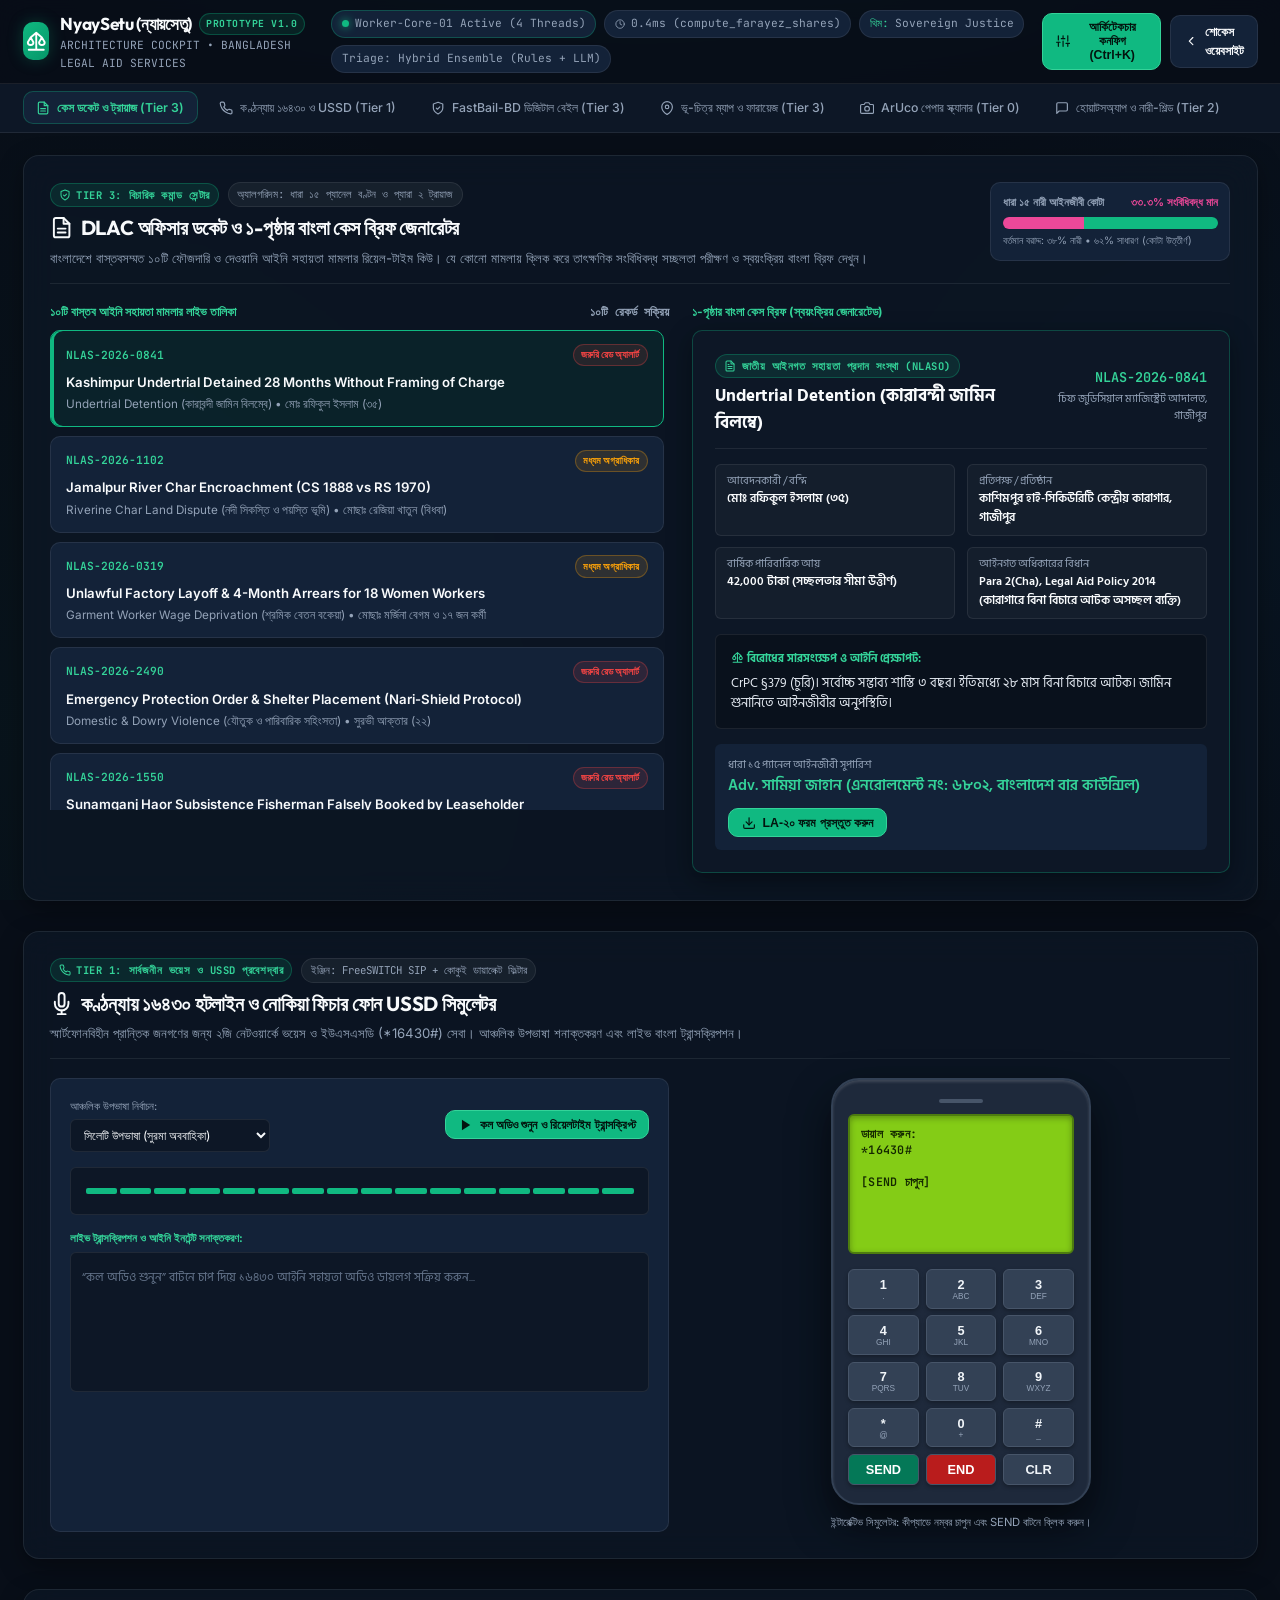
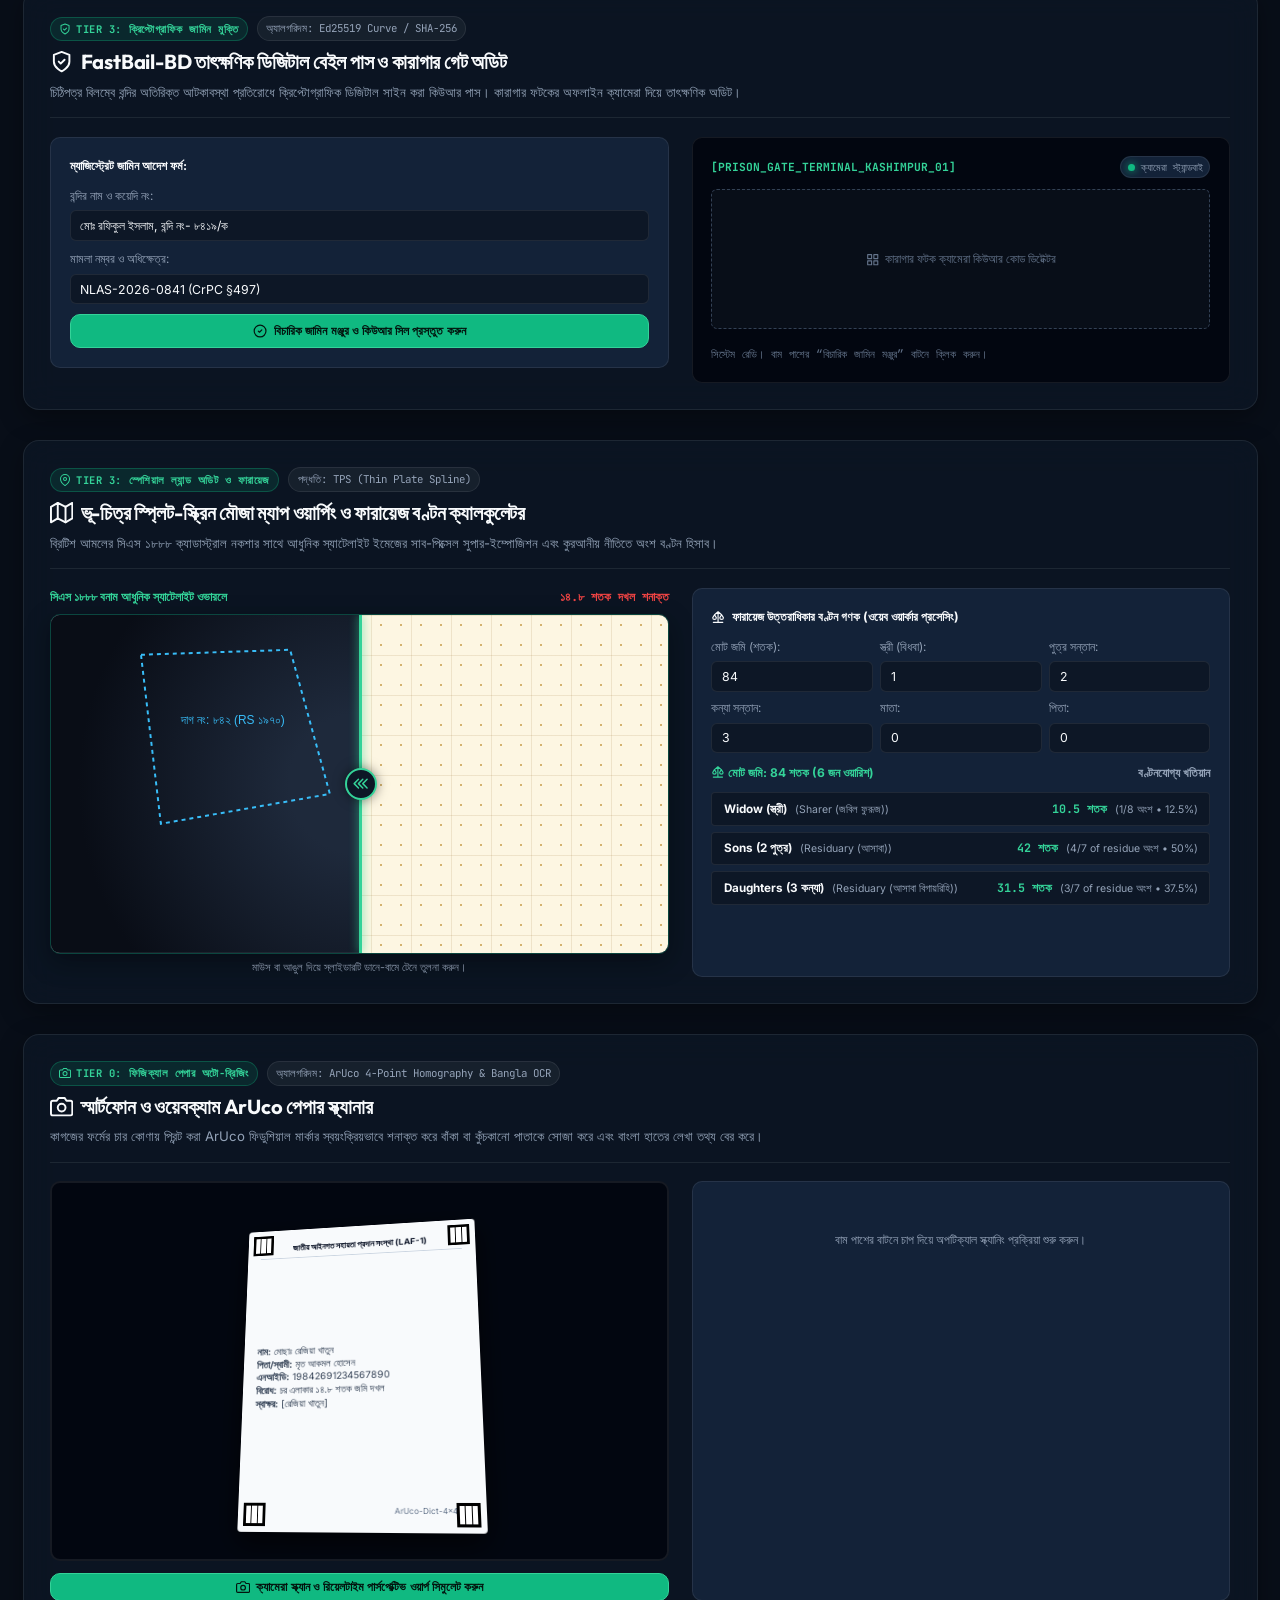
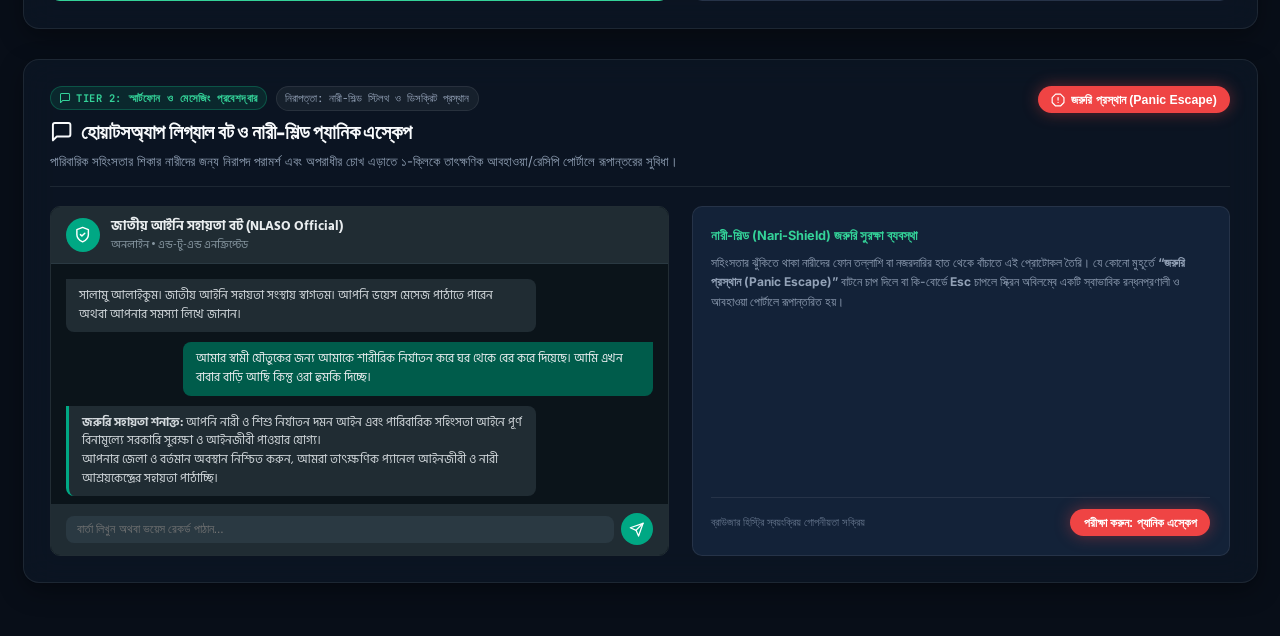
==== demo-prototype/index.html @ 09c50071 "feat(prototype): build NyaySetu interactive demo prototype with zero emojis, web worker, and archite" ====
<!DOCTYPE html>
<html lang="bn">
<head>
  <meta charset="UTF-8">
  <meta name="viewport" content="width=device-width, initial-scale=1.0">
  <title>NyaySetu (ন্যায়সেতু) - Interactive Demo Prototype & Architecture Control Center</title>
  <meta name="description" content="Official Interactive Demo Prototype of NyaySetu: Configurable legal aid intake, voice AI, USSD phone, FastBail cryptography, and Bhoo-Chitra map warping.">
  <link rel="stylesheet" href="styles.css">
</head>
<body class="theme-sovereign">

  <!-- Top Telemetry & Global Control Header -->
  <header class="telemetry-header">
    <div class="header-branding">
      <div class="brand-badge">
        <svg class="svg-icon svg-icon-lg svg-icon-stroke" viewBox="0 0 24 24">
          <path d="M12 3v18M6 8l6-5 6 5M3 13l3-5 3 5a3 3 0 0 1-6 0zM15 13l3-5 3 5a3 3 0 0 1-6 0zM4 21h16"/>
        </svg>
      </div>
      <div class="brand-title">
        <span class="brand-name">
          NyaySetu (ন্যায়সেতু)
          <span class="tier-badge" style="font-size:0.65rem; padding:0.15rem 0.45rem;">PROTOTYPE v1.0</span>
        </span>
        <span class="brand-tagline">ARCHITECTURE COCKPIT • BANGLADESH LEGAL AID SERVICES</span>
      </div>
    </div>

    <!-- Live Telemetry Stats -->
    <div class="telemetry-pills">
      <div class="telemetry-pill" id="worker-telemetry-pill">
        <span class="indicator-dot"></span> Worker-Core-01 Active
      </div>
      <div class="telemetry-pill">
        <svg class="svg-icon svg-icon-stroke" viewBox="0 0 24 24" style="width:0.9em;height:0.9em;"><circle cx="12" cy="12" r="10"/><path d="M12 6v6l4 2"/></svg>
        <span id="last-compute-ms">0.42ms (Worker Idle)</span>
      </div>
      <div class="telemetry-pill">
        <span style="color:var(--accent-light);">থিম:</span>
        <span id="telemetry-theme-label">Sovereign Justice</span>
      </div>
      <div class="telemetry-pill" id="active-triage-method-badge">
        Triage: Hybrid Ensemble
      </div>
    </div>

    <!-- Header Actions -->
    <div class="telemetry-actions">
      <button class="btn-telemetry btn-telemetry-primary" onclick="toggleAdminDrawer(true)" title="Configure Engine Architecture (Ctrl + K)">
        <svg class="svg-icon svg-icon-stroke" viewBox="0 0 24 24"><line x1="4" y1="21" x2="4" y2="14"/><line x1="4" y1="10" x2="4" y2="3"/><line x1="12" y1="21" x2="12" y2="12"/><line x1="12" y1="8" x2="12" y2="3"/><line x1="20" y1="21" x2="20" y2="16"/><line x1="20" y1="12" x2="20" y2="3"/><line x1="1" y1="14" x2="7" y2="14"/><line x1="9" y1="8" x2="15" y2="8"/><line x1="17" y1="16" x2="23" y2="16"/></svg>
        আর্কিটেকচার কনফিগ (Ctrl+K)
      </button>
      <a href="../index.html" class="btn-telemetry" title="Return to Master Showcase Site">
        <svg class="svg-icon svg-icon-stroke" viewBox="0 0 24 24"><path d="m15 18-6-6 6-6"/></svg>
        শোকেস ওয়েবসাইট
      </a>
    </div>
  </header>

  <!-- Module Quick-Nav Anchor Bar -->
  <nav class="module-nav-bar">
    <a href="#mod-triage" class="nav-tab-btn active">
      <svg class="svg-icon svg-icon-stroke" viewBox="0 0 24 24"><path d="M14 2H6a2 2 0 0 0-2 2v16a2 2 0 0 0 2 2h12a2 2 0 0 0 2-2V8z"/><polyline points="14 2 14 8 20 8"/><line x1="16" y1="13" x2="8" y2="13"/><line x1="16" y1="17" x2="8" y2="17"/></svg>
      কেস ডকেট ও ট্রায়াজ (Tier 3)
    </a>
    <a href="#mod-voice-ussd" class="nav-tab-btn">
      <svg class="svg-icon svg-icon-stroke" viewBox="0 0 24 24"><path d="M22 16.92v3a2 2 0 0 1-2.18 2 19.79 19.79 0 0 1-8.63-3.07 19.5 19.5 0 0 1-6-6 19.79 19.79 0 0 1-3.07-8.67A2 2 0 0 1 4.11 2h3a2 2 0 0 1 2 1.72 12.84 12.84 0 0 0 .7 2.81 2 2 0 0 1-.45 2.11L8.09 9.91a16 16 0 0 0 6 6l1.27-1.27a2 2 0 0 1 2.11-.45 12.84 12.84 0 0 0 2.81.7A2 2 0 0 1 22 16.92z"/></svg>
      কণ্ঠন্যায় ১৬৪৩০ ও USSD (Tier 1)
    </a>
    <a href="#mod-fastbail" class="nav-tab-btn">
      <svg class="svg-icon svg-icon-stroke" viewBox="0 0 24 24"><path d="M12 22s8-4 8-10V5l-8-3-8 3v7c0 6 8 10 8 10z"/><path d="m9 12 2 2 4-4"/></svg>
      FastBail-BD ডিজিটাল বেইল (Tier 3)
    </a>
    <a href="#mod-bhoochitra" class="nav-tab-btn">
      <svg class="svg-icon svg-icon-stroke" viewBox="0 0 24 24"><path d="M21 10c0 7-9 13-9 13s-9-6-9-13a9 9 0 0 1 18 0z"/><circle cx="12" cy="10" r="3"/></svg>
      ভূ-চিত্র ম্যাপ ও ফারায়েজ (Tier 3)
    </a>
    <a href="#mod-aruco" class="nav-tab-btn">
      <svg class="svg-icon svg-icon-stroke" viewBox="0 0 24 24"><path d="M23 19a2 2 0 0 1-2 2H3a2 2 0 0 1-2-2V8a2 2 0 0 1 2-2h4l2-3h6l2 3h4a2 2 0 0 1 2 2z"/><circle cx="12" cy="13" r="4"/></svg>
      ArUco পেপার স্ক্যানার (Tier 0)
    </a>
    <a href="#mod-whatsapp" class="nav-tab-btn">
      <svg class="svg-icon svg-icon-stroke" viewBox="0 0 24 24"><path d="M21 15a2 2 0 0 1-2 2H7l-4 4V5a2 2 0 0 1 2-2h14a2 2 0 0 1 2 2z"/></svg>
      হোয়াটসঅ্যাপ ও নারী-শিল্ড (Tier 2)
    </a>
  </nav>

  <!-- Architecture Admin Hub Drawer (Overlay Modal) -->
  <div class="admin-drawer-overlay" id="admin-drawer-overlay" onclick="if(event.target===this)toggleAdminDrawer(false)">
    <div class="admin-drawer-card">
      <div class="drawer-header">
        <div class="drawer-title">
          <svg class="svg-icon svg-icon-lg svg-icon-stroke" viewBox="0 0 24 24"><line x1="4" y1="21" x2="4" y2="14"/><line x1="4" y1="10" x2="4" y2="3"/><line x1="12" y1="21" x2="12" y2="12"/><line x1="12" y1="8" x2="12" y2="3"/><line x1="20" y1="21" x2="20" y2="16"/><line x1="20" y1="12" x2="20" y2="3"/><line x1="1" y1="14" x2="7" y2="14"/><line x1="9" y1="8" x2="15" y2="8"/><line x1="17" y1="16" x2="23" y2="16"/></svg>
          আর্কিটেকচার ও ইঞ্জিন কনফিগুরেশন ডেসবোর্ড
        </div>
        <button class="drawer-close" onclick="toggleAdminDrawer(false)" title="Close (Esc)">
          <svg class="svg-icon svg-icon-stroke" viewBox="0 0 24 24"><line x1="18" y1="6" x2="6" y2="18"/><line x1="6" y1="6" x2="18" y2="18"/></svg>
        </button>
      </div>

      <div class="drawer-grid">
        <!-- AI Triage Method -->
        <div class="config-section">
          <div class="config-title">
            <svg class="svg-icon svg-icon-stroke" viewBox="0 0 24 24"><circle cx="12" cy="12" r="3"/><path d="M19.4 15a1.65 1.65 0 0 0 .33 1.82l.06.06a2 2 0 0 1 0 2.83 2 2 0 0 1-2.83 0l-.06-.06a1.65 1.65 0 0 0-1.82-.33 1.65 1.65 0 0 0-1 1.51V21a2 2 0 0 1-2 2 2 2 0 0 1-2-2v-.09A1.65 1.65 0 0 0 9 19.4a1.65 1.65 0 0 0-1.82.33l-.06.06a2 2 0 0 1-2.83 0 2 2 0 0 1 0-2.83l.06-.06a1.65 1.65 0 0 0 .33-1.82 1.65 1.65 0 0 0-1.51-1H3a2 2 0 0 1-2-2 2 2 0 0 1 2-2h.09A1.65 1.65 0 0 0 4.6 9a1.65 1.65 0 0 0-.33-1.82l-.06-.06a2 2 0 0 1 0-2.83 2 2 0 0 1 2.83 0l.06.06a1.65 1.65 0 0 0 1.82.33H9a1.65 1.65 0 0 0 1-1.51V3a2 2 0 0 1 2-2 2 2 0 0 1 2 2v.09a1.65 1.65 0 0 0 1 1.51 1.65 1.65 0 0 0 1.82-.33l.06-.06a2 2 0 0 1 2.83 0 2 2 0 0 1 0 2.83l-.06.06a1.65 1.65 0 0 0-.33 1.82V9a1.65 1.65 0 0 0 1.51 1H21a2 2 0 0 1 2 2 2 2 0 0 1-2 2h-.09a1.65 1.65 0 0 0-1.51 1z"/></svg>
            আইনি ট্রায়াজ ইঞ্জিন
          </div>
          <div class="config-option">
            <label class="config-label" for="config-triage-method">শ্রেণিবিভাগ পদ্ধতি নির্বাচন:</label>
            <select id="config-triage-method" class="config-select">
              <option value="hybrid" selected>পদ্ধতি ক: হাইব্রিড এনসেম্বল (রুলস + LLM এক্সট্র্যাকশন)</option>
              <option value="statutory">পদ্ধতি খ: বিশুদ্ধ সংবিধিবদ্ধ (২০১৪ নীতিমালা প্যারা ২)</option>
              <option value="llm">পদ্ধতি গ: জেনারেটিভ লিগ্যাল LLM (Llama 3.3 70B)</option>
            </select>
          </div>
        </div>

        <!-- FastBail Cryptography -->
        <div class="config-section">
          <div class="config-title">
            <svg class="svg-icon svg-icon-stroke" viewBox="0 0 24 24"><rect x="3" y="11" width="18" height="11" rx="2" ry="2"/><path d="M7 11V7a5 5 0 0 1 10 0v4"/></svg>
            FastBail ক্রিপ্টোগ্রাফি
          </div>
          <div class="config-option">
            <label class="config-label" for="config-crypto-method">ডিজিটাল সিগনেচার অ্যালগরিদম:</label>
            <select id="config-crypto-method" class="config-select">
              <option value="ed25519" selected>পদ্ধতি ১: Ed25519 Curve (দ্রুততম, ৩৮৪-বাইট QR টোকেন)</option>
              <option value="rsa4096">পদ্ধতি ২: X.509 RSA-4096 / SHA-256 (হাইকোর্ট ট্র্যাডিশনাল)</option>
              <option value="p256">পদ্ধতি ৩: NIST P-256 ECDSA (জাতীয় ই-গভর্নেন্স স্ট্যান্ডার্ড)</option>
            </select>
          </div>
        </div>

        <!-- Bhoo-Chitra Map Warping -->
        <div class="config-section">
          <div class="config-title">
            <svg class="svg-icon svg-icon-stroke" viewBox="0 0 24 24"><polygon points="1 6 1 22 8 18 16 22 23 18 23 2 16 6 8 2 1 6"/><line x1="8" y1="2" x2="8" y2="18"/><line x1="16" y1="6" x2="16" y2="22"/></svg>
            ভূ-চিত্র ম্যাপ ওয়ার্পিং
          </div>
          <div class="config-option">
            <label class="config-label" for="config-map-method">স্পেশিয়াল ডিফরমেশন পদ্ধতি:</label>
            <select id="config-map-method" class="config-select">
              <option value="tps" selected>পদ্ধতি ১: Thin Plate Spline (TPS - কুঁচকানো কাগজের জন্য)</option>
              <option value="homography">পদ্ধতি ২: Projective Homography (৪-বিন্দু সমতলীয় রূপান্তর)</option>
              <option value="delaunay">পদ্ধতি ৩: Delaunay Triangulation (টুকরা অ্যাফাইন মেশ)</option>
            </select>
          </div>
        </div>

        <!-- Curated UI Theme -->
        <div class="config-section">
          <div class="config-title">
            <svg class="svg-icon svg-icon-stroke" viewBox="0 0 24 24"><circle cx="12" cy="12" r="5"/><path d="M12 1v2M12 21v2M4.22 4.22l1.42 1.42M18.36 18.36l1.42 1.42M1 12h2M21 12h2M4.22 19.78l1.42-1.42M18.36 5.64l1.42-1.42"/></svg>
            ইউজার ইন্টারফেস থিম
          </div>
          <div class="config-option">
            <label class="config-label" for="config-theme-select">প্যালেট নির্বাচন:</label>
            <select id="config-theme-select" class="config-select">
              <option value="theme-sovereign" selected>১. Sovereign Justice (পান্না সবুজ ও ডিপ নেভি - ডিফল্ট)</option>
              <option value="theme-slate">২. High Court Slate (আইস ব্লু ও টাইটানিয়াম স্লেট)</option>
              <option value="theme-midnight">৩. Midnight Judicial (লুমিনাস মিন্ট ও ডার্ক ওবিসিডিয়ান)</option>
              <option value="theme-amber">৪. Legal Aid Amber (আইভরি গোল্ড ও গাঢ় ব্রোঞ্জ)</option>
            </select>
          </div>
        </div>
      </div>
      <div style="margin-top:1.5rem; text-align:right;">
        <button class="btn-telemetry btn-telemetry-primary" onclick="toggleAdminDrawer(false)">
          পরিবর্তনগুলো সংরক্ষণ ও প্রয়োগ করুন
        </button>
      </div>
    </div>
  </div>

  <!-- Main Cockpit Container -->
  <main class="prototype-container">

    <!-- MODULE 1: TIER 3 - DLAC COMMAND CENTER & NYAY-TRIAGE DOCKET -->
    <section class="module-section" id="mod-triage">
      <div class="module-header">
        <div>
          <div class="module-meta">
            <span class="tier-badge">
              <svg class="svg-icon svg-icon-stroke" viewBox="0 0 24 24"><path d="M12 22s8-4 8-10V5l-8-3-8 3v7c0 6 8 10 8 10z"/><path d="m9 12 2 2 4-4"/></svg>
              TIER 3: বিচারিক কমান্ড সেন্টার
            </span>
            <span class="module-method-badge">অ্যালগরিদম: ধারা ১৫ প্যানেল বণ্টন ও প্যারা ২ ট্রায়াজ</span>
          </div>
          <h2 class="module-title">
            <svg class="svg-icon svg-icon-stroke" viewBox="0 0 24 24"><path d="M14 2H6a2 2 0 0 0-2 2v16a2 2 0 0 0 2 2h12a2 2 0 0 0 2-2V8z"/><polyline points="14 2 14 8 20 8"/><line x1="16" y1="13" x2="8" y2="13"/><line x1="16" y1="17" x2="8" y2="17"/></svg>
            DLAC অফিসার ডকেট ও ১-পৃষ্ঠার বাংলা কেস ব্রিফ জেনারেটর
          </h2>
          <p class="module-description">
            বাংলাদেশে বাস্তবসম্মত ১০টি ফৌজদারি ও দেওয়ানি আইনি সহায়তা মামলার রিয়েল-টাইম কিউ। যে কোনো মামলায় ক্লিক করে তাৎক্ষণিক সংবিধিবদ্ধ সচ্ছলতা পরীক্ষণ ও স্বয়ংক্রিয় বাংলা ব্রিফ দেখুন।
          </p>
        </div>
        <div style="min-width:240px; background:var(--bg-tertiary); padding:0.75rem; border-radius:var(--radius-md); border:1px solid var(--border-subtle);">
          <div style="display:flex; justify-content:space-between; font-size:0.72rem; color:var(--text-muted); font-weight:600;">
            <span>ধারা ১৫ নারী আইনজীবী কোটা</span>
            <span style="color:#ec4899; font-weight:700;">৩৩.৩% সংবিধিবদ্ধ মান</span>
          </div>
          <div class="quota-bar-wrapper">
            <div class="quota-fill-female" style="width: 38%;" title="নারী আইনজীবী বরাদ্দ: ৩৮%"></div>
            <div class="quota-fill-general" style="width: 62%;" title="সাধারণ প্যানেল আইনজীবী: ৬২%"></div>
          </div>
          <div style="font-size:0.68rem; color:var(--text-muted); margin-top:4px;">
            বর্তমান বরাদ্দ: ৩৮% নারী • ৬২% সাধারণ (কোটা উত্তীর্ণ)
          </div>
        </div>
      </div>

      <div class="cockpit-grid">
        <!-- Left: Case Queue List -->
        <div>
          <div style="font-size:0.8rem; font-weight:700; color:var(--accent-light); margin-bottom:0.6rem; display:flex; justify-content:space-between;">
            <span>১০টি বাস্তব আইনি সহায়তা মামলার লাইভ তালিকা</span>
            <span style="color:var(--text-muted); font-family:var(--font-mono);">১০টি রেকর্ড সক্রিয়</span>
          </div>
          <div class="case-queue-list" id="case-queue-container">
            <!-- Dynamically populated from BANGLADESH_CASES -->
          </div>
        </div>

        <!-- Right: 1-Page Bengali Brief Sheet -->
        <div>
          <div style="font-size:0.8rem; font-weight:700; color:var(--accent-light); margin-bottom:0.6rem;">
            ১-পৃষ্ঠার বাংলা কেস ব্রিফ (স্বয়ংক্রিয় জেনারেটেড)
          </div>
          <div class="bengali-brief-sheet" id="bengali-brief-container">
            <!-- Dynamically updated by selectCase() -->
          </div>
        </div>
      </div>
    </section>

    <!-- MODULE 2: TIER 1 - KANLHONYAY 16430 & RETRO USSD PHONE -->
    <section class="module-section" id="mod-voice-ussd">
      <div class="module-header">
        <div>
          <div class="module-meta">
            <span class="tier-badge">
              <svg class="svg-icon svg-icon-stroke" viewBox="0 0 24 24"><path d="M22 16.92v3a2 2 0 0 1-2.18 2 19.79 19.79 0 0 1-8.63-3.07 19.5 19.5 0 0 1-6-6 19.79 19.79 0 0 1-3.07-8.67A2 2 0 0 1 4.11 2h3a2 2 0 0 1 2 1.72 12.84 12.84 0 0 0 .7 2.81 2 2 0 0 1-.45 2.11L8.09 9.91a16 16 0 0 0 6 6l1.27-1.27a2 2 0 0 1 2.11-.45 12.84 12.84 0 0 0 2.81.7A2 2 0 0 1 22 16.92z"/></svg>
              TIER 1: সার্বজনীন ভয়েস ও USSD প্রবেশদ্বার
            </span>
            <span class="module-method-badge">ইঞ্জিন: FreeSWITCH SIP + কোকুই ডায়ালেক্ট ফিল্টার</span>
          </div>
          <h2 class="module-title">
            <svg class="svg-icon svg-icon-stroke" viewBox="0 0 24 24"><path d="M12 1a3 3 0 0 0-3 3v8a3 3 0 0 0 6 0V4a3 3 0 0 0-3-3z"/><path d="M19 10v2a7 7 0 0 1-14 0v-2"/><line x1="12" y1="19" x2="12" y2="23"/><line x1="8" y1="23" x2="16" y2="23"/></svg>
            কণ্ঠন্যায় ১৬৪৩০ হটলাইন ও নোকিয়া ফিচার ফোন USSD সিমুলেটর
          </h2>
          <p class="module-description">
            স্মার্টফোনবিহীন প্রান্তিক জনগণের জন্য ২জি নেটওয়ার্কে ভয়েস ও ইউএসএসডি (*16430#) সেবা। আঞ্চলিক উপভাষা শনাক্তকরণ এবং লাইভ বাংলা ট্রান্সক্রিপশন।
          </p>
        </div>
      </div>

      <div class="cockpit-grid">
        <!-- Voice AI Stream -->
        <div class="audio-stream-card">
          <div class="audio-controls">
            <div>
              <label style="font-size:0.75rem; color:var(--text-muted); display:block; margin-bottom:0.25rem;">আঞ্চলিক উপভাষা নির্বাচন:</label>
              <select id="voice-dialect-select" class="config-select" style="width:200px;">
                <option value="sylheti" selected>সিলেটি উপভাষা (সুরমা অববাহিকা)</option>
                <option value="chatgaya">চাটগাঁইয়া উপভাষা (উপকূলীয় অঞ্চল)</option>
                <option value="standard">প্রমিত বাংলা (ঢাকা/রাজশাহী)</option>
              </select>
            </div>
            <button class="btn-telemetry btn-telemetry-primary" id="voice-play-btn" onclick="toggleHotlineAudio()">
              <svg class="svg-icon" viewBox="0 0 24 24"><polygon points="5 3 19 12 5 21 5 3"/></svg>
              কল অডিও শুনুন ও রিয়েলটাইম ট্রান্সক্রিপ্ট
            </button>
          </div>

          <!-- Waveform Equalizer -->
          <div class="audio-bars-container" id="audio-visualizer-bars">
            <div class="audio-bar"></div>
            <div class="audio-bar"></div>
            <div class="audio-bar"></div>
            <div class="audio-bar"></div>
            <div class="audio-bar"></div>
            <div class="audio-bar"></div>
            <div class="audio-bar"></div>
            <div class="audio-bar"></div>
            <div class="audio-bar"></div>
            <div class="audio-bar"></div>
            <div class="audio-bar"></div>
            <div class="audio-bar"></div>
            <div class="audio-bar"></div>
            <div class="audio-bar"></div>
            <div class="audio-bar"></div>
            <div class="audio-bar"></div>
          </div>

          <!-- Live Transcript Stream -->
          <div style="margin-top:1rem;">
            <div style="font-size:0.75rem; font-weight:700; color:var(--accent-light); margin-bottom:0.35rem;">
              লাইভ ট্রান্সক্রিপশন ও আইনি ইনটেন্ট সনাক্তকরণ:
            </div>
            <div id="voice-transcript-stream" style="height:140px; background:var(--bg-secondary); border:1px solid var(--border-subtle); border-radius:var(--radius-sm); padding:0.75rem; overflow-y:auto; font-family:var(--font-bangla);">
              <span style="color:var(--text-dim); font-size:0.8rem;">“কল অডিও শুনুন” বাটনে চাপ দিয়ে ১৬৪৩০ আইনি সহায়তা অডিও ডায়লগ সক্রিয় করুন...</span>
            </div>
          </div>
        </div>

        <!-- Retro USSD Phone Simulator -->
        <div>
          <div class="ussd-phone-frame">
            <div class="phone-speaker"></div>
            <div class="phone-lcd" id="ussd-lcd-screen">
              ডায়াল করুন:<br/>
              *16430#<br/><br/>
              [SEND চাপুন]
            </div>
            <div class="phone-keypad">
              <button class="key-btn" onclick="pressUssdKey('1')">1 <span class="key-sub">.</span></button>
              <button class="key-btn" onclick="pressUssdKey('2')">2 <span class="key-sub">ABC</span></button>
              <button class="key-btn" onclick="pressUssdKey('3')">3 <span class="key-sub">DEF</span></button>
              <button class="key-btn" onclick="pressUssdKey('4')">4 <span class="key-sub">GHI</span></button>
              <button class="key-btn" onclick="pressUssdKey('5')">5 <span class="key-sub">JKL</span></button>
              <button class="key-btn" onclick="pressUssdKey('6')">6 <span class="key-sub">MNO</span></button>
              <button class="key-btn" onclick="pressUssdKey('7')">7 <span class="key-sub">PQRS</span></button>
              <button class="key-btn" onclick="pressUssdKey('8')">8 <span class="key-sub">TUV</span></button>
              <button class="key-btn" onclick="pressUssdKey('9')">9 <span class="key-sub">WXYZ</span></button>
              <button class="key-btn" onclick="pressUssdKey('*')">* <span class="key-sub">@</span></button>
              <button class="key-btn" onclick="pressUssdKey('0')">0 <span class="key-sub">+</span></button>
              <button class="key-btn" onclick="pressUssdKey('#')"># <span class="key-sub">_</span></button>
              <button class="key-btn" style="background:#047857; color:#fff;" onclick="pressUssdKey('CALL')">SEND</button>
              <button class="key-btn" style="background:#b91c1c; color:#fff;" onclick="pressUssdKey('CLEAR')">END</button>
              <button class="key-btn" onclick="pressUssdKey('CLEAR')">CLR</button>
            </div>
          </div>
          <div style="text-align:center; font-size:0.75rem; color:var(--text-muted); margin-top:0.6rem;">
            ইন্টারেক্টিভ সিমুলেটর: কীপ্যাডে নম্বর চাপুন এবং SEND বাটনে ক্লিক করুন।
          </div>
        </div>
      </div>
    </section>

    <!-- MODULE 3: TIER 3 - FASTBAIL-BD CRYPTOGRAPHIC RELEASE & PRISON GATE SCANNER -->
    <section class="module-section" id="mod-fastbail">
      <div class="module-header">
        <div>
          <div class="module-meta">
            <span class="tier-badge">
              <svg class="svg-icon svg-icon-stroke" viewBox="0 0 24 24"><path d="M12 22s8-4 8-10V5l-8-3-8 3v7c0 6 8 10 8 10z"/><path d="m9 12 2 2 4-4"/></svg>
              TIER 3: ক্রিপ্টোগ্রাফিক জামিন মুক্তি
            </span>
            <span class="module-method-badge" id="active-crypto-badge">অ্যালগরিদম: Ed25519 Curve / SHA-256</span>
          </div>
          <h2 class="module-title">
            <svg class="svg-icon svg-icon-stroke" viewBox="0 0 24 24"><path d="M12 22s8-4 8-10V5l-8-3-8 3v7c0 6 8 10 8 10z"/><path d="m9 12 2 2 4-4"/></svg>
            FastBail-BD তাৎক্ষণিক ডিজিটাল বেইল পাস ও কারাগার গেট অডিট
          </h2>
          <p class="module-description">
            চিঠিপত্র বিলম্বে বন্দির অতিরিক্ত আটকাবস্থা প্রতিরোধে ক্রিপ্টোগ্রাফিক ডিজিটাল সাইন করা কিউআর পাস। কারাগার ফটকের অফলাইন ক্যামেরা দিয়ে তাৎক্ষণিক অডিট।
          </p>
        </div>
      </div>

      <div class="cockpit-grid">
        <!-- Input & Grant Controls -->
        <div>
          <div style="background:var(--bg-tertiary); padding:1.25rem; border-radius:var(--radius-md); border:1px solid var(--border-subtle); margin-bottom:1rem;">
            <div style="font-size:0.82rem; font-weight:700; color:var(--text-main); margin-bottom:0.75rem;">
              ম্যাজিস্ট্রেট জামিন আদেশ ফর্ম:
            </div>
            <div style="margin-bottom:0.65rem;">
              <label class="config-label">বন্দির নাম ও কয়েদি নং:</label>
              <input type="text" id="fastbail-inmate-id" class="config-select" value="মোঃ রফিকুল ইসলাম, বন্দি নং- ৮৪১৯/ক">
            </div>
            <div style="margin-bottom:0.65rem;">
              <label class="config-label">মামলা নম্বর ও অধিক্ষেত্র:</label>
              <input type="text" id="fastbail-case-no" class="config-select" value="NLAS-2026-0841 (CJM Gazipur, CrPC §497)">
            </div>
            <button class="btn-telemetry btn-telemetry-primary" style="width:100%; justify-content:center; padding:0.6rem;" onclick="issueFastBailOrder()">
              <svg class="svg-icon svg-icon-stroke" viewBox="0 0 24 24"><path d="m9 12 2 2 4-4"/><circle cx="12" cy="12" r="10"/></svg>
              বিচারিক জামিন মঞ্জুর ও কিউআর সিল প্রস্তুত করুন
            </button>
          </div>

          <div id="fastbail-seal-output">
            <!-- Populated on bail grant -->
          </div>
        </div>

        <!-- Simulated Prison Gate Verification Scanner -->
        <div>
          <div style="background:#020610; border:1px solid var(--border-subtle); border-radius:var(--radius-md); padding:1.25rem; height:100%; display:flex; flex-direction:column; justify-content:space-between;">
            <div>
              <div style="display:flex; justify-content:space-between; align-items:center; margin-bottom:0.75rem;">
                <span style="font-family:var(--font-mono); font-size:0.75rem; color:var(--accent-light); font-weight:700;">
                  [PRISON_GATE_TERMINAL_KASHIMPUR_01]
                </span>
                <span class="telemetry-pill" style="font-size:0.65rem; padding:0.15rem 0.45rem;">
                  <span class="indicator-dot"></span> ক্যামেরা স্ট্যান্ডবাই
                </span>
              </div>
              <div style="background:#080e18; border:1px dashed #334155; height:140px; border-radius:6px; display:flex; align-items:center; justify-content:center; color:var(--text-dim); font-size:0.78rem;">
                <svg class="svg-icon svg-icon-stroke" viewBox="0 0 24 24" style="margin-right:6px;"><rect x="3" y="3" width="7" height="7"/><rect x="14" y="3" width="7" height="7"/><rect x="14" y="14" width="7" height="7"/><rect x="3" y="14" width="7" height="7"/></svg>
                কারাগার ফটক ক্যামেরা কিউআর কোড ডিটেক্টর
              </div>
            </div>

            <div style="margin-top:1rem;" id="fastbail-gate-log">
              <div style="color:var(--text-dim); font-size:0.75rem; font-family:var(--font-mono);">
                সিস্টেম রেডি। বাম পাশের “বিচারিক জামিন মঞ্জুর” বাটনে ক্লিক করুন।
              </div>
            </div>
          </div>
        </div>
      </div>
    </section>

    <!-- MODULE 4: TIER 3 - BHOO-CHITRA CADASTRAL WARPING & FARAYEZ CALCULATOR -->
    <section class="module-section" id="mod-bhoochitra">
      <div class="module-header">
        <div>
          <div class="module-meta">
            <span class="tier-badge">
              <svg class="svg-icon svg-icon-stroke" viewBox="0 0 24 24"><path d="M21 10c0 7-9 13-9 13s-9-6-9-13a9 9 0 0 1 18 0z"/><circle cx="12" cy="10" r="3"/></svg>
              TIER 3: স্পেশিয়াল ল্যান্ড অডিট ও ফারায়েজ
            </span>
            <span class="module-method-badge" id="active-map-method-label">পদ্ধতি: TPS (Thin Plate Spline)</span>
          </div>
          <h2 class="module-title">
            <svg class="svg-icon svg-icon-stroke" viewBox="0 0 24 24"><polygon points="1 6 1 22 8 18 16 22 23 18 23 2 16 6 8 2 1 6"/><line x1="8" y1="2" x2="8" y2="18"/><line x1="16" y1="6" x2="16" y2="22"/></svg>
            ভূ-চিত্র স্প্লিট-স্ক্রিন মৌজা ম্যাপ ওয়ার্পিং ও ফারায়েজ বণ্টন ক্যালকুলেটর
          </h2>
          <p class="module-description">
            ব্রিটিশ আমলের সিএস ১৮৮৮ ক্যাডাস্ট্রাল নকশার সাথে আধুনিক স্যাটেলাইট ইমেজের সাব-পিক্সেল সুপার-ইম্পোজিশন এবং কুরআনীয় নীতিতে অংশ বণ্টন হিসাব।
          </p>
        </div>
      </div>

      <div class="cockpit-grid">
        <!-- Split-Screen Cadastral Map Viewer -->
        <div>
          <div style="font-size:0.8rem; font-weight:700; color:var(--accent-light); margin-bottom:0.5rem; display:flex; justify-content:space-between;">
            <span>সিএস ১৮৮৮ বনাম আধুনিক স্যাটেলাইট ওভারলে</span>
            <span style="color:#ef4444; font-family:var(--font-mono);">১৪.৮ শতক দখল শনাক্ত</span>
          </div>
          <div class="map-slider-viewport" id="bhoo-chitra-slider-container">
            <!-- Background: CS 1888 Colonial Survey Parchment Layer -->
            <div class="map-layer map-layer-cs">
              <svg viewBox="0 0 500 340" width="100%" height="100%" style="opacity:0.75;">
                <path d="M30 40 L180 35 L220 180 L50 210 Z" fill="none" stroke="#78350f" stroke-width="2"/>
                <text x="70" y="110" fill="#78350f" font-family="sans-serif" font-size="12" font-weight="bold">দাগ নং: ৮৪২ (সিএস ১৮৮৮)</text>
                <!-- Encroachment polygon boundary -->
                <polygon points="145,110 195,112 188,165 140,160" fill="rgba(239, 68, 68, 0.45)" stroke="#dc2626" stroke-width="2"/>
                <text x="148" y="140" fill="#b91c1c" font-size="10" font-weight="bold">দখলকৃত: ১৪.৮ শতক</text>
              </svg>
            </div>

            <!-- Foreground: Modern Ortho-Rectified Satellite Layer -->
            <div class="map-layer map-layer-sat" id="map-layer-sat">
              <svg viewBox="0 0 500 340" width="100%" height="100%">
                <path d="M30 40 L180 35 L220 180 L50 210 Z" fill="none" stroke="#38bdf8" stroke-width="2" stroke-dasharray="4"/>
                <text x="70" y="110" fill="#38bdf8" font-family="sans-serif" font-size="12">দাগ নং: ৮৪২ (RS ১৯৭০)</text>
              </svg>
            </div>

            <!-- Draggable Divider Bar -->
            <div class="map-divider-bar" id="map-divider-bar">
              <div class="map-handle-knob">
                <svg class="svg-icon svg-icon-stroke" viewBox="0 0 24 24"><polyline points="15 18 9 12 15 6"/><polyline points="9 18 3 12 9 6"/><polyline points="21 18 15 12 21 6"/></svg>
              </div>
            </div>
          </div>
          <div style="font-size:0.72rem; color:var(--text-muted); margin-top:0.4rem; text-align:center;">
            মাউস বা আঙুল দিয়ে স্লাইডারটি ডানে-বামে টেনে তুলনা করুন।
          </div>
        </div>

        <!-- Farayez Inheritance Calculator Engine -->
        <div style="background:var(--bg-tertiary); border:1px solid var(--border-subtle); border-radius:var(--radius-md); padding:1.25rem;">
          <div style="font-size:0.82rem; font-weight:700; color:var(--text-main); margin-bottom:0.75rem; display:flex; align-items:center; gap:0.4rem;">
            <svg class="svg-icon svg-icon-stroke" viewBox="0 0 24 24"><path d="M12 3v18M6 8l6-5 6 5M3 13l3-5 3 5a3 3 0 0 1-6 0zM15 13l3-5 3 5a3 3 0 0 1-6 0zM4 21h16"/></svg>
            ফারায়েজ উত্তরাধিকার বণ্টন গণক (ওয়েব ওয়ার্কার প্রসেসিং)
          </div>
          <div style="display:grid; grid-template-columns:repeat(3, 1fr); gap:0.5rem; margin-bottom:0.75rem;">
            <div>
              <label class="config-label">মোট জমি (শতক):</label>
              <input type="number" id="farayez-land-amount" class="config-select" value="84" oninput="triggerFarayezCalculation()">
            </div>
            <div>
              <label class="config-label">স্ত্রী (বিধবা):</label>
              <input type="number" id="farayez-widow-count" class="config-select" value="1" min="0" max="4" oninput="triggerFarayezCalculation()">
            </div>
            <div>
              <label class="config-label">পুত্র সন্তান:</label>
              <input type="number" id="farayez-son-count" class="config-select" value="2" min="0" oninput="triggerFarayezCalculation()">
            </div>
            <div>
              <label class="config-label">কন্যা সন্তান:</label>
              <input type="number" id="farayez-daughter-count" class="config-select" value="3" min="0" oninput="triggerFarayezCalculation()">
            </div>
            <div>
              <label class="config-label">মাতা:</label>
              <input type="number" id="farayez-mother-count" class="config-select" value="0" min="0" max="1" oninput="triggerFarayezCalculation()">
            </div>
            <div>
              <label class="config-label">পিতা:</label>
              <input type="number" id="farayez-father-count" class="config-select" value="0" min="0" max="1" oninput="triggerFarayezCalculation()">
            </div>
          </div>

          <!-- Calculated Shares Results -->
          <div id="farayez-results-container">
            <!-- Populated dynamically by triggerFarayezCalculation() -->
          </div>
        </div>
      </div>
    </section>

    <!-- MODULE 5: TIER 0 - ARUCO OPTICAL PAPER SCANNER -->
    <section class="module-section" id="mod-aruco">
      <div class="module-header">
        <div>
          <div class="module-meta">
            <span class="tier-badge">
              <svg class="svg-icon svg-icon-stroke" viewBox="0 0 24 24"><path d="M23 19a2 2 0 0 1-2 2H3a2 2 0 0 1-2-2V8a2 2 0 0 1 2-2h4l2-3h6l2 3h4a2 2 0 0 1 2 2z"/><circle cx="12" cy="13" r="4"/></svg>
              TIER 0: ফিজিক্যাল পেপার অটো-ব্রিজিং
            </span>
            <span class="module-method-badge">অ্যালগরিদম: ArUco 4-Point Homography & Bangla OCR</span>
          </div>
          <h2 class="module-title">
            <svg class="svg-icon svg-icon-stroke" viewBox="0 0 24 24"><path d="M23 19a2 2 0 0 1-2 2H3a2 2 0 0 1-2-2V8a2 2 0 0 1 2-2h4l2-3h6l2 3h4a2 2 0 0 1 2 2z"/><circle cx="12" cy="13" r="4"/></svg>
            স্মার্টফোন ও ওয়েবক্যাম ArUco পেপার স্ক্যানার
          </h2>
          <p class="module-description">
            কাগজের ফর্মের চার কোণায় প্রিন্ট করা ArUco ফিডুশিয়াল মার্কার স্বয়ংক্রিয়ভাবে শনাক্ত করে বাঁকা বা কুঁচকানো পাতাকে সোজা করে এবং বাংলা হাতের লেখা তথ্য বের করে।
          </p>
        </div>
      </div>

      <div class="cockpit-grid">
        <!-- Optical Viewport -->
        <div>
          <div class="scanner-viewport" id="aruco-viewport">
            <!-- Laser Scan Line -->
            <div class="laser-line"></div>

            <!-- Physical Paper Form Sheet with ArUco Markers -->
            <div class="scanner-sheet">
              <!-- 4 ArUco Fiducial Corners -->
              <div class="aruco-marker aruco-tl"><div></div><div></div><div></div></div>
              <div class="aruco-marker aruco-tr"><div></div><div></div><div></div></div>
              <div class="aruco-marker aruco-bl"><div></div><div></div><div></div></div>
              <div class="aruco-marker aruco-br"><div></div><div></div><div></div></div>

              <!-- Sheet Content Mockup -->
              <div style="border-bottom:1px solid #cbd5e1; padding-bottom:4px; margin-bottom:4px; font-weight:bold; font-size:0.65rem; text-align:center;">
                জাতীয় আইনগত সহায়তা প্রদান সংস্থা (LAF-1)
              </div>
              <div style="line-height:1.4; color:#334155;">
                <strong>নাম:</strong> মোছাঃ রেজিয়া খাতুন<br/>
                <strong>পিতা/স্বামী:</strong> মৃত আকমল হোসেন<br/>
                <strong>এনআইডি:</strong> 19842691234567890<br/>
                <strong>বিরোধ:</strong> চর এলাকার ১৪.৮ শতক জমি দখল<br/>
                <strong>স্বাক্ষর:</strong> [রেজিয়া খাতুন]
              </div>

              <!-- OCR Extracted Bounding Boxes -->
              <div class="ocr-bounding-box" style="top:32px; left:4px; width:150px; height:18px;"></div>
              <div class="ocr-bounding-box" style="top:52px; left:4px; width:170px; height:18px;"></div>
              <div class="ocr-bounding-box" style="top:72px; left:4px; width:160px; height:18px;"></div>

              <div style="text-align:right; font-size:0.55rem; color:#64748b;">
                ArUco-Dict-4x4-50
              </div>
            </div>
          </div>
          <div style="margin-top:0.75rem;">
            <button class="btn-telemetry btn-telemetry-primary" id="aruco-scan-btn" style="width:100%; justify-content:center;" onclick="triggerArucoScan()">
              <svg class="svg-icon svg-icon-stroke" viewBox="0 0 24 24"><path d="M23 19a2 2 0 0 1-2 2H3a2 2 0 0 1-2-2V8a2 2 0 0 1 2-2h4l2-3h6l2 3h4a2 2 0 0 1 2 2z"/><circle cx="12" cy="13" r="4"/></svg>
              ক্যামেরা স্ক্যান ও রিয়েলটাইম পার্সপেক্টিভ ওয়ার্প সিমুলেট করুন
            </button>
          </div>
        </div>

        <!-- Extracted JSON & Form Fields -->
        <div style="background:var(--bg-tertiary); border:1px solid var(--border-subtle); border-radius:var(--radius-md); padding:1.25rem;">
          <div id="aruco-extracted-fields">
            <div style="color:var(--text-muted); font-size:0.8rem; text-align:center; padding:2rem 0;">
              বাম পাশের বাটনে চাপ দিয়ে অপটিক্যাল স্ক্যানিং প্রক্রিয়া শুরু করুন।
            </div>
          </div>
        </div>
      </div>
    </section>

    <!-- MODULE 6: TIER 2 - WHATSAPP BOT & NARI-SHIELD PANIC ESCAPE -->
    <section class="module-section" id="mod-whatsapp">
      <div class="module-header">
        <div>
          <div class="module-meta">
            <span class="tier-badge">
              <svg class="svg-icon svg-icon-stroke" viewBox="0 0 24 24"><path d="M21 15a2 2 0 0 1-2 2H7l-4 4V5a2 2 0 0 1 2-2h14a2 2 0 0 1 2 2z"/></svg>
              TIER 2: স্মার্টফোন ও মেসেজিং প্রবেশদ্বার
            </span>
            <span class="module-method-badge">নিরাপত্তা: নারী-শিল্ড স্টিলথ ও ডিসক্রিট প্রস্থান</span>
          </div>
          <h2 class="module-title">
            <svg class="svg-icon svg-icon-stroke" viewBox="0 0 24 24"><path d="M21 15a2 2 0 0 1-2 2H7l-4 4V5a2 2 0 0 1 2-2h14a2 2 0 0 1 2 2z"/></svg>
            হোয়াটসঅ্যাপ লিগ্যাল বট ও নারী-শিল্ড প্যানিক এস্কেপ
          </h2>
          <p class="module-description">
            পারিবারিক সহিংসতার শিকার নারীদের জন্য নিরাপদ পরামর্শ এবং অপরাধীর চোখ এড়াতে ১-ক্লিকে তাৎক্ষণিক আবহাওয়া/রেসিপি পোর্টালে রূপান্তরের সুবিধা।
          </p>
        </div>
        <div>
          <button class="discreet-panic-btn" onclick="triggerPanicEscape()">
            <svg class="svg-icon svg-icon-stroke" viewBox="0 0 24 24"><polygon points="7.86 2 16.14 2 22 7.86 22 16.14 16.14 22 7.86 22 2 16.14 2 7.86 7.86 2"/><line x1="12" y1="8" x2="12" y2="12"/><line x1="12" y1="16" x2="12.01" y2="16"/></svg>
            জরুরি প্রস্থান (Panic Escape)
          </button>
        </div>
      </div>

      <div class="cockpit-grid">
        <!-- WhatsApp Chat Mockup -->
        <div style="background:#0b141a; border-radius:var(--radius-md); border:1px solid #222d34; overflow:hidden; font-family:var(--font-bangla);">
          <!-- WhatsApp Top Bar -->
          <div style="background:#202c33; padding:0.65rem 1rem; display:flex; align-items:center; gap:0.75rem; border-bottom:1px solid #2a3942;">
            <div style="width:34px; height:34px; border-radius:50%; background:#00a884; display:flex; align-items:center; justify-content:center; color:#fff;">
              <svg class="svg-icon svg-icon-stroke" viewBox="0 0 24 24"><path d="M12 22s8-4 8-10V5l-8-3-8 3v7c0 6 8 10 8 10z"/><path d="m9 12 2 2 4-4"/></svg>
            </div>
            <div>
              <div style="font-size:0.85rem; font-weight:bold; color:#e9edef;">জাতীয় আইনি সহায়তা বট (NLASO Official)</div>
              <div style="font-size:0.7rem; color:#8696a0;">অনলাইন • এন্ড-টু-এন্ড এনক্রিপ্টেড</div>
            </div>
          </div>

          <!-- Chat Stream -->
          <div style="padding:1rem; height:240px; overflow-y:auto; display:flex; flex-direction:column; gap:0.65rem; background:#0b141a;">
            <div style="align-self:flex-start; background:#202c33; color:#d1d7db; padding:0.55rem 0.85rem; border-radius:0 8px 8px 8px; max-width:80%; font-size:0.8rem;">
              সালামু আলাইকুম। জাতীয় আইনি সহায়তা সংস্থায় স্বাগতম। আপনি ভয়েস মেসেজ পাঠাতে পারেন অথবা আপনার সমস্যা লিখে জানান।
            </div>
            <div style="align-self:flex-end; background:#005c4b; color:#e9edef; padding:0.55rem 0.85rem; border-radius:8px 0 8px 8px; max-width:80%; font-size:0.8rem;">
              আমার স্বামী যৌতুকের জন্য আমাকে শারীরিক নির্যাতন করে ঘর থেকে বের করে দিয়েছে। আমি এখন বাবার বাড়ি আছি কিন্তু ওরা হুমকি দিচ্ছে।
            </div>
            <div style="align-self:flex-start; background:#202c33; color:#d1d7db; padding:0.55rem 0.85rem; border-radius:0 8px 8px 8px; max-width:80%; font-size:0.8rem; border-left:3px solid #00a884;">
              <strong>জরুরি সহায়তা শনাক্ত:</strong> আপনি নারী ও শিশু নির্যাতন দমন আইন এবং পারিবারিক সহিংসতা আইনে পূর্ণ বিনামূল্যে সরকারি সুরক্ষা ও আইনজীবী পাওয়ার যোগ্য।<br/>
              আপনার জেলা ও বর্তমান অবস্থান নিশ্চিত করুন, আমরা তাৎক্ষণিক প্যানেল আইনজীবী ও নারী আশ্রয়কেন্দ্রের সহায়তা পাঠাচ্ছি।
            </div>
          </div>

          <!-- Input Bar -->
          <div style="background:#202c33; padding:0.65rem 1rem; display:flex; gap:0.5rem; align-items:center;">
            <input type="text" placeholder="বার্তা লিখুন অথবা ভয়েস রেকর্ড পাঠান..." style="flex:1; background:#2a3942; border:none; color:#e9edef; padding:0.45rem 0.75rem; border-radius:8px; font-size:0.8rem; outline:none;">
            <button style="background:#00a884; border:none; color:#fff; border-radius:50%; width:32px; height:32px; display:flex; align-items:center; justify-content:center; cursor:pointer;">
              <svg class="svg-icon svg-icon-stroke" viewBox="0 0 24 24"><line x1="22" y1="2" x2="11" y2="13"/><polygon points="22 2 15 22 11 13 2 9 22 2"/></svg>
            </button>
          </div>
        </div>

        <!-- Privacy & Safety Information -->
        <div style="background:var(--bg-tertiary); border:1px solid var(--border-subtle); border-radius:var(--radius-md); padding:1.25rem; display:flex; flex-direction:column; justify-content:space-between;">
          <div>
            <div style="font-size:0.85rem; font-weight:700; color:var(--accent-light); margin-bottom:0.5rem;">
              নারী-শিল্ড (Nari-Shield) জরুরি সুরক্ষা ব্যবস্থা
            </div>
            <p style="font-size:0.8rem; color:var(--text-muted); line-height:1.6; margin-bottom:1rem;">
              সহিংসতার ঝুঁকিতে থাকা নারীদের ফোন তল্লাশি বা নজরদারির হাত থেকে বাঁচাতে এই প্রোটোকল তৈরি। যে কোনো মুহূর্তে <strong>“জরুরি প্রস্থান (Panic Escape)”</strong> বাটনে চাপ দিলে বা কি-বোর্ডে <strong>Esc</strong> চাপলে স্ক্রিন অবিলম্বে একটি স্বাভাবিক রন্ধনপ্রণালী ও আবহাওয়া পোর্টালে রূপান্তরিত হয়।
            </p>
          </div>
          <div style="border-top:1px solid var(--border-subtle); padding-top:0.75rem; display:flex; justify-content:space-between; align-items:center;">
            <span style="font-size:0.75rem; color:var(--text-dim);">ব্রাউজার হিস্ট্রি স্বয়ংক্রিয় গোপনীয়তা সক্রিয়</span>
            <button class="discreet-panic-btn" onclick="triggerPanicEscape()">
              পরীক্ষা করুন: প্যানিক এস্কেপ
            </button>
          </div>
        </div>
      </div>
    </section>

  </main>

  <!-- Nari-Shield Panic Escape Screen (Innocent Disguise: Weather & Recipe Portal) -->
  <div class="panic-overlay-screen" id="panic-overlay-screen">
    <div style="max-width:800px; margin:0 auto;">
      <div style="display:flex; justify-content:space-between; align-items:center; border-bottom:2px solid #e2e8f0; padding-bottom:1rem; margin-bottom:1.5rem;">
        <div style="font-size:1.4rem; font-weight:bold; color:#1e293b;">
          ডেইলি লাইফস্টাইল ও আজকের আবহাওয়া ডাইজেস্ট
        </div>
        <button onclick="closePanicEscape()" style="background:#e2e8f0; border:none; padding:0.4rem 0.8rem; border-radius:4px; cursor:pointer; font-size:0.8rem;">
          নিরাপদ: মূল স্ক্রিনে ফিরুন
        </button>
      </div>

      <div style="display:grid; grid-template-columns:1fr 1fr; gap:1.5rem;">
        <div style="background:#fff; padding:1.25rem; border-radius:8px; box-shadow:0 2px 4px rgba(0,0,0,0.05);">
          <h3 style="font-size:1rem; margin-bottom:0.5rem; color:#0f172a;">ঢাকা ও পার্শ্ববর্তী অঞ্চলের আবহাওয়া</h3>
          <div style="font-size:2rem; font-weight:bold; color:#0284c7; margin-bottom:0.5rem;">২৮° সে.</div>
          <p style="font-size:0.85rem; color:#64748b;">আংশিক মেঘলা আকাশ। বাতাসের আর্দ্রতা ৬৫%। আগামী ২৪ ঘণ্টায় মাঝারি বৃষ্টির সম্ভাবনা রয়েছে।</p>
        </div>

        <div style="background:#fff; padding:1.25rem; border-radius:8px; box-shadow:0 2px 4px rgba(0,0,0,0.05);">
          <h3 style="font-size:1rem; margin-bottom:0.5rem; color:#0f172a;">আজকের সহজ রেসিপি: ইলিশ পোলাও</h3>
          <p style="font-size:0.85rem; color:#64748b; line-height:1.5;">
            উপকরণ: চিনিগুঁড়া চাল, তাজা ইলিশ মাছের টুকরো, পেঁয়াজ বেরেস্তা, খাঁটি ঘি ও কাঁচামরিচ। ২০ মিনিটে তৈরি করুন সুস্বাদু ঐতিহ্যবাহী পদ।
          </p>
        </div>
      </div>
    </div>
  </div>

  <script src="app.js"></script>
</body>
</html>
---- demo-prototype/styles.css ----
/* ==========================================================================
   NyaySetu Interactive Demo Prototype & Architecture Control Center
   Design System & Premium Aesthetics (styles.css)
   STRICT REQUIREMENT: ZERO EMOJIS - 100% PURE SVG VECTOR ICONS
   ========================================================================== */

@import url('https://fonts.googleapis.com/css2?family=Inter:wght@300;400;500;600;700;800&family=JetBrains+Mono:wght@400;500;600&family=Outfit:wght@500;600;700;800&family=Hind+Siliguri:wght@400;500;600;700&display=swap');

:root {
  /* Default: Sovereign Justice (Emerald & Deep Navy) */
  --bg-primary: #080e18;
  --bg-secondary: #0d1726;
  --bg-tertiary: #132238;
  --bg-card: rgba(13, 23, 38, 0.75);
  --bg-card-hover: rgba(19, 34, 56, 0.9);
  --border-subtle: rgba(255, 255, 255, 0.08);
  --border-strong: rgba(16, 185, 129, 0.3);
  --border-glow: rgba(16, 185, 129, 0.5);

  --accent-primary: #10b981;
  --accent-secondary: #059669;
  --accent-light: #34d399;
  --accent-glow: rgba(16, 185, 129, 0.25);

  --text-main: #f8fafc;
  --text-muted: #94a3b8;
  --text-dim: #64748b;
  --text-bangla: #e2e8f0;

  --badge-bg: rgba(16, 185, 129, 0.12);
  --badge-border: rgba(16, 185, 129, 0.3);
  --badge-text: #34d399;

  --danger: #ef4444;
  --danger-bg: rgba(239, 68, 68, 0.12);
  --warning: #f59e0b;
  --warning-bg: rgba(245, 158, 11, 0.12);
  --info: #38bdf8;
  --info-bg: rgba(56, 189, 248, 0.12);

  --font-sans: 'Inter', -apple-system, BlinkMacSystemFont, sans-serif;
  --font-heading: 'Outfit', var(--font-sans);
  --font-mono: 'JetBrains Mono', monospace;
  --font-bangla: 'Hind Siliguri', 'Inter', sans-serif;

  --shadow-sm: 0 2px 8px rgba(0, 0, 0, 0.25);
  --shadow-md: 0 8px 24px rgba(0, 0, 0, 0.35);
  --shadow-lg: 0 16px 48px rgba(0, 0, 0, 0.5);
  --shadow-accent: 0 0 24px var(--accent-glow);

  --radius-sm: 6px;
  --radius-md: 10px;
  --radius-lg: 16px;
  --radius-full: 9999px;

  --transition-fast: 0.18s cubic-bezier(0.16, 1, 0.3, 1);
  --transition-smooth: 0.3s cubic-bezier(0.16, 1, 0.3, 1);
}

/* Theme 2: High Court Slate */
body.theme-slate {
  --bg-primary: #0a0f1d;
  --bg-secondary: #0f172a;
  --bg-tertiary: #1e293b;
  --bg-card: rgba(15, 23, 42, 0.8);
  --bg-card-hover: rgba(30, 41, 59, 0.95);
  --border-subtle: rgba(255, 255, 255, 0.1);
  --border-strong: rgba(56, 189, 248, 0.35);
  --border-glow: rgba(56, 189, 248, 0.6);
  --accent-primary: #0ea5e9;
  --accent-secondary: #0284c7;
  --accent-light: #38bdf8;
  --accent-glow: rgba(14, 165, 233, 0.25);
  --badge-bg: rgba(14, 165, 233, 0.12);
  --badge-border: rgba(14, 165, 233, 0.35);
  --badge-text: #38bdf8;
}

/* Theme 3: Midnight Judicial */
body.theme-midnight {
  --bg-primary: #04070e;
  --bg-secondary: #090e1a;
  --bg-tertiary: #101728;
  --bg-card: rgba(9, 14, 26, 0.85);
  --bg-card-hover: rgba(16, 23, 40, 0.95);
  --border-subtle: rgba(255, 255, 255, 0.06);
  --border-strong: rgba(129, 140, 248, 0.3);
  --border-glow: rgba(129, 140, 248, 0.5);
  --accent-primary: #6366f1;
  --accent-secondary: #4f46e5;
  --accent-light: #818cf8;
  --accent-glow: rgba(99, 102, 241, 0.25);
  --badge-bg: rgba(99, 102, 241, 0.12);
  --badge-border: rgba(99, 102, 241, 0.3);
  --badge-text: #a5b4fc;
}

/* Theme 4: Legal Aid Amber */
body.theme-amber {
  --bg-primary: #120e09;
  --bg-secondary: #1c150c;
  --bg-tertiary: #2a2012;
  --bg-card: rgba(28, 21, 12, 0.8);
  --bg-card-hover: rgba(42, 32, 18, 0.95);
  --border-subtle: rgba(255, 255, 255, 0.08);
  --border-strong: rgba(245, 158, 11, 0.35);
  --border-glow: rgba(245, 158, 11, 0.6);
  --accent-primary: #d97706;
  --accent-secondary: #b45309;
  --accent-light: #fbbf24;
  --accent-glow: rgba(217, 119, 6, 0.25);
  --badge-bg: rgba(217, 119, 6, 0.12);
  --badge-border: rgba(217, 119, 6, 0.35);
  --badge-text: #fbbf24;
}

/* Base Styles */
*, *::before, *::after {
  box-sizing: border-box;
  margin: 0;
  padding: 0;
}

html {
  scroll-behavior: smooth;
  font-size: 15px;
}

body {
  font-family: var(--font-sans);
  background-color: var(--bg-primary);
  color: var(--text-main);
  line-height: 1.55;
  overflow-x: hidden;
  background-image:
    radial-gradient(ellipse 80% 50% at 50% -20%, var(--accent-glow), transparent 70%),
    radial-gradient(circle at 100% 60%, rgba(14, 165, 233, 0.04), transparent 40%),
    radial-gradient(circle at 0% 80%, rgba(16, 185, 129, 0.03), transparent 50%);
  background-attachment: fixed;
  min-height: 100vh;
}

/* Strict SVG Vector Icon Utility */
.svg-icon {
  display: inline-flex;
  align-items: center;
  justify-content: center;
  width: 1.15em;
  height: 1.15em;
  vertical-align: -0.15em;
  fill: currentColor;
  flex-shrink: 0;
}

.svg-icon-lg {
  width: 1.5em;
  height: 1.5em;
}

.svg-icon-xl {
  width: 2em;
  height: 2em;
}

.svg-icon-stroke {
  fill: none;
  stroke: currentColor;
  stroke-width: 2;
  stroke-linecap: round;
  stroke-linejoin: round;
}

/* Telemetry & Navigation Bar */
.telemetry-header {
  position: sticky;
  top: 0;
  z-index: 100;
  background: rgba(8, 14, 24, 0.85);
  backdrop-filter: blur(14px);
  -webkit-backdrop-filter: blur(14px);
  border-bottom: 1px solid var(--border-subtle);
  padding: 0.65rem 1.5rem;
  display: flex;
  align-items: center;
  justify-content: space-between;
  gap: 1rem;
}

.header-branding {
  display: flex;
  align-items: center;
  gap: 0.75rem;
}

.brand-badge {
  display: flex;
  align-items: center;
  justify-content: center;
  width: 38px;
  height: 38px;
  border-radius: var(--radius-md);
  background: linear-gradient(135deg, var(--accent-primary), var(--accent-secondary));
  color: #fff;
  box-shadow: 0 0 16px var(--accent-glow);
}

.brand-title {
  display: flex;
  flex-direction: column;
}

.brand-name {
  font-family: var(--font-heading);
  font-size: 1.15rem;
  font-weight: 700;
  color: var(--text-main);
  letter-spacing: -0.02em;
  display: flex;
  align-items: center;
  gap: 0.45rem;
}

.brand-tagline {
  font-size: 0.75rem;
  color: var(--text-muted);
  font-family: var(--font-mono);
}

.telemetry-pills {
  display: flex;
  align-items: center;
  gap: 0.5rem;
  flex-wrap: wrap;
}

.telemetry-pill {
  display: inline-flex;
  align-items: center;
  gap: 0.4rem;
  padding: 0.28rem 0.65rem;
  border-radius: var(--radius-full);
  background: var(--bg-tertiary);
  border: 1px solid var(--border-subtle);
  font-size: 0.75rem;
  font-family: var(--font-mono);
  color: var(--text-muted);
}

.telemetry-pill .indicator-dot {
  width: 7px;
  height: 7px;
  border-radius: 50%;
  background: var(--accent-primary);
  box-shadow: 0 0 8px var(--accent-primary);
  animation: pulse-dot 2s infinite ease-in-out;
}

@keyframes pulse-dot {
  0%, 100% { opacity: 1; transform: scale(1); }
  50% { opacity: 0.4; transform: scale(0.85); }
}

.telemetry-actions {
  display: flex;
  align-items: center;
  gap: 0.6rem;
}

.btn-telemetry {
  display: inline-flex;
  align-items: center;
  gap: 0.45rem;
  padding: 0.42rem 0.85rem;
  border-radius: var(--radius-md);
  font-size: 0.82rem;
  font-weight: 600;
  cursor: pointer;
  background: var(--bg-tertiary);
  color: var(--text-main);
  border: 1px solid var(--border-subtle);
  transition: all var(--transition-fast);
  text-decoration: none;
}

.btn-telemetry:hover {
  background: var(--bg-card-hover);
  border-color: var(--accent-primary);
  box-shadow: var(--shadow-accent);
}

.btn-telemetry-primary {
  background: var(--accent-primary);
  color: #03140e;
  border-color: var(--accent-light);
  font-weight: 700;
}

.btn-telemetry-primary:hover {
  background: var(--accent-light);
  color: #010a07;
}

/* Architecture Admin Hub Drawer (Overlay Modal / Ctrl + K) */
.admin-drawer-overlay {
  position: fixed;
  inset: 0;
  background: rgba(4, 7, 14, 0.8);
  backdrop-filter: blur(8px);
  z-index: 999;
  display: none;
  align-items: flex-start;
  justify-content: center;
  padding: 3rem 1.5rem;
  overflow-y: auto;
}

.admin-drawer-overlay.active {
  display: flex;
  animation: fadeIn 0.2s ease-out;
}

@keyframes fadeIn {
  from { opacity: 0; }
  to { opacity: 1; }
}

.admin-drawer-card {
  width: 100%;
  max-width: 900px;
  background: var(--bg-secondary);
  border: 1px solid var(--border-strong);
  border-radius: var(--radius-lg);
  box-shadow: var(--shadow-lg), 0 0 35px var(--accent-glow);
  padding: 1.75rem;
  color: var(--text-main);
  animation: slideUp 0.25s cubic-bezier(0.16, 1, 0.3, 1);
}

@keyframes slideUp {
  from { transform: translateY(20px); opacity: 0; }
  to { transform: translateY(0); opacity: 1; }
}

.drawer-header {
  display: flex;
  align-items: center;
  justify-content: space-between;
  border-bottom: 1px solid var(--border-subtle);
  padding-bottom: 1rem;
  margin-bottom: 1.5rem;
}

.drawer-title {
  font-family: var(--font-heading);
  font-size: 1.3rem;
  font-weight: 700;
  display: flex;
  align-items: center;
  gap: 0.6rem;
  color: var(--text-main);
}

.drawer-close {
  background: transparent;
  border: none;
  color: var(--text-muted);
  cursor: pointer;
  padding: 0.4rem;
  border-radius: var(--radius-sm);
  display: flex;
  align-items: center;
  justify-content: center;
}

.drawer-close:hover {
  color: var(--text-main);
  background: var(--bg-tertiary);
}

.drawer-grid {
  display: grid;
  grid-template-columns: repeat(auto-fit, minmax(260px, 1fr));
  gap: 1.25rem;
}

.config-section {
  background: var(--bg-tertiary);
  border: 1px solid var(--border-subtle);
  border-radius: var(--radius-md);
  padding: 1rem;
}

.config-title {
  font-size: 0.85rem;
  font-weight: 600;
  text-transform: uppercase;
  letter-spacing: 0.05em;
  color: var(--accent-light);
  margin-bottom: 0.75rem;
  display: flex;
  align-items: center;
  gap: 0.45rem;
}

.config-option {
  margin-bottom: 0.65rem;
}

.config-option:last-child {
  margin-bottom: 0;
}

.config-label {
  font-size: 0.78rem;
  color: var(--text-muted);
  display: block;
  margin-bottom: 0.35rem;
}

.config-select, .config-slider {
  width: 100%;
  background: var(--bg-secondary);
  border: 1px solid var(--border-subtle);
  color: var(--text-main);
  padding: 0.45rem 0.65rem;
  border-radius: var(--radius-sm);
  font-size: 0.82rem;
  font-family: var(--font-sans);
  outline: none;
  transition: border-color var(--transition-fast);
}

.config-select:focus {
  border-color: var(--accent-primary);
}

/* Module Quick-Nav Bar */
.module-nav-bar {
  background: var(--bg-secondary);
  border-bottom: 1px solid var(--border-subtle);
  padding: 0.5rem 1.5rem;
  display: flex;
  align-items: center;
  gap: 0.5rem;
  overflow-x: auto;
  white-space: nowrap;
}

.nav-tab-btn {
  display: inline-flex;
  align-items: center;
  gap: 0.45rem;
  padding: 0.4rem 0.85rem;
  border-radius: var(--radius-md);
  font-size: 0.82rem;
  font-weight: 500;
  color: var(--text-muted);
  background: transparent;
  border: 1px solid transparent;
  cursor: pointer;
  transition: all var(--transition-fast);
  text-decoration: none;
}

.nav-tab-btn:hover {
  color: var(--text-main);
  background: var(--bg-tertiary);
}

.nav-tab-btn.active {
  color: var(--accent-light);
  background: var(--bg-tertiary);
  border-color: var(--border-strong);
  font-weight: 600;
}

/* Main Container */
.prototype-container {
  max-width: 1440px;
  margin: 0 auto;
  padding: 1.5rem;
}

/* Module Card Layout */
.module-section {
  background: var(--bg-card);
  backdrop-filter: blur(16px);
  -webkit-backdrop-filter: blur(16px);
  border: 1px solid var(--border-subtle);
  border-radius: var(--radius-lg);
  padding: 1.75rem;
  margin-bottom: 2rem;
  box-shadow: var(--shadow-md);
  position: relative;
  transition: border-color var(--transition-smooth);
}

.module-section:hover {
  border-color: var(--border-strong);
}

.module-header {
  display: flex;
  align-items: flex-start;
  justify-content: space-between;
  gap: 1rem;
  margin-bottom: 1.25rem;
  border-bottom: 1px solid var(--border-subtle);
  padding-bottom: 1rem;
  flex-wrap: wrap;
}

.module-meta {
  display: flex;
  align-items: center;
  gap: 0.6rem;
  margin-bottom: 0.35rem;
}

.tier-badge {
  font-size: 0.7rem;
  font-family: var(--font-mono);
  font-weight: 700;
  text-transform: uppercase;
  padding: 0.2rem 0.55rem;
  border-radius: var(--radius-full);
  background: var(--badge-bg);
  border: 1px solid var(--badge-border);
  color: var(--badge-text);
  letter-spacing: 0.05em;
  display: inline-flex;
  align-items: center;
  gap: 0.35rem;
}

.module-method-badge {
  font-size: 0.72rem;
  font-family: var(--font-mono);
  padding: 0.2rem 0.55rem;
  border-radius: var(--radius-full);
  background: rgba(255, 255, 255, 0.05);
  border: 1px solid var(--border-subtle);
  color: var(--text-muted);
}

.module-title {
  font-family: var(--font-heading);
  font-size: 1.35rem;
  font-weight: 700;
  color: var(--text-main);
  letter-spacing: -0.01em;
  display: flex;
  align-items: center;
  gap: 0.5rem;
}

.module-description {
  font-size: 0.88rem;
  color: var(--text-muted);
  max-width: 820px;
  margin-top: 0.25rem;
}

/* Two-Column Cockpit Grid */
.cockpit-grid {
  display: grid;
  grid-template-columns: 1.15fr 1fr;
  gap: 1.5rem;
}

@media (max-width: 980px) {
  .cockpit-grid {
    grid-template-columns: 1fr;
  }
}

/* Interactive Components */

/* 1. ArUco Scanner Viewport */
.scanner-viewport {
  position: relative;
  background: #020610;
  border: 2px solid var(--border-subtle);
  border-radius: var(--radius-md);
  height: 380px;
  display: flex;
  align-items: center;
  justify-content: center;
  overflow: hidden;
}

.scanner-sheet {
  width: 260px;
  height: 340px;
  background: #f8fafc;
  color: #0f172a;
  border-radius: 4px;
  padding: 1rem;
  box-shadow: 0 10px 30px rgba(0, 0, 0, 0.8);
  position: relative;
  transform: perspective(600px) rotateX(12deg) rotateY(-8deg) scale(0.92);
  transition: transform 0.6s cubic-bezier(0.16, 1, 0.3, 1);
  font-size: 0.7rem;
  display: flex;
  flex-direction: column;
  justify-content: space-between;
}

.scanner-viewport.scanning .scanner-sheet {
  transform: perspective(600px) rotateX(0deg) rotateY(0deg) scale(1);
}

.aruco-marker {
  position: absolute;
  width: 24px;
  height: 24px;
  background: #000;
  border: 2px solid #000;
  display: grid;
  grid-template-columns: repeat(3, 1fr);
  gap: 1px;
  padding: 1px;
}

.aruco-marker div {
  background: #fff;
}

.aruco-tl { top: 6px; left: 6px; }
.aruco-tr { top: 6px; right: 6px; }
.aruco-bl { bottom: 6px; left: 6px; }
.aruco-br { bottom: 6px; right: 6px; }

.laser-line {
  position: absolute;
  top: 0;
  left: 0;
  right: 0;
  height: 2px;
  background: #10b981;
  box-shadow: 0 0 12px #10b981, 0 0 24px #10b981;
  opacity: 0;
  pointer-events: none;
}

.scanner-viewport.scanning .laser-line {
  opacity: 1;
  animation: laserScan 2.4s infinite ease-in-out;
}

@keyframes laserScan {
  0% { top: 5%; }
  50% { top: 90%; }
  100% { top: 5%; }
}

.ocr-bounding-box {
  position: absolute;
  border: 1.5px dashed #059669;
  background: rgba(16, 185, 129, 0.15);
  border-radius: 2px;
  pointer-events: none;
  opacity: 0;
  transition: opacity 0.3s ease;
}

.scanner-viewport.scanned .ocr-bounding-box {
  opacity: 1;
}

/* 2. Retro USSD Feature Phone Frame */
.ussd-phone-frame {
  width: 260px;
  background: #1e293b;
  border-radius: 28px;
  padding: 1.25rem 1rem;
  box-shadow: 0 20px 40px rgba(0, 0, 0, 0.6), inset 0 2px 3px rgba(255, 255, 255, 0.15);
  border: 2px solid #334155;
  margin: 0 auto;
}

.phone-speaker {
  width: 44px;
  height: 4px;
  background: #475569;
  border-radius: var(--radius-full);
  margin: 0 auto 0.75rem auto;
}

.phone-lcd {
  background: #84cc16; /* Nostalgic Nokia monochrome yellow-green LCD */
  color: #142800;
  font-family: var(--font-mono);
  font-size: 0.78rem;
  font-weight: 600;
  padding: 0.75rem;
  border-radius: 6px;
  height: 140px;
  border: 2px solid #4d7c0f;
  box-shadow: inset 0 2px 6px rgba(0, 0, 0, 0.3);
  overflow-y: auto;
  line-height: 1.35;
  letter-spacing: 0.02em;
}

.phone-keypad {
  display: grid;
  grid-template-columns: repeat(3, 1fr);
  gap: 0.45rem;
  margin-top: 1rem;
}

.key-btn {
  background: #334155;
  color: #f1f5f9;
  border: 1px solid #475569;
  border-radius: 6px;
  padding: 0.45rem 0;
  font-size: 0.85rem;
  font-weight: 600;
  cursor: pointer;
  display: flex;
  flex-direction: column;
  align-items: center;
  justify-content: center;
  box-shadow: 0 2px 4px rgba(0, 0, 0, 0.3);
  transition: transform 0.05s ease, background 0.15s ease;
}

.key-btn:active {
  transform: translateY(2px);
  background: #1e293b;
}

.key-sub {
  font-size: 0.55rem;
  color: #94a3b8;
  font-weight: 400;
}

/* 3. Audio Visualizer for KanthoNyay 16430 */
.audio-stream-card {
  background: var(--bg-tertiary);
  border: 1px solid var(--border-subtle);
  border-radius: var(--radius-md);
  padding: 1.25rem;
}

.audio-controls {
  display: flex;
  align-items: center;
  justify-content: space-between;
  gap: 1rem;
  margin-bottom: 1rem;
}

.audio-bars-container {
  display: flex;
  align-items: center;
  justify-content: space-between;
  height: 48px;
  background: var(--bg-secondary);
  border: 1px solid var(--border-subtle);
  border-radius: var(--radius-sm);
  padding: 0 1rem;
  gap: 3px;
}

.audio-bar {
  flex: 1;
  background: var(--accent-primary);
  border-radius: 2px;
  height: 6px;
  transition: height 0.08s ease;
}

.audio-bars-container.playing .audio-bar {
  animation: soundBars 0.8s infinite ease-in-out alternate;
}

@keyframes soundBars {
  0% { height: 4px; }
  50% { height: 38px; }
  100% { height: 12px; }
}

.audio-bar:nth-child(2) { animation-delay: 0.1s; }
.audio-bar:nth-child(3) { animation-delay: 0.3s; }
.audio-bar:nth-child(4) { animation-delay: 0.15s; }
.audio-bar:nth-child(5) { animation-delay: 0.4s; }
.audio-bar:nth-child(6) { animation-delay: 0.25s; }
.audio-bar:nth-child(7) { animation-delay: 0.35s; }
.audio-bar:nth-child(8) { animation-delay: 0.05s; }

/* 4. Split-Screen Land Cadastral Map Slider (Bhoo-Chitra) */
.map-slider-viewport {
  position: relative;
  width: 100%;
  height: 340px;
  border-radius: var(--radius-md);
  overflow: hidden;
  border: 1px solid var(--border-strong);
  box-shadow: var(--shadow-md);
  user-select: none;
}

.map-layer {
  position: absolute;
  inset: 0;
  width: 100%;
  height: 100%;
}

.map-layer-cs {
  background: #fdf6e2; /* Parchment CS 1888 Map texture */
  background-image:
    radial-gradient(#d4b26f 1px, transparent 1px),
    linear-gradient(to right, rgba(160, 120, 60, 0.15) 1px, transparent 1px),
    linear-gradient(to bottom, rgba(160, 120, 60, 0.15) 1px, transparent 1px);
  background-size: 20px 20px, 40px 40px, 40px 40px;
}

.map-layer-sat {
  background: #0f172a;
  background-image:
    radial-gradient(circle at 50% 50%, #1e293b 20%, #090d16 80%),
    linear-gradient(135deg, rgba(14, 165, 233, 0.1) 0%, transparent 50%);
  clip-path: polygon(0 0, 50% 0, 50% 100%, 0 100%);
  transition: clip-path 0.05s linear;
}

.map-divider-bar {
  position: absolute;
  top: 0;
  bottom: 0;
  left: 50%;
  width: 3px;
  background: var(--accent-light);
  box-shadow: 0 0 10px var(--accent-light);
  cursor: ew-resize;
  z-index: 10;
}

.map-handle-knob {
  position: absolute;
  top: 50%;
  left: 50%;
  transform: translate(-50%, -50%);
  width: 32px;
  height: 32px;
  border-radius: 50%;
  background: var(--bg-secondary);
  border: 2px solid var(--accent-light);
  color: var(--accent-light);
  display: flex;
  align-items: center;
  justify-content: center;
  box-shadow: 0 0 12px rgba(0, 0, 0, 0.5);
}

.encroachment-polygon-svg {
  position: absolute;
  inset: 0;
  width: 100%;
  height: 100%;
  pointer-events: none;
  z-index: 5;
}

/* 5. FastBail Judicial QR Pass */
.bail-pass-container {
  background: #ffffff;
  color: #0f172a;
  border-radius: var(--radius-md);
  padding: 1.25rem;
  box-shadow: 0 10px 25px rgba(0, 0, 0, 0.5);
  display: flex;
  gap: 1.25rem;
  border-left: 6px solid var(--accent-primary);
}

.bail-pass-qr {
  width: 120px;
  height: 120px;
  background: #f1f5f9;
  border: 1px solid #cbd5e1;
  padding: 6px;
  border-radius: 4px;
  display: flex;
  align-items: center;
  justify-content: center;
  flex-shrink: 0;
}

.bail-pass-details {
  flex: 1;
  font-size: 0.8rem;
  display: flex;
  flex-direction: column;
  justify-content: space-between;
}

.court-seal-badge {
  font-family: var(--font-heading);
  font-weight: 700;
  color: #047857;
  font-size: 0.85rem;
  text-transform: uppercase;
  letter-spacing: 0.04em;
  display: flex;
  align-items: center;
  gap: 0.4rem;
}

/* 6. Nari-Shield Panic Escape Modal */
.discreet-panic-btn {
  background: var(--danger);
  color: #fff;
  border: none;
  padding: 0.45rem 0.9rem;
  border-radius: var(--radius-full);
  font-weight: 700;
  font-size: 0.82rem;
  cursor: pointer;
  display: inline-flex;
  align-items: center;
  gap: 0.4rem;
  box-shadow: 0 0 16px rgba(239, 68, 68, 0.4);
  transition: transform var(--transition-fast);
}

.discreet-panic-btn:hover {
  transform: scale(1.04);
}

.panic-overlay-screen {
  position: fixed;
  inset: 0;
  background: #f4f6f8;
  color: #1a202c;
  z-index: 99999;
  display: none;
  padding: 2rem;
  overflow-y: auto;
  font-family: sans-serif;
}

.panic-overlay-screen.active {
  display: block;
}

/* 7. Case Docket Selector Grid */
.case-queue-list {
  display: flex;
  flex-direction: column;
  gap: 0.6rem;
  max-height: 480px;
  overflow-y: auto;
  padding-right: 0.35rem;
}

.case-queue-item {
  background: var(--bg-tertiary);
  border: 1px solid var(--border-subtle);
  border-radius: var(--radius-md);
  padding: 0.85rem 1rem;
  cursor: pointer;
  transition: all var(--transition-fast);
}

.case-queue-item:hover {
  border-color: var(--border-strong);
  background: var(--bg-card-hover);
}

.case-queue-item.active {
  border-color: var(--accent-primary);
  background: rgba(16, 185, 129, 0.08);
  box-shadow: inset 3px 0 0 var(--accent-primary);
}

.case-item-header {
  display: flex;
  align-items: center;
  justify-content: space-between;
  margin-bottom: 0.35rem;
}

.case-id-badge {
  font-family: var(--font-mono);
  font-size: 0.75rem;
  font-weight: 600;
  color: var(--accent-light);
}

.case-urgency-badge {
  font-size: 0.68rem;
  font-weight: 700;
  padding: 0.15rem 0.5rem;
  border-radius: var(--radius-full);
}

.urgency-red { background: var(--danger-bg); color: var(--danger); border: 1px solid rgba(239, 68, 68, 0.3); }
.urgency-yellow { background: var(--warning-bg); color: var(--warning); border: 1px solid rgba(245, 158, 11, 0.3); }
.urgency-green { background: var(--badge-bg); color: var(--badge-text); border: 1px solid var(--badge-border); }

.case-title-text {
  font-size: 0.88rem;
  font-weight: 600;
  color: var(--text-main);
  margin-bottom: 0.2rem;
}

.case-snippet {
  font-size: 0.78rem;
  color: var(--text-muted);
}

/* 8. Statutory Bengali Brief Document Preview */
.bengali-brief-sheet {
  background: #0d1726;
  border: 1px solid var(--border-strong);
  border-radius: var(--radius-md);
  padding: 1.5rem;
  font-family: var(--font-bangla);
  box-shadow: var(--shadow-md);
}

.brief-header-row {
  display: flex;
  align-items: center;
  justify-content: space-between;
  border-bottom: 1px solid var(--border-subtle);
  padding-bottom: 0.75rem;
  margin-bottom: 1rem;
}

.brief-meta-grid {
  display: grid;
  grid-template-columns: repeat(2, 1fr);
  gap: 0.75rem;
  margin-bottom: 1rem;
  font-size: 0.82rem;
}

.brief-meta-item {
  background: rgba(255, 255, 255, 0.03);
  padding: 0.5rem 0.75rem;
  border-radius: var(--radius-sm);
  border: 1px solid var(--border-subtle);
}

.brief-meta-label {
  color: var(--text-muted);
  font-size: 0.72rem;
  display: block;
}

.brief-meta-val {
  color: var(--text-main);
  font-weight: 600;
}

/* Section 15 Quota Bar */
.quota-bar-wrapper {
  background: var(--bg-secondary);
  border-radius: var(--radius-full);
  height: 12px;
  overflow: hidden;
  margin-top: 0.4rem;
  display: flex;
}

.quota-fill-female {
  background: #ec4899;
  height: 100%;
  transition: width 0.4s ease;
}

.quota-fill-general {
  background: var(--accent-primary);
  height: 100%;
  transition: width 0.4s ease;
}

/* Responsive Utilities */
@media (max-width: 768px) {
  .telemetry-header {
    flex-direction: column;
    align-items: flex-start;
  }
  .telemetry-actions {
    width: 100%;
    justify-content: space-between;
  }
  .bail-pass-container {
    flex-direction: column;
    align-items: center;
  }
  .brief-meta-grid {
    grid-template-columns: 1fr;
  }
}
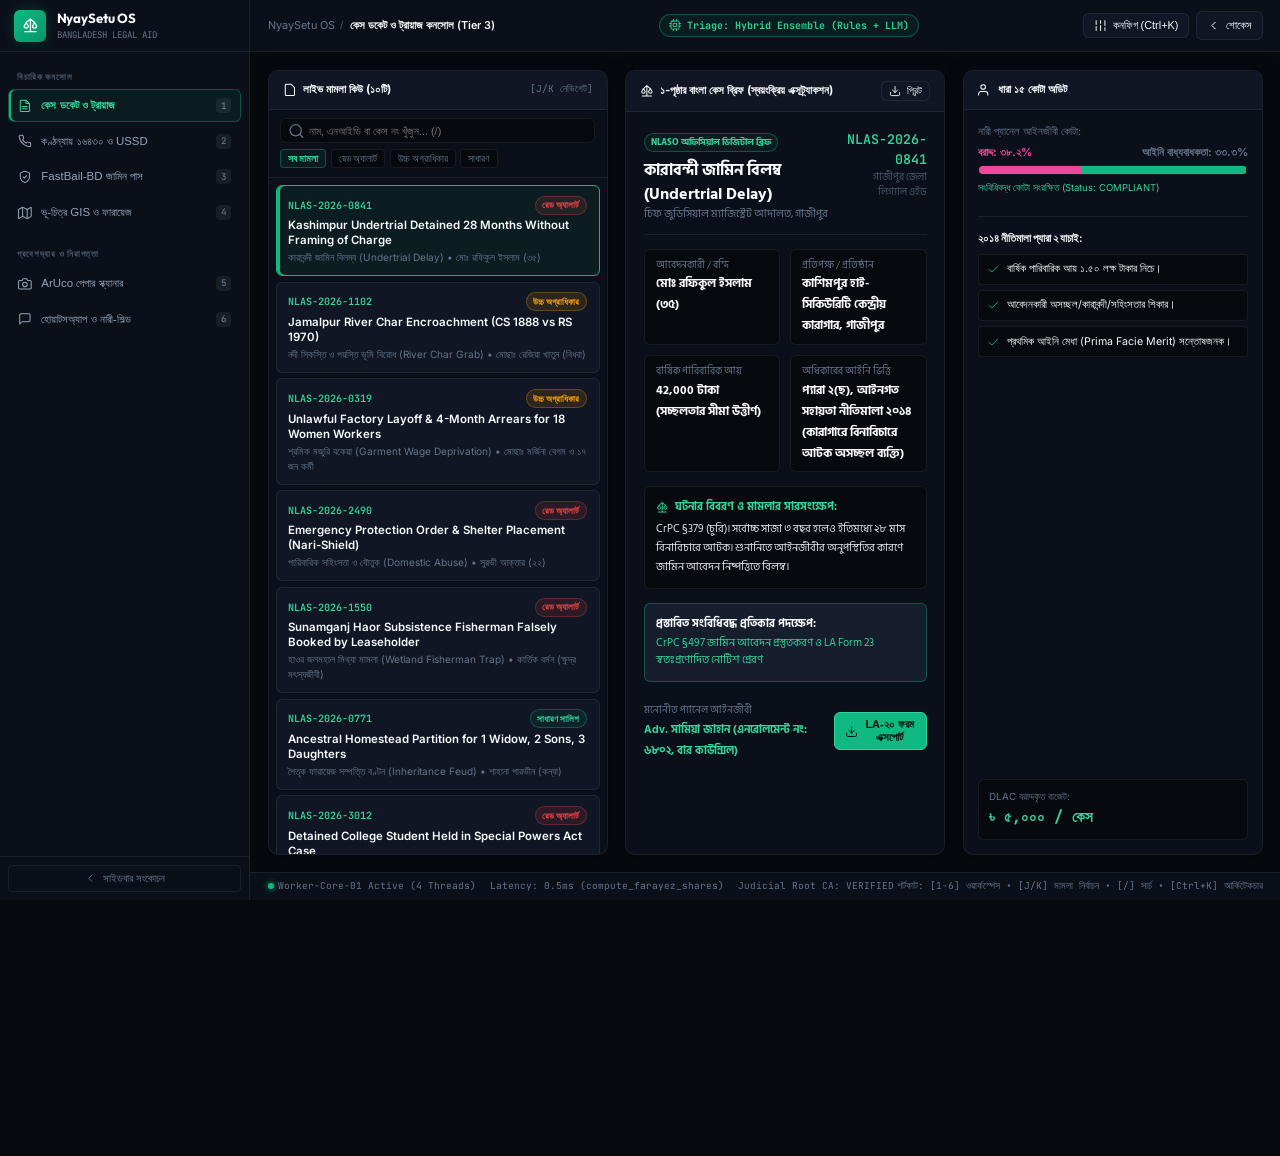
==== commit d0ad5b19: "feat(prototype): complete UI/UX revamp into NyaySetu OS judicial cockpit with app shell, sidebar nav" ====
--- a/demo-prototype/index.html
+++ b/demo-prototype/index.html
@@ -2,96 +2,644 @@
 <html lang="bn">
 <head>
   <meta charset="UTF-8">
-  <meta name="viewport" content="width=device-width, initial-scale=1.0">
-  <title>NyaySetu (ন্যায়সেতু) - Interactive Demo Prototype & Architecture Control Center</title>
-  <meta name="description" content="Official Interactive Demo Prototype of NyaySetu: Configurable legal aid intake, voice AI, USSD phone, FastBail cryptography, and Bhoo-Chitra map warping.">
+  <meta name="viewport" content="width=device-width, initial-scale=1.0, maximum-scale=1.0, user-scalable=no">
+  <title>NyaySetu OS // Sovereign Judicial Workspace Operating System</title>
+  <meta name="description" content="NyaySetu OS: Next-generation omnichannel legal aid workspace cockpit for Bangladesh. Features multithreaded cryptography, cadastral GIS warping, dialect voice AI, and statutory triage.">
   <link rel="stylesheet" href="styles.css">
 </head>
 <body class="theme-sovereign">
 
-  <!-- Top Telemetry & Global Control Header -->
-  <header class="telemetry-header">
-    <div class="header-branding">
-      <div class="brand-badge">
-        <svg class="svg-icon svg-icon-lg svg-icon-stroke" viewBox="0 0 24 24">
-          <path d="M12 3v18M6 8l6-5 6 5M3 13l3-5 3 5a3 3 0 0 1-6 0zM15 13l3-5 3 5a3 3 0 0 1-6 0zM4 21h16"/>
-        </svg>
-      </div>
-      <div class="brand-title">
-        <span class="brand-name">
-          NyaySetu (ন্যায়সেতু)
-          <span class="tier-badge" style="font-size:0.65rem; padding:0.15rem 0.45rem;">PROTOTYPE v1.0</span>
+  <!-- Main App Shell Grid -->
+  <div class="app-shell">
+
+    <!-- ====================================================================
+         1. LEFT SIDEBAR NAVIGATION RAIL
+         ==================================================================== -->
+    <aside class="app-sidebar">
+      <div>
+        <!-- Brand Block -->
+        <div class="sidebar-brand-block">
+          <div class="brand-emblem">
+            <svg class="svg-icon svg-icon-stroke" viewBox="0 0 24 24"><path d="M12 3v18M6 8l6-5 6 5M3 13l3-5 3 5a3 3 0 0 1-6 0zM15 13l3-5 3 5a3 3 0 0 1-6 0zM4 21h16"/></svg>
+          </div>
+          <div class="brand-details">
+            <span class="brand-title">NyaySetu OS</span>
+            <span class="brand-tag">BANGLADESH LEGAL AID</span>
+          </div>
+        </div>
+
+        <!-- Navigation Workspaces -->
+        <nav class="sidebar-nav-list" aria-label="Workspaces">
+          <div class="nav-section-heading">বিচারিক কনসোল</div>
+
+          <button class="nav-item-btn active" data-workspace="triage" onclick="switchWorkspace('triage')" title="Case Docket & Triage [1]">
+            <div class="nav-btn-content">
+              <svg class="svg-icon svg-icon-stroke" viewBox="0 0 24 24"><path d="M14 2H6a2 2 0 0 0-2 2v16a2 2 0 0 0 2 2h12a2 2 0 0 0 2-2V8z"/><polyline points="14 2 14 8 20 8"/><line x1="16" y1="13" x2="8" y2="13"/><line x1="16" y1="17" x2="8" y2="17"/></svg>
+              <span>কেস ডকেট ও ট্রায়াজ</span>
+            </div>
+            <span class="hotkey-chip">1</span>
+          </button>
+
+          <button class="nav-item-btn" data-workspace="voice" onclick="switchWorkspace('voice')" title="Voice & USSD [2]">
+            <div class="nav-btn-content">
+              <svg class="svg-icon svg-icon-stroke" viewBox="0 0 24 24"><path d="M22 16.92v3a2 2 0 0 1-2.18 2 19.79 19.79 0 0 1-8.63-3.07 19.5 19.5 0 0 1-6-6 19.79 19.79 0 0 1-3.07-8.67A2 2 0 0 1 4.11 2h3a2 2 0 0 1 2 1.72 12.84 12.84 0 0 0 .7 2.81 2 2 0 0 1-.45 2.11L8.09 9.91a16 16 0 0 0 6 6l1.27-1.27a2 2 0 0 1 2.11-.45 12.84 12.84 0 0 0 2.81.7A2 2 0 0 1 22 16.92z"/></svg>
+              <span>কণ্ঠন্যায় ১৬৪৩০ ও USSD</span>
+            </div>
+            <span class="hotkey-chip">2</span>
+          </button>
+
+          <button class="nav-item-btn" data-workspace="fastbail" onclick="switchWorkspace('fastbail')" title="FastBail-BD [3]">
+            <div class="nav-btn-content">
+              <svg class="svg-icon svg-icon-stroke" viewBox="0 0 24 24"><path d="M12 22s8-4 8-10V5l-8-3-8 3v7c0 6 8 10 8 10z"/><path d="m9 12 2 2 4-4"/></svg>
+              <span>FastBail-BD জামিন পাস</span>
+            </div>
+            <span class="hotkey-chip">3</span>
+          </button>
+
+          <button class="nav-item-btn" data-workspace="gis" onclick="switchWorkspace('gis')" title="Bhoo-Chitra GIS [4]">
+            <div class="nav-btn-content">
+              <svg class="svg-icon svg-icon-stroke" viewBox="0 0 24 24"><polygon points="1 6 1 22 8 18 16 22 23 18 23 2 16 6 8 2 1 6"/><line x1="8" y1="2" x2="8" y2="18"/><line x1="16" y1="6" x2="16" y2="22"/></svg>
+              <span>ভূ-চিত্র GIS ও ফারায়েজ</span>
+            </div>
+            <span class="hotkey-chip">4</span>
+          </button>
+
+          <div class="nav-section-heading" style="margin-top:0.6rem;">প্রবেশদ্বার ও নিরাপত্তা</div>
+
+          <button class="nav-item-btn" data-workspace="aruco" onclick="switchWorkspace('aruco')" title="ArUco Scanner [5]">
+            <div class="nav-btn-content">
+              <svg class="svg-icon svg-icon-stroke" viewBox="0 0 24 24"><path d="M23 19a2 2 0 0 1-2 2H3a2 2 0 0 1-2-2V8a2 2 0 0 1 2-2h4l2-3h6l2 3h4a2 2 0 0 1 2 2z"/><circle cx="12" cy="13" r="4"/></svg>
+              <span>ArUco পেপার স্ক্যানার</span>
+            </div>
+            <span class="hotkey-chip">5</span>
+          </button>
+
+          <button class="nav-item-btn" data-workspace="whatsapp" onclick="switchWorkspace('whatsapp')" title="WhatsApp & Nari-Shield [6]">
+            <div class="nav-btn-content">
+              <svg class="svg-icon svg-icon-stroke" viewBox="0 0 24 24"><path d="M21 15a2 2 0 0 1-2 2H7l-4 4V5a2 2 0 0 1 2-2h14a2 2 0 0 1 2 2z"/></svg>
+              <span>হোয়াটসঅ্যাপ ও নারী-শিল্ড</span>
+            </div>
+            <span class="hotkey-chip">6</span>
+          </button>
+        </nav>
+      </div>
+
+      <!-- Sidebar Footer Controls -->
+      <div class="sidebar-footer-block">
+        <button class="sidebar-toggle-btn" onclick="toggleSidebarCollapse()" title="Toggle Sidebar Width">
+          <svg class="svg-icon svg-icon-stroke" viewBox="0 0 24 24"><polyline points="15 18 9 12 15 6"/></svg>
+          <span>সাইডবার সংকোচন</span>
+        </button>
+      </div>
+    </aside>
+
+    <!-- ====================================================================
+         2. TOP COMMAND & TELEMETRY HEADER
+         ==================================================================== -->
+    <header class="app-header">
+      <div class="header-left-zone">
+        <nav class="breadcrumbs-trail" aria-label="Breadcrumbs">
+          <span class="breadcrumb-crumb">NyaySetu OS</span>
+          <span class="breadcrumb-separator">/</span>
+          <span class="breadcrumb-crumb active" id="header-active-workspace-label">কেস ডকেট ও ট্রায়াজ কনসোল (Tier 3)</span>
+        </nav>
+      </div>
+
+      <div class="header-center-zone">
+        <div class="engine-pill-badge" id="header-engine-pill" onclick="toggleAdminDrawer(true)" title="Configure Engine Architecture (Ctrl + K)">
+          <svg class="svg-icon svg-icon-stroke" viewBox="0 0 24 24"><rect x="4" y="4" width="16" height="16" rx="2"/><rect x="9" y="9" width="6" height="6"/></svg>
+          Triage: Hybrid Ensemble (Rules + LLM)
+        </div>
+      </div>
+
+      <div class="header-right-zone">
+        <button class="btn-header-action" onclick="toggleAdminDrawer(true)" title="Architecture Admin Hub (Ctrl + K)">
+          <svg class="svg-icon svg-icon-stroke" viewBox="0 0 24 24"><line x1="4" y1="21" x2="4" y2="14"/><line x1="4" y1="10" x2="4" y2="3"/><line x1="12" y1="21" x2="12" y2="12"/><line x1="12" y1="8" x2="12" y2="3"/><line x1="20" y1="21" x2="20" y2="16"/><line x1="20" y1="12" x2="20" y2="3"/></svg>
+          <span>কনফিগ (Ctrl+K)</span>
+        </button>
+        <a href="../index.html" class="btn-header-action" title="Back to Master Showcase">
+          <svg class="svg-icon svg-icon-stroke" viewBox="0 0 24 24"><path d="m15 18-6-6 6-6"/></svg>
+          <span>শোকেস</span>
+        </a>
+      </div>
+    </header>
+
+    <!-- ====================================================================
+         3. CENTRAL ACTIVE WORKSPACE STAGE
+         ==================================================================== -->
+    <main class="workspace-stage">
+
+      <!-- WORKSPACE 1: CASE DOCKET & TRIAGE (3-COLUMN WORKSTATION) -->
+      <section class="workspace-pane active" id="pane-triage">
+        <div class="docket-layout-grid">
+          <!-- Col 1: Searchable Filterable Case List -->
+          <div class="pane-card">
+            <div class="pane-header-strip">
+              <span class="pane-title-text">
+                <svg class="svg-icon svg-icon-stroke" viewBox="0 0 24 24"><path d="M14 2H6a2 2 0 0 0-2 2v16a2 2 0 0 0 2 2h12a2 2 0 0 0 2-2V8z"/></svg>
+                লাইভ মামলা কিউ (১০টি)
+              </span>
+              <span style="font-family:var(--font-mono); font-size:0.68rem; color:var(--text-muted);">[J/K নেভিগেট]</span>
+            </div>
+
+            <div class="pane-filter-bar">
+              <div class="search-input-wrapper">
+                <svg class="svg-icon svg-icon-stroke search-icon" viewBox="0 0 24 24"><circle cx="11" cy="11" r="8"/><line x1="21" y1="21" x2="16.65" y2="16.65"/></svg>
+                <input type="text" id="docket-search-field" placeholder="নাম, এনআইডি বা কেস নং খুঁজুন... (/)" oninput="handleDocketSearch(this.value)">
+              </div>
+              <div class="filter-chips-row">
+                <button class="filter-chip active" data-urgency="ALL" onclick="setDocketUrgencyFilter('ALL')">সব মামলা</button>
+                <button class="filter-chip" data-urgency="URGENT_RED" onclick="setDocketUrgencyFilter('URGENT_RED')">রেড অ্যালার্ট</button>
+                <button class="filter-chip" data-urgency="HIGH_YELLOW" onclick="setDocketUrgencyFilter('HIGH_YELLOW')">উচ্চ অগ্রাধিকার</button>
+                <button class="filter-chip" data-urgency="STANDARD_GREEN" onclick="setDocketUrgencyFilter('STANDARD_GREEN')">সাধারণ</button>
+              </div>
+            </div>
+
+            <div class="docket-scroll-list" id="docket-cases-list">
+              <!-- Dynamically populated from BANGLADESH_CASES -->
+            </div>
+          </div>
+
+          <!-- Col 2: 1-Page Bengali Case Brief -->
+          <div class="pane-card">
+            <div class="pane-header-strip">
+              <span class="pane-title-text">
+                <svg class="svg-icon svg-icon-stroke" viewBox="0 0 24 24"><path d="M12 3v18M6 8l6-5 6 5M3 13l3-5 3 5a3 3 0 0 1-6 0zM15 13l3-5 3 5a3 3 0 0 1-6 0zM4 21h16"/></svg>
+                ১-পৃষ্ঠার বাংলা কেস ব্রিফ (স্বয়ংক্রিয় এক্সট্র্যাকশন)
+              </span>
+              <button class="btn-header-action" onclick="generateStatutoryForm('LA_20')" style="font-size:0.72rem; padding:0.2rem 0.5rem;">
+                <svg class="svg-icon svg-icon-stroke" viewBox="0 0 24 24"><path d="M21 15v4a2 2 0 0 1-2 2H5a2 2 0 0 1-2-2v-4"/><polyline points="7 10 12 15 17 10"/><line x1="12" y1="15" x2="12" y2="3"/></svg>
+                প্রিন্ট
+              </button>
+            </div>
+            <div class="brief-content-scroll" id="bengali-brief-render-area">
+              <!-- Populated by selectDocketCase() -->
+            </div>
+          </div>
+
+          <!-- Col 3: Legal Quota & Statutory Compliance Inspector -->
+          <div class="pane-card">
+            <div class="pane-header-strip">
+              <span class="pane-title-text">
+                <svg class="svg-icon svg-icon-stroke" viewBox="0 0 24 24"><path d="M17 21v-2a4 4 0 0 0-4-4H5a4 4 0 0 0-4 4v2"/><circle cx="9" cy="7" r="4"/></svg>
+                ধারা ১৫ কোটা অডিট
+              </span>
+            </div>
+            <div style="padding:1rem; display:flex; flex-direction:column; justify-content:space-between; height:100%;">
+              <div>
+                <div style="font-size:0.75rem; color:var(--text-muted); margin-bottom:0.35rem;">নারী প্যানেল আইনজীবী কোটা:</div>
+                <div style="display:flex; justify-content:space-between; font-size:0.8rem; font-weight:700; margin-bottom:0.3rem;">
+                  <span style="color:#ec4899;">বরাদ্দ: ৩৮.২%</span>
+                  <span style="color:var(--text-muted);">আইনি বাধ্যবাধকতা: ৩৩.৩%</span>
+                </div>
+                <div style="background:var(--surface-base); height:10px; border-radius:var(--radius-full); overflow:hidden; display:flex; border:1px solid var(--border-subtle);">
+                  <div style="background:#ec4899; width:38.2%;"></div>
+                  <div style="background:var(--accent-primary); width:61.8%;"></div>
+                </div>
+                <div style="font-size:0.68rem; color:var(--accent-light); margin-top:0.4rem;">
+                  সংবিধিবদ্ধ কোটা সংরক্ষিত (Status: COMPLIANT)
+                </div>
+
+                <div style="margin-top:1.5rem; border-top:1px solid var(--border-subtle); padding-top:1rem;">
+                  <div style="font-size:0.75rem; font-weight:700; color:var(--text-main); margin-bottom:0.5rem;">
+                    ২০১৪ নীতিমালা প্যারা ২ যাচাই:
+                  </div>
+                  <div class="statutory-checklist-item">
+                    <svg class="svg-icon svg-icon-stroke statutory-check-icon" viewBox="0 0 24 24"><polyline points="20 6 9 17 4 12"/></svg>
+                    <span>বার্ষিক পারিবারিক আয় ১.৫০ লক্ষ টাকার নিচে।</span>
+                  </div>
+                  <div class="statutory-checklist-item">
+                    <svg class="svg-icon svg-icon-stroke statutory-check-icon" viewBox="0 0 24 24"><polyline points="20 6 9 17 4 12"/></svg>
+                    <span>আবেদনকারী অসচ্ছল/কারাবন্দী/সহিংসতার শিকার।</span>
+                  </div>
+                  <div class="statutory-checklist-item">
+                    <svg class="svg-icon svg-icon-stroke statutory-check-icon" viewBox="0 0 24 24"><polyline points="20 6 9 17 4 12"/></svg>
+                    <span>প্রথমিক আইনি মেধা (Prima Facie Merit) সন্তোষজনক।</span>
+                  </div>
+                </div>
+              </div>
+
+              <div style="background:var(--surface-base); border:1px solid var(--border-subtle); border-radius:var(--radius-sm); padding:0.75rem;">
+                <div style="font-size:0.7rem; color:var(--text-muted);">DLAC বরাদ্দকৃত বাজেট:</div>
+                <div style="font-size:1.1rem; font-family:var(--font-mono); font-weight:700; color:var(--accent-light);">
+                  ৳ ৫,০০০ / কেস
+                </div>
+              </div>
+            </div>
+          </div>
+        </div>
+      </section>
+
+      <!-- WORKSPACE 2: KANLHONYAY 16430 & RETRO FEATURE PHONE -->
+      <section class="workspace-pane" id="pane-voice">
+        <div class="telephony-console-grid">
+          <!-- Left: Call Center Terminal -->
+          <div class="live-call-terminal">
+            <div>
+              <div style="display:flex; justify-content:space-between; align-items:center; border-bottom:1px solid var(--border-subtle); padding-bottom:0.75rem;">
+                <div>
+                  <h3 style="font-size:1.05rem; font-weight:700; color:var(--text-main);">১৬৪৩০ কল সেন্টার অডিও কনসোল</h3>
+                  <div style="font-size:0.72rem; color:var(--text-muted);">FreeSWITCH SIP গেটওয়ে • লাইভ ট্রান্সক্রিপশন ও উপভাষা ফিল্টার</div>
+                </div>
+                <div style="display:flex; align-items:center; gap:0.5rem;">
+                  <select id="voice-dialect-select" class="config-select" style="width:180px;">
+                    <option value="sylheti" selected>সিলেটি উপভাষা</option>
+                    <option value="chatgaya">চাটগাঁইয়া উপভাষা</option>
+                    <option value="standard">প্রমিত বাংলা</option>
+                  </select>
+                  <button class="btn-header-action btn-header-primary" id="voice-play-audio-btn" onclick="toggleHotlineAudio()">
+                    <svg class="svg-icon" viewBox="0 0 24 24"><polygon points="5 3 19 12 5 21 5 3"/></svg>
+                    অডিও শুনুন ও লাইভ ট্রান্সক্রিপ্ট
+                  </button>
+                </div>
+              </div>
+
+              <!-- Animated Equalizer Waveform -->
+              <div class="waveform-canvas-box" id="waveform-canvas-box">
+                <div class="audio-bar" style="height:12px;"></div>
+                <div class="audio-bar" style="height:24px;"></div>
+                <div class="audio-bar" style="height:38px;"></div>
+                <div class="audio-bar" style="height:18px;"></div>
+                <div class="audio-bar" style="height:44px;"></div>
+                <div class="audio-bar" style="height:30px;"></div>
+                <div class="audio-bar" style="height:50px;"></div>
+                <div class="audio-bar" style="height:22px;"></div>
+                <div class="audio-bar" style="height:40px;"></div>
+                <div class="audio-bar" style="height:16px;"></div>
+                <div class="audio-bar" style="height:32px;"></div>
+                <div class="audio-bar" style="height:48px;"></div>
+                <div class="audio-bar" style="height:20px;"></div>
+                <div class="audio-bar" style="height:35px;"></div>
+                <div class="audio-bar" style="height:14px;"></div>
+                <div class="audio-bar" style="height:28px;"></div>
+              </div>
+            </div>
+
+            <!-- Live Streaming Transcript Window -->
+            <div>
+              <div style="font-size:0.75rem; font-weight:700; color:var(--accent-light); margin-bottom:0.4rem;">
+                রিয়েল-টাইম অডিও স্ট্রিম ট্রান্সক্রিপ্ট ও ইনটেন্ট সনাক্তকরণ:
+              </div>
+              <div class="live-transcript-terminal" id="live-transcript-terminal">
+                <div style="color:var(--text-dim); font-size:0.8rem; text-align:center; padding:2rem 0;">
+                  উপরের “অডিও শুনুন” বাটনে চাপ দিয়ে লাইভ ডায়ালগ প্লেব্যাক সক্রিয় করুন...
+                </div>
+              </div>
+            </div>
+          </div>
+
+          <!-- Right: Bespoke 3D Nokia Feature Phone Emulator -->
+          <div style="display:flex; flex-direction:column; align-items:center; justify-content:center;">
+            <div class="physical-phone-chassis">
+              <div class="phone-earpiece-grille"></div>
+              <div class="phone-screen-bezel">
+                <div class="phone-monochrome-lcd" id="ussd-phone-lcd">
+                  ডায়াল করুন:<br/>
+                  <strong>*16430#</strong><br/><br/>
+                  [SEND চাপুন]
+                </div>
+              </div>
+              <div class="phone-rubber-keypad">
+                <button class="phone-key" onclick="pressUssdKey('1')">1 <span class="phone-key-label-sub">.</span></button>
+                <button class="phone-key" onclick="pressUssdKey('2')">2 <span class="phone-key-label-sub">ABC</span></button>
+                <button class="phone-key" onclick="pressUssdKey('3')">3 <span class="phone-key-label-sub">DEF</span></button>
+                <button class="phone-key" onclick="pressUssdKey('4')">4 <span class="phone-key-label-sub">GHI</span></button>
+                <button class="phone-key" onclick="pressUssdKey('5')">5 <span class="phone-key-label-sub">JKL</span></button>
+                <button class="phone-key" onclick="pressUssdKey('6')">6 <span class="phone-key-label-sub">MNO</span></button>
+                <button class="phone-key" onclick="pressUssdKey('7')">7 <span class="phone-key-label-sub">PQRS</span></button>
+                <button class="phone-key" onclick="pressUssdKey('8')">8 <span class="phone-key-label-sub">TUV</span></button>
+                <button class="phone-key" onclick="pressUssdKey('9')">9 <span class="phone-key-label-sub">WXYZ</span></button>
+                <button class="phone-key" onclick="pressUssdKey('*')">* <span class="phone-key-label-sub">@</span></button>
+                <button class="phone-key" onclick="pressUssdKey('0')">0 <span class="phone-key-label-sub">+</span></button>
+                <button class="phone-key" onclick="pressUssdKey('#')"># <span class="phone-key-label-sub">_</span></button>
+                <button class="phone-key" style="background:#047857; color:#fff;" onclick="pressUssdKey('CALL')">SEND</button>
+                <button class="phone-key" style="background:#b91c1c; color:#fff;" onclick="pressUssdKey('CLEAR')">END</button>
+                <button class="phone-key" onclick="pressUssdKey('CLEAR')">CLR</button>
+              </div>
+            </div>
+            <div style="font-size:0.72rem; color:var(--text-muted); margin-top:0.65rem; text-align:center;">
+              বাস্তব সাউন্ড এফেক্টস সহ কীপ্যাডে ক্লিক করে মেনু নেভিগেট করুন।
+            </div>
+          </div>
+        </div>
+      </section>
+
+      <!-- WORKSPACE 3: FASTBAIL-BD CRYPTOGRAPHIC BENCH -->
+      <section class="workspace-pane" id="pane-fastbail">
+        <div class="fastbail-dual-bench">
+          <!-- Left Judicial Grant Controls -->
+          <div class="pane-card" style="padding:1.5rem; justify-content:space-between;">
+            <div>
+              <div style="border-bottom:1px solid var(--border-subtle); padding-bottom:0.75rem; margin-bottom:1rem;">
+                <h3 style="font-size:1.05rem; font-weight:700; color:var(--text-main);">বিচারিক জামিন অনুমোদন ও ডিজিটাল সিল</h3>
+                <div style="font-size:0.72rem; color:var(--text-muted);">Ed25519 Curve / SHA-256 ক্রিপ্টোগ্রাফিক কিউআর টোকেন জেনারেটর</div>
+              </div>
+
+              <div style="margin-bottom:0.75rem;">
+                <label class="config-label">বন্দির পরিচয় ও কয়েদি নং:</label>
+                <input type="text" id="fastbail-inmate-id" class="config-select" value="মোঃ রফিকুল ইসলাম (বন্দি নং ৮৪১৯/ক)">
+              </div>
+              <div style="margin-bottom:1.25rem;">
+                <label class="config-label">মামলা নম্বর ও আদালত:</label>
+                <input type="text" id="fastbail-case-no" class="config-select" value="NLAS-2026-0841 (CJM Gazipur, CrPC §497)">
+              </div>
+
+              <button class="btn-header-action btn-header-primary" style="width:100%; justify-content:center; padding:0.65rem;" onclick="issueFastBailOrder()">
+                <svg class="svg-icon svg-icon-stroke" viewBox="0 0 24 24"><path d="m9 12 2 2 4-4"/><circle cx="12" cy="12" r="10"/></svg>
+                বিচারিক জামিন মঞ্জুর ও কিউআর সিল প্রস্তুত করুন
+              </button>
+            </div>
+
+            <!-- Judicial Bail Pass Render Area -->
+            <div id="fastbail-judicial-pass-output" style="margin-top:1.5rem;">
+              <div style="color:var(--text-dim); font-size:0.8rem; text-align:center; padding:2rem 0; border:1px dashed var(--border-subtle); border-radius:var(--radius-sm);">
+                জামিন আদেশ প্রস্তুত করতে উপরের বাটনে চাপ দিন।
+              </div>
+            </div>
+          </div>
+
+          <!-- Right Gate Verification Terminal -->
+          <div class="gate-terminal-bay">
+            <div>
+              <div style="display:flex; justify-content:space-between; align-items:center; margin-bottom:1rem;">
+                <span style="font-family:var(--font-mono); font-size:0.78rem; color:var(--accent-light); font-weight:700;">
+                  [TERMINAL: KASHIMPUR_JAIL_GATE_01]
+                </span>
+                <span style="font-family:var(--font-mono); font-size:0.7rem; color:var(--text-muted);">OFFLINE PKI VERIFIER</span>
+              </div>
+              <div style="background:#080e18; border:1px dashed #334155; height:180px; border-radius:6px; display:flex; flex-direction:column; align-items:center; justify-content:center; color:var(--text-dim); font-size:0.8rem; gap:0.5rem;">
+                <svg class="svg-icon svg-icon-stroke" viewBox="0 0 24 24" style="width:2.5em; height:2.5em;"><rect x="3" y="3" width="7" height="7"/><rect x="14" y="3" width="7" height="7"/><rect x="14" y="14" width="7" height="7"/><rect x="3" y="14" width="7" height="7"/></svg>
+                ফটক ক্যামেরা প্রস্তুত • কিউআর কোড স্ক্যান করুন
+              </div>
+            </div>
+
+            <!-- Audit Logs -->
+            <div style="background:var(--surface-base); border:1px solid var(--border-subtle); border-radius:var(--radius-sm); padding:1rem; min-height:140px;" id="fastbail-gate-log-box">
+              <div style="color:var(--text-dim); font-size:0.75rem; font-family:var(--font-mono);">
+                সিস্টেম সক্রিয়। জামিন আদেশ প্রস্তুত হওয়ার পর স্ক্যান টেস্ট চালান।
+              </div>
+            </div>
+          </div>
+        </div>
+      </section>
+
+      <!-- WORKSPACE 4: BHOO-CHITRA GIS & FARAYEZ -->
+      <section class="workspace-pane" id="pane-gis">
+        <div class="gis-workstation-grid">
+          <!-- Left: Expansive GIS Map Canvas with CS vs Sat Overlay -->
+          <div class="gis-map-viewport" id="gis-map-viewport">
+            <!-- HUD Overlays -->
+            <div class="gis-hud-overlay">
+              <span class="gis-hud-tag">মৌজা: বাহাদুরাবাদ (দেওয়ানগঞ্জ)</span>
+              <span class="gis-hud-tag">দাগ নং: ৮৪২</span>
+              <span class="gis-hud-tag" style="color:#ef4444; border-color:rgba(239,68,68,0.4);">দখল: ১৪.৮ শতক</span>
+            </div>
+
+            <!-- CS 1888 Survey Canvas (Background) -->
+            <div class="map-layer map-layer-cs">
+              <svg viewBox="0 0 600 450" width="100%" height="100%" style="opacity:0.85;">
+                <path d="M40 50 L280 45 L340 260 L80 300 Z" fill="none" stroke="#78350f" stroke-width="2.5"/>
+                <text x="90" y="140" fill="#78350f" font-family="sans-serif" font-size="14" font-weight="bold">দাগ নং: ৮৪২ (সিএস ১৮৮৮ মৌজা নকশা)</text>
+                <!-- Red Encroachment Polygon -->
+                <polygon points="210,130 290,135 275,225 195,215" fill="rgba(239, 68, 68, 0.45)" stroke="#dc2626" stroke-width="2"/>
+                <text x="215" y="180" fill="#b91c1c" font-size="12" font-weight="bold">দখলকৃত: ১৪.৮ শতক</text>
+              </svg>
+            </div>
+
+            <!-- Modern Satellite Canvas (Foreground Clipped) -->
+            <div class="map-layer map-layer-sat" id="gis-sat-layer">
+              <svg viewBox="0 0 600 450" width="100%" height="100%">
+                <path d="M40 50 L280 45 L340 260 L80 300 Z" fill="none" stroke="#38bdf8" stroke-width="2.5" stroke-dasharray="5"/>
+                <text x="90" y="140" fill="#38bdf8" font-family="sans-serif" font-size="14">দাগ নং: ৮৪২ (RS ১৯৭০ বর্তমান স্যাটেলাইট)</text>
+              </svg>
+            </div>
+
+            <!-- Interactive Sliding Divider -->
+            <div class="map-divider-bar" id="gis-slider-divider">
+              <div class="map-handle-knob">
+                <svg class="svg-icon svg-icon-stroke" viewBox="0 0 24 24"><polyline points="15 18 9 12 15 6"/><polyline points="9 18 3 12 9 6"/><polyline points="21 18 15 12 21 6"/></svg>
+              </div>
+            </div>
+          </div>
+
+          <!-- Right: Farayez Inheritance Calculator -->
+          <div class="pane-card" style="padding:1.25rem;">
+            <div style="border-bottom:1px solid var(--border-subtle); padding-bottom:0.6rem; margin-bottom:0.85rem;">
+              <h3 style="font-size:0.95rem; font-weight:700; color:var(--text-main);">ফারায়েজ সম্পত্তি বণ্টন হিসাবক</h3>
+              <div style="font-size:0.7rem; color:var(--text-muted);">কুরআনীয় নিয়ম ও ওয়ারিশ খতিয়ান সুষম বণ্টন</div>
+            </div>
+
+            <div style="display:grid; grid-template-columns:1fr 1fr; gap:0.5rem; margin-bottom:0.75rem;">
+              <div>
+                <label class="config-label">মোট জমি (শতক):</label>
+                <input type="number" id="farayez-land-decimals" class="config-select" value="84" oninput="triggerFarayezCalculation()">
+              </div>
+              <div>
+                <label class="config-label">স্ত্রী (বিধবা):</label>
+                <input type="number" id="farayez-widows-count" class="config-select" value="1" min="0" max="4" oninput="triggerFarayezCalculation()">
+              </div>
+              <div>
+                <label class="config-label">পুত্র সন্তান:</label>
+                <input type="number" id="farayez-sons-count" class="config-select" value="2" min="0" oninput="triggerFarayezCalculation()">
+              </div>
+              <div>
+                <label class="config-label">কন্যা সন্তান:</label>
+                <input type="number" id="farayez-daughters-count" class="config-select" value="3" min="0" oninput="triggerFarayezCalculation()">
+              </div>
+            </div>
+
+            <!-- Shares Output List -->
+            <div id="farayez-shares-list" style="margin-top:0.5rem;">
+              <!-- Dynamically populated by triggerFarayezCalculation() -->
+            </div>
+          </div>
+        </div>
+      </section>
+
+      <!-- WORKSPACE 5: ARUCO OPTICAL SCANNER STATION -->
+      <section class="workspace-pane" id="pane-aruco">
+        <div class="aruco-scanner-layout">
+          <!-- Optical Viewport -->
+          <div class="pane-card" style="padding:1.25rem; justify-content:space-between;">
+            <div>
+              <div style="border-bottom:1px solid var(--border-subtle); padding-bottom:0.6rem; margin-bottom:0.85rem;">
+                <h3 style="font-size:0.95rem; font-weight:700; color:var(--text-main);">ArUco অপটিক্যাল পেপার ইনজেশন</h3>
+                <div style="font-size:0.7rem; color:var(--text-muted);">কাগজের ফর্মের ৪ কোণার মার্কার দিয়ে স্বয়ংক্রিয় সোজা ও OCR এক্সট্র্যাকশন</div>
+              </div>
+
+              <div class="scanner-viewport" id="aruco-camera-viewport">
+                <div class="laser-line"></div>
+                <div class="scanner-sheet">
+                  <div class="aruco-marker aruco-tl"><div></div><div></div><div></div></div>
+                  <div class="aruco-marker aruco-tr"><div></div><div></div><div></div></div>
+                  <div class="aruco-marker aruco-bl"><div></div><div></div><div></div></div>
+                  <div class="aruco-marker aruco-br"><div></div><div></div><div></div></div>
+                  <div style="border-bottom:1px solid #cbd5e1; padding-bottom:4px; font-weight:bold; font-size:0.65rem; text-align:center;">
+                    জাতীয় আইনগত সহায়তা প্রদান সংস্থা (LAF-1)
+                  </div>
+                  <div style="line-height:1.4; color:#334155;">
+                    <strong>নাম:</strong> মোছাঃ রেজিয়া খাতুন<br/>
+                    <strong>পিতা/স্বামী:</strong> মৃত আকমল হোসেন<br/>
+                    <strong>এনআইডি:</strong> 19842691234567890<br/>
+                    <strong>বিরোধ:</strong> নদী চরের ১৪.৮ শতক জমি দখল<br/>
+                    <strong>স্বাক্ষর:</strong> [রেজিয়া খাতুন]
+                  </div>
+                  <div class="ocr-bounding-box" style="top:32px; left:4px; width:150px; height:18px;"></div>
+                  <div class="ocr-bounding-box" style="top:52px; left:4px; width:170px; height:18px;"></div>
+                  <div style="text-align:right; font-size:0.55rem; color:#64748b;">ArUco-Dict-4x4-50</div>
+                </div>
+              </div>
+            </div>
+
+            <button class="btn-header-action btn-header-primary" id="aruco-start-scan-btn" style="width:100%; justify-content:center; padding:0.65rem; margin-top:1rem;" onclick="triggerArucoOpticalScan()">
+              <svg class="svg-icon svg-icon-stroke" viewBox="0 0 24 24"><path d="M23 19a2 2 0 0 1-2 2H3a2 2 0 0 1-2-2V8a2 2 0 0 1 2-2h4l2-3h6l2 3h4a2 2 0 0 1 2 2z"/><circle cx="12" cy="13" r="4"/></svg>
+              ক্যামেরা স্ক্যান ও পার্সপেক্টিভ সংশোধন সিমুলেট করুন
+            </button>
+          </div>
+
+          <!-- Extracted Data Table -->
+          <div class="pane-card" style="padding:1.25rem;">
+            <div style="border-bottom:1px solid var(--border-subtle); padding-bottom:0.6rem; margin-bottom:0.85rem;">
+              <h3 style="font-size:0.95rem; font-weight:700; color:var(--text-main);">এক্সট্র্যাক্ট করা ডেটা ও কনফিডেন্স স্কোর</h3>
+              <div style="font-size:0.7rem; color:var(--text-muted);">বাংলা হাতের লেখা ও প্রিন্ট টোকেনাইজার ফলাফল</div>
+            </div>
+            <div id="aruco-detected-data-table">
+              <div style="color:var(--text-dim); font-size:0.8rem; text-align:center; padding:3rem 0;">
+                স্ক্যানিং শুরু করতে বাম পাশের বাটনে চাপ দিন।
+              </div>
+            </div>
+          </div>
+        </div>
+      </section>
+
+      <!-- WORKSPACE 6: WHATSAPP & NARI-SHIELD -->
+      <section class="workspace-pane" id="pane-whatsapp">
+        <div class="whatsapp-nari-layout">
+          <!-- WhatsApp Chat Client -->
+          <div class="pane-card" style="background:#0b141a; border-color:#222d34;">
+            <div style="background:#202c33; padding:0.75rem 1rem; display:flex; align-items:center; justify-content:space-between; border-bottom:1px solid #2a3942;">
+              <div style="display:flex; align-items:center; gap:0.75rem;">
+                <div style="width:34px; height:34px; border-radius:50%; background:#00a884; display:flex; align-items:center; justify-content:center; color:#fff;">
+                  <svg class="svg-icon svg-icon-stroke" viewBox="0 0 24 24"><path d="M12 22s8-4 8-10V5l-8-3-8 3v7c0 6 8 10 8 10z"/></svg>
+                </div>
+                <div>
+                  <div style="font-size:0.85rem; font-weight:700; color:#e9edef;">জাতীয় আইনি সহায়তা বট (NLASO)</div>
+                  <div style="font-size:0.68rem; color:#8696a0;">অনলাইন • এন্ড-টু-এন্ড এনক্রিপ্টেড</div>
+                </div>
+              </div>
+              <button class="btn-header-action" onclick="triggerNariShieldEscape()" style="background:#ef4444; color:#fff; border:none;">
+                জরুরি প্রস্থান (Panic Escape)
+              </button>
+            </div>
+
+            <!-- Messages Stream -->
+            <div id="whatsapp-chat-messages" style="flex:1; padding:1.25rem; overflow-y:auto; display:flex; flex-direction:column; gap:0.75rem; background:#0b141a;">
+              <div style="align-self:flex-start; background:#202c33; color:#d1d7db; padding:0.6rem 0.85rem; border-radius:0 8px 8px 8px; max-width:82%; font-size:0.82rem;">
+                সালামু আলাইকুম। জাতীয় আইনি সহায়তা সংস্থায় স্বাগতম। আপনার সমস্যা লিখে পাঠান অথবা ভয়েস মেসেজ দিন।
+              </div>
+              <div style="align-self:flex-end; background:#005c4b; color:#e9edef; padding:0.6rem 0.85rem; border-radius:8px 0 8px 8px; max-width:82%; font-size:0.82rem;">
+                আমার স্বামী যৌতুকের জন্য আমাকে শারীরিক নির্যাতন করে ঘর থেকে বের করে দিয়েছে। আমি এখন বাবার বাড়ি আছি কিন্তু ওরা হুমকি দিচ্ছে।
+              </div>
+              <div style="align-self:flex-start; background:#202c33; color:#d1d7db; padding:0.6rem 0.85rem; border-radius:0 8px 8px 8px; max-width:82%; font-size:0.82rem; border-left:3px solid #00a884;">
+                <strong>জরুরি সুরক্ষা নিশ্চিত:</strong> আপনি নারী ও শিশু নির্যাতন দমন আইন এবং পারিবারিক সহিংসতা আইনে পূর্ণ বিনামূল্যে সরকারি সহায়তা ও আইনজীবী পাওয়ার যোগ্য। জেলা ও বর্তমান অবস্থান নিশ্চিত করুন, আমরা তাৎক্ষণিক প্যানেল আইনজীবী ও নারী আশ্রয়কেন্দ্রের সহায়তা সমন্বয় করছি।
+              </div>
+            </div>
+
+            <!-- Input Strip -->
+            <div style="background:#202c33; padding:0.65rem 1rem; display:flex; gap:0.5rem; align-items:center;">
+              <input type="text" id="whatsapp-chat-input" placeholder="বার্তা লিখুন অথবা ভয়েস রেকর্ড পাঠান..." style="flex:1; background:#2a3942; border:none; color:#e9edef; padding:0.5rem 0.75rem; border-radius:8px; font-size:0.82rem; outline:none;" onkeydown="if(event.key==='Enter')sendWhatsAppMessage()">
+              <button onclick="sendWhatsAppMessage()" style="background:#00a884; border:none; color:#fff; border-radius:50%; width:32px; height:32px; display:flex; align-items:center; justify-content:center; cursor:pointer;" title="বার্তা পাঠান">
+                <svg class="svg-icon svg-icon-stroke" viewBox="0 0 24 24"><line x1="22" y1="2" x2="11" y2="13"/><polygon points="22 2 15 22 11 13 2 9 22 2"/></svg>
+              </button>
+            </div>
+          </div>
+
+          <!-- Nari-Shield Protocol Center -->
+          <div class="pane-card" style="padding:1.5rem; justify-content:space-between;">
+            <div>
+              <div style="border-bottom:1px solid var(--border-subtle); padding-bottom:0.75rem; margin-bottom:1rem;">
+                <h3 style="font-size:1.05rem; font-weight:700; color:var(--text-main);">নারী-শিল্ড (Nari-Shield) ডিসক্রিট প্রটোকল</h3>
+                <div style="font-size:0.72rem; color:var(--text-muted);">পারিবারিক সহিংসতার শিকার নারীদের জন্য গোপনীয় ব্রাউজিং ও সুরক্ষা ব্যবস্থা</div>
+              </div>
+
+              <p style="font-size:0.82rem; color:var(--text-secondary); line-height:1.6; margin-bottom:1rem;">
+                যে কোনো মুহূর্তে কোনো সন্দেহভাজন ব্যক্তি কাছে আসলে কি-বোর্ডে <strong>Esc</strong> চাপুন অথবা <strong>“জরুরি প্রস্থান”</strong> বাটনে চাপ দিন। সিস্টেম তাৎক্ষণিক একটি স্বাভাবিক লাইফস্টাইল ও রান্নার রেসিপি পোর্টালে রূপান্তরিত হবে।
+              </p>
+
+              <div style="background:var(--surface-base); border:1px solid var(--border-subtle); border-radius:var(--radius-sm); padding:1rem;">
+                <div style="font-size:0.75rem; font-weight:700; color:var(--accent-light); margin-bottom:0.35rem;">
+                  সুরক্ষা বৈশিষ্ট্যসমূহ:
+                </div>
+                <ul style="font-size:0.75rem; color:var(--text-muted); line-height:1.7; padding-left:1.2rem;">
+                  <li>ব্রাউজার হিস্ট্রি স্বয়ংক্রিয় ট্রানজিয়েন্ট মোড</li>
+                  <li>কোনো মেসেজ হিস্ট্রি ডিভাইসের ক্যাশে সংরক্ষিত থাকে না</li>
+                  <li>জরুরি কন্টাক্ট স্বয়ংক্রিয় এনক্রিপ্ট হয়ে নিকটস্থ লিগ্যাল এইড অফিসারের ডকেটে জমা হয়</li>
+                </ul>
+              </div>
+            </div>
+
+            <button class="btn-header-action" onclick="triggerNariShieldEscape()" style="background:#ef4444; color:#fff; border:none; width:100%; justify-content:center; padding:0.65rem;">
+              প্যানিক এস্কেপ টেস্ট করুন (Esc)
+            </button>
+          </div>
+        </div>
+      </section>
+
+    </main>
+
+    <!-- ====================================================================
+         4. BOTTOM SYSTEM TELEMETRY FOOTER
+         ==================================================================== -->
+    <footer class="app-footer">
+      <div style="display:flex; align-items:center; gap:1rem;">
+        <span class="footer-status-pill" id="footer-worker-status">
+          <span class="footer-dot"></span> Worker-Core-01 Active (4 Threads)
         </span>
-        <span class="brand-tagline">ARCHITECTURE COCKPIT • BANGLADESH LEGAL AID SERVICES</span>
-      </div>
-    </div>
-
-    <!-- Live Telemetry Stats -->
-    <div class="telemetry-pills">
-      <div class="telemetry-pill" id="worker-telemetry-pill">
-        <span class="indicator-dot"></span> Worker-Core-01 Active
-      </div>
-      <div class="telemetry-pill">
-        <svg class="svg-icon svg-icon-stroke" viewBox="0 0 24 24" style="width:0.9em;height:0.9em;"><circle cx="12" cy="12" r="10"/><path d="M12 6v6l4 2"/></svg>
-        <span id="last-compute-ms">0.42ms (Worker Idle)</span>
-      </div>
-      <div class="telemetry-pill">
-        <span style="color:var(--accent-light);">থিম:</span>
-        <span id="telemetry-theme-label">Sovereign Justice</span>
-      </div>
-      <div class="telemetry-pill" id="active-triage-method-badge">
-        Triage: Hybrid Ensemble
-      </div>
-    </div>
-
-    <!-- Header Actions -->
-    <div class="telemetry-actions">
-      <button class="btn-telemetry btn-telemetry-primary" onclick="toggleAdminDrawer(true)" title="Configure Engine Architecture (Ctrl + K)">
-        <svg class="svg-icon svg-icon-stroke" viewBox="0 0 24 24"><line x1="4" y1="21" x2="4" y2="14"/><line x1="4" y1="10" x2="4" y2="3"/><line x1="12" y1="21" x2="12" y2="12"/><line x1="12" y1="8" x2="12" y2="3"/><line x1="20" y1="21" x2="20" y2="16"/><line x1="20" y1="12" x2="20" y2="3"/><line x1="1" y1="14" x2="7" y2="14"/><line x1="9" y1="8" x2="15" y2="8"/><line x1="17" y1="16" x2="23" y2="16"/></svg>
-        আর্কিটেকচার কনফিগ (Ctrl+K)
-      </button>
-      <a href="../index.html" class="btn-telemetry" title="Return to Master Showcase Site">
-        <svg class="svg-icon svg-icon-stroke" viewBox="0 0 24 24"><path d="m15 18-6-6 6-6"/></svg>
-        শোকেস ওয়েবসাইট
-      </a>
-    </div>
-  </header>
-
-  <!-- Module Quick-Nav Anchor Bar -->
-  <nav class="module-nav-bar">
-    <a href="#mod-triage" class="nav-tab-btn active">
-      <svg class="svg-icon svg-icon-stroke" viewBox="0 0 24 24"><path d="M14 2H6a2 2 0 0 0-2 2v16a2 2 0 0 0 2 2h12a2 2 0 0 0 2-2V8z"/><polyline points="14 2 14 8 20 8"/><line x1="16" y1="13" x2="8" y2="13"/><line x1="16" y1="17" x2="8" y2="17"/></svg>
-      কেস ডকেট ও ট্রায়াজ (Tier 3)
-    </a>
-    <a href="#mod-voice-ussd" class="nav-tab-btn">
+        <span id="footer-latency-metric">Latency: 0.42ms (Worker Idle)</span>
+        <span>Judicial Root CA: VERIFIED</span>
+      </div>
+      <div style="display:flex; align-items:center; gap:0.75rem;">
+        <span>শর্টকাট: [1-6] ওয়ার্কস্পেস • [J/K] মামলা নির্বাচন • [/] সার্চ • [Ctrl+K] আর্কিটেকচার</span>
+      </div>
+    </footer>
+
+  </div>
+
+  <!-- Mobile Bottom Navigation Dock (< 768px) -->
+  <nav class="mobile-bottom-dock" aria-label="Mobile Navigation">
+    <button class="mobile-dock-btn active" data-workspace="triage" onclick="switchWorkspace('triage')">
+      <svg class="svg-icon svg-icon-stroke" viewBox="0 0 24 24"><path d="M14 2H6a2 2 0 0 0-2 2v16a2 2 0 0 0 2 2h12a2 2 0 0 0 2-2V8z"/></svg>
+      <span>ডকেট</span>
+    </button>
+    <button class="mobile-dock-btn" data-workspace="voice" onclick="switchWorkspace('voice')">
       <svg class="svg-icon svg-icon-stroke" viewBox="0 0 24 24"><path d="M22 16.92v3a2 2 0 0 1-2.18 2 19.79 19.79 0 0 1-8.63-3.07 19.5 19.5 0 0 1-6-6 19.79 19.79 0 0 1-3.07-8.67A2 2 0 0 1 4.11 2h3a2 2 0 0 1 2 1.72 12.84 12.84 0 0 0 .7 2.81 2 2 0 0 1-.45 2.11L8.09 9.91a16 16 0 0 0 6 6l1.27-1.27a2 2 0 0 1 2.11-.45 12.84 12.84 0 0 0 2.81.7A2 2 0 0 1 22 16.92z"/></svg>
-      কণ্ঠন্যায় ১৬৪৩০ ও USSD (Tier 1)
-    </a>
-    <a href="#mod-fastbail" class="nav-tab-btn">
-      <svg class="svg-icon svg-icon-stroke" viewBox="0 0 24 24"><path d="M12 22s8-4 8-10V5l-8-3-8 3v7c0 6 8 10 8 10z"/><path d="m9 12 2 2 4-4"/></svg>
-      FastBail-BD ডিজিটাল বেইল (Tier 3)
-    </a>
-    <a href="#mod-bhoochitra" class="nav-tab-btn">
-      <svg class="svg-icon svg-icon-stroke" viewBox="0 0 24 24"><path d="M21 10c0 7-9 13-9 13s-9-6-9-13a9 9 0 0 1 18 0z"/><circle cx="12" cy="10" r="3"/></svg>
-      ভূ-চিত্র ম্যাপ ও ফারায়েজ (Tier 3)
-    </a>
-    <a href="#mod-aruco" class="nav-tab-btn">
-      <svg class="svg-icon svg-icon-stroke" viewBox="0 0 24 24"><path d="M23 19a2 2 0 0 1-2 2H3a2 2 0 0 1-2-2V8a2 2 0 0 1 2-2h4l2-3h6l2 3h4a2 2 0 0 1 2 2z"/><circle cx="12" cy="13" r="4"/></svg>
-      ArUco পেপার স্ক্যানার (Tier 0)
-    </a>
-    <a href="#mod-whatsapp" class="nav-tab-btn">
+      <span>ভয়েস</span>
+    </button>
+    <button class="mobile-dock-btn" data-workspace="fastbail" onclick="switchWorkspace('fastbail')">
+      <svg class="svg-icon svg-icon-stroke" viewBox="0 0 24 24"><path d="M12 22s8-4 8-10V5l-8-3-8 3v7c0 6 8 10 8 10z"/></svg>
+      <span>জামিন</span>
+    </button>
+    <button class="mobile-dock-btn" data-workspace="gis" onclick="switchWorkspace('gis')">
+      <svg class="svg-icon svg-icon-stroke" viewBox="0 0 24 24"><polygon points="1 6 1 22 8 18 16 22 23 18 23 2 16 6 8 2 1 6"/></svg>
+      <span>নকশা</span>
+    </button>
+    <button class="mobile-dock-btn" data-workspace="aruco" onclick="switchWorkspace('aruco')">
+      <svg class="svg-icon svg-icon-stroke" viewBox="0 0 24 24"><path d="M23 19a2 2 0 0 1-2 2H3a2 2 0 0 1-2-2V8a2 2 0 0 1 2-2h4l2-3h6l2 3h4a2 2 0 0 1 2 2z"/></svg>
+      <span>স্ক্যান</span>
+    </button>
+    <button class="mobile-dock-btn" data-workspace="whatsapp" onclick="switchWorkspace('whatsapp')">
       <svg class="svg-icon svg-icon-stroke" viewBox="0 0 24 24"><path d="M21 15a2 2 0 0 1-2 2H7l-4 4V5a2 2 0 0 1 2-2h14a2 2 0 0 1 2 2z"/></svg>
-      হোয়াটসঅ্যাপ ও নারী-শিল্ড (Tier 2)
-    </a>
+      <span>সুরক্ষা</span>
+    </button>
   </nav>
 
-  <!-- Architecture Admin Hub Drawer (Overlay Modal) -->
+  <!-- Architecture Admin Hub Drawer (Modal Overlay Ctrl + K) -->
   <div class="admin-drawer-overlay" id="admin-drawer-overlay" onclick="if(event.target===this)toggleAdminDrawer(false)">
     <div class="admin-drawer-card">
       <div class="drawer-header">
         <div class="drawer-title">
-          <svg class="svg-icon svg-icon-lg svg-icon-stroke" viewBox="0 0 24 24"><line x1="4" y1="21" x2="4" y2="14"/><line x1="4" y1="10" x2="4" y2="3"/><line x1="12" y1="21" x2="12" y2="12"/><line x1="12" y1="8" x2="12" y2="3"/><line x1="20" y1="21" x2="20" y2="16"/><line x1="20" y1="12" x2="20" y2="3"/><line x1="1" y1="14" x2="7" y2="14"/><line x1="9" y1="8" x2="15" y2="8"/><line x1="17" y1="16" x2="23" y2="16"/></svg>
-          আর্কিটেকচার ও ইঞ্জিন কনফিগুরেশন ডেসবোর্ড
+          <svg class="svg-icon svg-icon-stroke" viewBox="0 0 24 24"><line x1="4" y1="21" x2="4" y2="14"/><line x1="4" y1="10" x2="4" y2="3"/><line x1="12" y1="21" x2="12" y2="12"/><line x1="12" y1="8" x2="12" y2="3"/><line x1="20" y1="21" x2="20" y2="16"/><line x1="20" y1="12" x2="20" y2="3"/><line x1="1" y1="14" x2="7" y2="14"/><line x1="9" y1="8" x2="15" y2="8"/><line x1="17" y1="16" x2="23" y2="16"/></svg>
+          আর্কিটেকচার ও ইঞ্জিন কনফিগুরেশন
         </div>
         <button class="drawer-close" onclick="toggleAdminDrawer(false)" title="Close (Esc)">
           <svg class="svg-icon svg-icon-stroke" viewBox="0 0 24 24"><line x1="18" y1="6" x2="6" y2="18"/><line x1="6" y1="6" x2="18" y2="18"/></svg>
@@ -99,591 +647,60 @@
       </div>
 
       <div class="drawer-grid">
-        <!-- AI Triage Method -->
         <div class="config-section">
-          <div class="config-title">
-            <svg class="svg-icon svg-icon-stroke" viewBox="0 0 24 24"><circle cx="12" cy="12" r="3"/><path d="M19.4 15a1.65 1.65 0 0 0 .33 1.82l.06.06a2 2 0 0 1 0 2.83 2 2 0 0 1-2.83 0l-.06-.06a1.65 1.65 0 0 0-1.82-.33 1.65 1.65 0 0 0-1 1.51V21a2 2 0 0 1-2 2 2 2 0 0 1-2-2v-.09A1.65 1.65 0 0 0 9 19.4a1.65 1.65 0 0 0-1.82.33l-.06.06a2 2 0 0 1-2.83 0 2 2 0 0 1 0-2.83l.06-.06a1.65 1.65 0 0 0 .33-1.82 1.65 1.65 0 0 0-1.51-1H3a2 2 0 0 1-2-2 2 2 0 0 1 2-2h.09A1.65 1.65 0 0 0 4.6 9a1.65 1.65 0 0 0-.33-1.82l-.06-.06a2 2 0 0 1 0-2.83 2 2 0 0 1 2.83 0l.06.06a1.65 1.65 0 0 0 1.82.33H9a1.65 1.65 0 0 0 1-1.51V3a2 2 0 0 1 2-2 2 2 0 0 1 2 2v.09a1.65 1.65 0 0 0 1 1.51 1.65 1.65 0 0 0 1.82-.33l.06-.06a2 2 0 0 1 2.83 0 2 2 0 0 1 0 2.83l-.06.06a1.65 1.65 0 0 0-.33 1.82V9a1.65 1.65 0 0 0 1.51 1H21a2 2 0 0 1 2 2 2 2 0 0 1-2 2h-.09a1.65 1.65 0 0 0-1.51 1z"/></svg>
-            আইনি ট্রায়াজ ইঞ্জিন
-          </div>
-          <div class="config-option">
-            <label class="config-label" for="config-triage-method">শ্রেণিবিভাগ পদ্ধতি নির্বাচন:</label>
-            <select id="config-triage-method" class="config-select">
-              <option value="hybrid" selected>পদ্ধতি ক: হাইব্রিড এনসেম্বল (রুলস + LLM এক্সট্র্যাকশন)</option>
-              <option value="statutory">পদ্ধতি খ: বিশুদ্ধ সংবিধিবদ্ধ (২০১৪ নীতিমালা প্যারা ২)</option>
-              <option value="llm">পদ্ধতি গ: জেনারেটিভ লিগ্যাল LLM (Llama 3.3 70B)</option>
-            </select>
-          </div>
-        </div>
-
-        <!-- FastBail Cryptography -->
+          <div class="config-title">আইনি ট্রায়াজ ইঞ্জিন</div>
+          <select id="config-triage-method" class="config-select" onchange="NyayState.config.triageMethod=this.value;updateHeaderTelemetry();">
+            <option value="hybrid" selected>পদ্ধতি ক: হাইব্রিড এনসেম্বল (রুলস + LLM এক্সট্র্যাকশন)</option>
+            <option value="statutory">পদ্ধতি খ: সংবিধিবদ্ধ নীতিমালা (২০১৪ প্যারা ২)</option>
+            <option value="llm">পদ্ধতি গ: জেনারেটিভ লিগ্যাল LLM (Llama 3.3 70B)</option>
+          </select>
+        </div>
+
         <div class="config-section">
-          <div class="config-title">
-            <svg class="svg-icon svg-icon-stroke" viewBox="0 0 24 24"><rect x="3" y="11" width="18" height="11" rx="2" ry="2"/><path d="M7 11V7a5 5 0 0 1 10 0v4"/></svg>
-            FastBail ক্রিপ্টোগ্রাফি
-          </div>
-          <div class="config-option">
-            <label class="config-label" for="config-crypto-method">ডিজিটাল সিগনেচার অ্যালগরিদম:</label>
-            <select id="config-crypto-method" class="config-select">
-              <option value="ed25519" selected>পদ্ধতি ১: Ed25519 Curve (দ্রুততম, ৩৮৪-বাইট QR টোকেন)</option>
-              <option value="rsa4096">পদ্ধতি ২: X.509 RSA-4096 / SHA-256 (হাইকোর্ট ট্র্যাডিশনাল)</option>
-              <option value="p256">পদ্ধতি ৩: NIST P-256 ECDSA (জাতীয় ই-গভর্নেন্স স্ট্যান্ডার্ড)</option>
-            </select>
-          </div>
-        </div>
-
-        <!-- Bhoo-Chitra Map Warping -->
+          <div class="config-title">FastBail ক্রিপ্টোগ্রাফি</div>
+          <select id="config-crypto-method" class="config-select" onchange="NyayState.config.cryptoMethod=this.value;issueFastBailOrder();">
+            <option value="ed25519" selected>পদ্ধতি ১: Ed25519 Curve (৩৮৪-বাইট দ্রুততম কিউআর)</option>
+            <option value="rsa4096">পদ্ধতি ২: X.509 RSA-4096 / SHA-256 (হাইকোর্ট)</option>
+            <option value="p256">পদ্ধতি ৩: NIST P-256 ECDSA (জাতীয় স্ট্যান্ডার্ড)</option>
+          </select>
+        </div>
+
         <div class="config-section">
-          <div class="config-title">
-            <svg class="svg-icon svg-icon-stroke" viewBox="0 0 24 24"><polygon points="1 6 1 22 8 18 16 22 23 18 23 2 16 6 8 2 1 6"/><line x1="8" y1="2" x2="8" y2="18"/><line x1="16" y1="6" x2="16" y2="22"/></svg>
-            ভূ-চিত্র ম্যাপ ওয়ার্পিং
-          </div>
-          <div class="config-option">
-            <label class="config-label" for="config-map-method">স্পেশিয়াল ডিফরমেশন পদ্ধতি:</label>
-            <select id="config-map-method" class="config-select">
-              <option value="tps" selected>পদ্ধতি ১: Thin Plate Spline (TPS - কুঁচকানো কাগজের জন্য)</option>
-              <option value="homography">পদ্ধতি ২: Projective Homography (৪-বিন্দু সমতলীয় রূপান্তর)</option>
-              <option value="delaunay">পদ্ধতি ৩: Delaunay Triangulation (টুকরা অ্যাফাইন মেশ)</option>
-            </select>
-          </div>
-        </div>
-
-        <!-- Curated UI Theme -->
+          <div class="config-title">মৌজা ম্যাপ ওয়ার্পিং</div>
+          <select id="config-map-method" class="config-select" onchange="NyayState.config.mapMethod=this.value;">
+            <option value="tps" selected>পদ্ধতি ১: Thin Plate Spline (TPS - কুঁচকানো নকশা)</option>
+            <option value="homography">পদ্ধতি ২: Projective Homography (সমতলীয় ৪-বিন্দু)</option>
+            <option value="delaunay">পদ্ধতি ৩: Delaunay Triangulation (টুকরা অ্যাফাইন)</option>
+          </select>
+        </div>
+
         <div class="config-section">
-          <div class="config-title">
-            <svg class="svg-icon svg-icon-stroke" viewBox="0 0 24 24"><circle cx="12" cy="12" r="5"/><path d="M12 1v2M12 21v2M4.22 4.22l1.42 1.42M18.36 18.36l1.42 1.42M1 12h2M21 12h2M4.22 19.78l1.42-1.42M18.36 5.64l1.42-1.42"/></svg>
-            ইউজার ইন্টারফেস থিম
-          </div>
-          <div class="config-option">
-            <label class="config-label" for="config-theme-select">প্যালেট নির্বাচন:</label>
-            <select id="config-theme-select" class="config-select">
-              <option value="theme-sovereign" selected>১. Sovereign Justice (পান্না সবুজ ও ডিপ নেভি - ডিফল্ট)</option>
-              <option value="theme-slate">২. High Court Slate (আইস ব্লু ও টাইটানিয়াম স্লেট)</option>
-              <option value="theme-midnight">৩. Midnight Judicial (লুমিনাস মিন্ট ও ডার্ক ওবিসিডিয়ান)</option>
-              <option value="theme-amber">৪. Legal Aid Amber (আইভরি গোল্ড ও গাঢ় ব্রোঞ্জ)</option>
-            </select>
-          </div>
-        </div>
-      </div>
+          <div class="config-title">ইউজার ইন্টারফেস থিম</div>
+          <select id="config-theme-select" class="config-select" onchange="setTheme(this.value)">
+            <option value="theme-sovereign" selected>১. Sovereign Justice (পান্না সবুজ ও ডিপ নেভি)</option>
+            <option value="theme-slate">২. High Court Slate (আইস ব্লু ও স্লেট)</option>
+            <option value="theme-midnight">৩. Midnight Judicial (লুমিনাস মিন্ট ও ব্ল্যাক)</option>
+            <option value="theme-amber">৪. Legal Aid Amber (আইভরি গোল্ড ও ব্রোঞ্জ)</option>
+          </select>
+        </div>
+      </div>
+
       <div style="margin-top:1.5rem; text-align:right;">
-        <button class="btn-telemetry btn-telemetry-primary" onclick="toggleAdminDrawer(false)">
-          পরিবর্তনগুলো সংরক্ষণ ও প্রয়োগ করুন
+        <button class="btn-header-action btn-header-primary" onclick="toggleAdminDrawer(false)">
+          প্রয়োগ করুন
         </button>
       </div>
     </div>
   </div>
 
-  <!-- Main Cockpit Container -->
-  <main class="prototype-container">
-
-    <!-- MODULE 1: TIER 3 - DLAC COMMAND CENTER & NYAY-TRIAGE DOCKET -->
-    <section class="module-section" id="mod-triage">
-      <div class="module-header">
-        <div>
-          <div class="module-meta">
-            <span class="tier-badge">
-              <svg class="svg-icon svg-icon-stroke" viewBox="0 0 24 24"><path d="M12 22s8-4 8-10V5l-8-3-8 3v7c0 6 8 10 8 10z"/><path d="m9 12 2 2 4-4"/></svg>
-              TIER 3: বিচারিক কমান্ড সেন্টার
-            </span>
-            <span class="module-method-badge">অ্যালগরিদম: ধারা ১৫ প্যানেল বণ্টন ও প্যারা ২ ট্রায়াজ</span>
-          </div>
-          <h2 class="module-title">
-            <svg class="svg-icon svg-icon-stroke" viewBox="0 0 24 24"><path d="M14 2H6a2 2 0 0 0-2 2v16a2 2 0 0 0 2 2h12a2 2 0 0 0 2-2V8z"/><polyline points="14 2 14 8 20 8"/><line x1="16" y1="13" x2="8" y2="13"/><line x1="16" y1="17" x2="8" y2="17"/></svg>
-            DLAC অফিসার ডকেট ও ১-পৃষ্ঠার বাংলা কেস ব্রিফ জেনারেটর
-          </h2>
-          <p class="module-description">
-            বাংলাদেশে বাস্তবসম্মত ১০টি ফৌজদারি ও দেওয়ানি আইনি সহায়তা মামলার রিয়েল-টাইম কিউ। যে কোনো মামলায় ক্লিক করে তাৎক্ষণিক সংবিধিবদ্ধ সচ্ছলতা পরীক্ষণ ও স্বয়ংক্রিয় বাংলা ব্রিফ দেখুন।
-          </p>
-        </div>
-        <div style="min-width:240px; background:var(--bg-tertiary); padding:0.75rem; border-radius:var(--radius-md); border:1px solid var(--border-subtle);">
-          <div style="display:flex; justify-content:space-between; font-size:0.72rem; color:var(--text-muted); font-weight:600;">
-            <span>ধারা ১৫ নারী আইনজীবী কোটা</span>
-            <span style="color:#ec4899; font-weight:700;">৩৩.৩% সংবিধিবদ্ধ মান</span>
-          </div>
-          <div class="quota-bar-wrapper">
-            <div class="quota-fill-female" style="width: 38%;" title="নারী আইনজীবী বরাদ্দ: ৩৮%"></div>
-            <div class="quota-fill-general" style="width: 62%;" title="সাধারণ প্যানেল আইনজীবী: ৬২%"></div>
-          </div>
-          <div style="font-size:0.68rem; color:var(--text-muted); margin-top:4px;">
-            বর্তমান বরাদ্দ: ৩৮% নারী • ৬২% সাধারণ (কোটা উত্তীর্ণ)
-          </div>
-        </div>
-      </div>
-
-      <div class="cockpit-grid">
-        <!-- Left: Case Queue List -->
-        <div>
-          <div style="font-size:0.8rem; font-weight:700; color:var(--accent-light); margin-bottom:0.6rem; display:flex; justify-content:space-between;">
-            <span>১০টি বাস্তব আইনি সহায়তা মামলার লাইভ তালিকা</span>
-            <span style="color:var(--text-muted); font-family:var(--font-mono);">১০টি রেকর্ড সক্রিয়</span>
-          </div>
-          <div class="case-queue-list" id="case-queue-container">
-            <!-- Dynamically populated from BANGLADESH_CASES -->
-          </div>
-        </div>
-
-        <!-- Right: 1-Page Bengali Brief Sheet -->
-        <div>
-          <div style="font-size:0.8rem; font-weight:700; color:var(--accent-light); margin-bottom:0.6rem;">
-            ১-পৃষ্ঠার বাংলা কেস ব্রিফ (স্বয়ংক্রিয় জেনারেটেড)
-          </div>
-          <div class="bengali-brief-sheet" id="bengali-brief-container">
-            <!-- Dynamically updated by selectCase() -->
-          </div>
-        </div>
-      </div>
-    </section>
-
-    <!-- MODULE 2: TIER 1 - KANLHONYAY 16430 & RETRO USSD PHONE -->
-    <section class="module-section" id="mod-voice-ussd">
-      <div class="module-header">
-        <div>
-          <div class="module-meta">
-            <span class="tier-badge">
-              <svg class="svg-icon svg-icon-stroke" viewBox="0 0 24 24"><path d="M22 16.92v3a2 2 0 0 1-2.18 2 19.79 19.79 0 0 1-8.63-3.07 19.5 19.5 0 0 1-6-6 19.79 19.79 0 0 1-3.07-8.67A2 2 0 0 1 4.11 2h3a2 2 0 0 1 2 1.72 12.84 12.84 0 0 0 .7 2.81 2 2 0 0 1-.45 2.11L8.09 9.91a16 16 0 0 0 6 6l1.27-1.27a2 2 0 0 1 2.11-.45 12.84 12.84 0 0 0 2.81.7A2 2 0 0 1 22 16.92z"/></svg>
-              TIER 1: সার্বজনীন ভয়েস ও USSD প্রবেশদ্বার
-            </span>
-            <span class="module-method-badge">ইঞ্জিন: FreeSWITCH SIP + কোকুই ডায়ালেক্ট ফিল্টার</span>
-          </div>
-          <h2 class="module-title">
-            <svg class="svg-icon svg-icon-stroke" viewBox="0 0 24 24"><path d="M12 1a3 3 0 0 0-3 3v8a3 3 0 0 0 6 0V4a3 3 0 0 0-3-3z"/><path d="M19 10v2a7 7 0 0 1-14 0v-2"/><line x1="12" y1="19" x2="12" y2="23"/><line x1="8" y1="23" x2="16" y2="23"/></svg>
-            কণ্ঠন্যায় ১৬৪৩০ হটলাইন ও নোকিয়া ফিচার ফোন USSD সিমুলেটর
-          </h2>
-          <p class="module-description">
-            স্মার্টফোনবিহীন প্রান্তিক জনগণের জন্য ২জি নেটওয়ার্কে ভয়েস ও ইউএসএসডি (*16430#) সেবা। আঞ্চলিক উপভাষা শনাক্তকরণ এবং লাইভ বাংলা ট্রান্সক্রিপশন।
-          </p>
-        </div>
-      </div>
-
-      <div class="cockpit-grid">
-        <!-- Voice AI Stream -->
-        <div class="audio-stream-card">
-          <div class="audio-controls">
-            <div>
-              <label style="font-size:0.75rem; color:var(--text-muted); display:block; margin-bottom:0.25rem;">আঞ্চলিক উপভাষা নির্বাচন:</label>
-              <select id="voice-dialect-select" class="config-select" style="width:200px;">
-                <option value="sylheti" selected>সিলেটি উপভাষা (সুরমা অববাহিকা)</option>
-                <option value="chatgaya">চাটগাঁইয়া উপভাষা (উপকূলীয় অঞ্চল)</option>
-                <option value="standard">প্রমিত বাংলা (ঢাকা/রাজশাহী)</option>
-              </select>
-            </div>
-            <button class="btn-telemetry btn-telemetry-primary" id="voice-play-btn" onclick="toggleHotlineAudio()">
-              <svg class="svg-icon" viewBox="0 0 24 24"><polygon points="5 3 19 12 5 21 5 3"/></svg>
-              কল অডিও শুনুন ও রিয়েলটাইম ট্রান্সক্রিপ্ট
-            </button>
-          </div>
-
-          <!-- Waveform Equalizer -->
-          <div class="audio-bars-container" id="audio-visualizer-bars">
-            <div class="audio-bar"></div>
-            <div class="audio-bar"></div>
-            <div class="audio-bar"></div>
-            <div class="audio-bar"></div>
-            <div class="audio-bar"></div>
-            <div class="audio-bar"></div>
-            <div class="audio-bar"></div>
-            <div class="audio-bar"></div>
-            <div class="audio-bar"></div>
-            <div class="audio-bar"></div>
-            <div class="audio-bar"></div>
-            <div class="audio-bar"></div>
-            <div class="audio-bar"></div>
-            <div class="audio-bar"></div>
-            <div class="audio-bar"></div>
-            <div class="audio-bar"></div>
-          </div>
-
-          <!-- Live Transcript Stream -->
-          <div style="margin-top:1rem;">
-            <div style="font-size:0.75rem; font-weight:700; color:var(--accent-light); margin-bottom:0.35rem;">
-              লাইভ ট্রান্সক্রিপশন ও আইনি ইনটেন্ট সনাক্তকরণ:
-            </div>
-            <div id="voice-transcript-stream" style="height:140px; background:var(--bg-secondary); border:1px solid var(--border-subtle); border-radius:var(--radius-sm); padding:0.75rem; overflow-y:auto; font-family:var(--font-bangla);">
-              <span style="color:var(--text-dim); font-size:0.8rem;">“কল অডিও শুনুন” বাটনে চাপ দিয়ে ১৬৪৩০ আইনি সহায়তা অডিও ডায়লগ সক্রিয় করুন...</span>
-            </div>
-          </div>
-        </div>
-
-        <!-- Retro USSD Phone Simulator -->
-        <div>
-          <div class="ussd-phone-frame">
-            <div class="phone-speaker"></div>
-            <div class="phone-lcd" id="ussd-lcd-screen">
-              ডায়াল করুন:<br/>
-              *16430#<br/><br/>
-              [SEND চাপুন]
-            </div>
-            <div class="phone-keypad">
-              <button class="key-btn" onclick="pressUssdKey('1')">1 <span class="key-sub">.</span></button>
-              <button class="key-btn" onclick="pressUssdKey('2')">2 <span class="key-sub">ABC</span></button>
-              <button class="key-btn" onclick="pressUssdKey('3')">3 <span class="key-sub">DEF</span></button>
-              <button class="key-btn" onclick="pressUssdKey('4')">4 <span class="key-sub">GHI</span></button>
-              <button class="key-btn" onclick="pressUssdKey('5')">5 <span class="key-sub">JKL</span></button>
-              <button class="key-btn" onclick="pressUssdKey('6')">6 <span class="key-sub">MNO</span></button>
-              <button class="key-btn" onclick="pressUssdKey('7')">7 <span class="key-sub">PQRS</span></button>
-              <button class="key-btn" onclick="pressUssdKey('8')">8 <span class="key-sub">TUV</span></button>
-              <button class="key-btn" onclick="pressUssdKey('9')">9 <span class="key-sub">WXYZ</span></button>
-              <button class="key-btn" onclick="pressUssdKey('*')">* <span class="key-sub">@</span></button>
-              <button class="key-btn" onclick="pressUssdKey('0')">0 <span class="key-sub">+</span></button>
-              <button class="key-btn" onclick="pressUssdKey('#')"># <span class="key-sub">_</span></button>
-              <button class="key-btn" style="background:#047857; color:#fff;" onclick="pressUssdKey('CALL')">SEND</button>
-              <button class="key-btn" style="background:#b91c1c; color:#fff;" onclick="pressUssdKey('CLEAR')">END</button>
-              <button class="key-btn" onclick="pressUssdKey('CLEAR')">CLR</button>
-            </div>
-          </div>
-          <div style="text-align:center; font-size:0.75rem; color:var(--text-muted); margin-top:0.6rem;">
-            ইন্টারেক্টিভ সিমুলেটর: কীপ্যাডে নম্বর চাপুন এবং SEND বাটনে ক্লিক করুন।
-          </div>
-        </div>
-      </div>
-    </section>
-
-    <!-- MODULE 3: TIER 3 - FASTBAIL-BD CRYPTOGRAPHIC RELEASE & PRISON GATE SCANNER -->
-    <section class="module-section" id="mod-fastbail">
-      <div class="module-header">
-        <div>
-          <div class="module-meta">
-            <span class="tier-badge">
-              <svg class="svg-icon svg-icon-stroke" viewBox="0 0 24 24"><path d="M12 22s8-4 8-10V5l-8-3-8 3v7c0 6 8 10 8 10z"/><path d="m9 12 2 2 4-4"/></svg>
-              TIER 3: ক্রিপ্টোগ্রাফিক জামিন মুক্তি
-            </span>
-            <span class="module-method-badge" id="active-crypto-badge">অ্যালগরিদম: Ed25519 Curve / SHA-256</span>
-          </div>
-          <h2 class="module-title">
-            <svg class="svg-icon svg-icon-stroke" viewBox="0 0 24 24"><path d="M12 22s8-4 8-10V5l-8-3-8 3v7c0 6 8 10 8 10z"/><path d="m9 12 2 2 4-4"/></svg>
-            FastBail-BD তাৎক্ষণিক ডিজিটাল বেইল পাস ও কারাগার গেট অডিট
-          </h2>
-          <p class="module-description">
-            চিঠিপত্র বিলম্বে বন্দির অতিরিক্ত আটকাবস্থা প্রতিরোধে ক্রিপ্টোগ্রাফিক ডিজিটাল সাইন করা কিউআর পাস। কারাগার ফটকের অফলাইন ক্যামেরা দিয়ে তাৎক্ষণিক অডিট।
-          </p>
-        </div>
-      </div>
-
-      <div class="cockpit-grid">
-        <!-- Input & Grant Controls -->
-        <div>
-          <div style="background:var(--bg-tertiary); padding:1.25rem; border-radius:var(--radius-md); border:1px solid var(--border-subtle); margin-bottom:1rem;">
-            <div style="font-size:0.82rem; font-weight:700; color:var(--text-main); margin-bottom:0.75rem;">
-              ম্যাজিস্ট্রেট জামিন আদেশ ফর্ম:
-            </div>
-            <div style="margin-bottom:0.65rem;">
-              <label class="config-label">বন্দির নাম ও কয়েদি নং:</label>
-              <input type="text" id="fastbail-inmate-id" class="config-select" value="মোঃ রফিকুল ইসলাম, বন্দি নং- ৮৪১৯/ক">
-            </div>
-            <div style="margin-bottom:0.65rem;">
-              <label class="config-label">মামলা নম্বর ও অধিক্ষেত্র:</label>
-              <input type="text" id="fastbail-case-no" class="config-select" value="NLAS-2026-0841 (CJM Gazipur, CrPC §497)">
-            </div>
-            <button class="btn-telemetry btn-telemetry-primary" style="width:100%; justify-content:center; padding:0.6rem;" onclick="issueFastBailOrder()">
-              <svg class="svg-icon svg-icon-stroke" viewBox="0 0 24 24"><path d="m9 12 2 2 4-4"/><circle cx="12" cy="12" r="10"/></svg>
-              বিচারিক জামিন মঞ্জুর ও কিউআর সিল প্রস্তুত করুন
-            </button>
-          </div>
-
-          <div id="fastbail-seal-output">
-            <!-- Populated on bail grant -->
-          </div>
-        </div>
-
-        <!-- Simulated Prison Gate Verification Scanner -->
-        <div>
-          <div style="background:#020610; border:1px solid var(--border-subtle); border-radius:var(--radius-md); padding:1.25rem; height:100%; display:flex; flex-direction:column; justify-content:space-between;">
-            <div>
-              <div style="display:flex; justify-content:space-between; align-items:center; margin-bottom:0.75rem;">
-                <span style="font-family:var(--font-mono); font-size:0.75rem; color:var(--accent-light); font-weight:700;">
-                  [PRISON_GATE_TERMINAL_KASHIMPUR_01]
-                </span>
-                <span class="telemetry-pill" style="font-size:0.65rem; padding:0.15rem 0.45rem;">
-                  <span class="indicator-dot"></span> ক্যামেরা স্ট্যান্ডবাই
-                </span>
-              </div>
-              <div style="background:#080e18; border:1px dashed #334155; height:140px; border-radius:6px; display:flex; align-items:center; justify-content:center; color:var(--text-dim); font-size:0.78rem;">
-                <svg class="svg-icon svg-icon-stroke" viewBox="0 0 24 24" style="margin-right:6px;"><rect x="3" y="3" width="7" height="7"/><rect x="14" y="3" width="7" height="7"/><rect x="14" y="14" width="7" height="7"/><rect x="3" y="14" width="7" height="7"/></svg>
-                কারাগার ফটক ক্যামেরা কিউআর কোড ডিটেক্টর
-              </div>
-            </div>
-
-            <div style="margin-top:1rem;" id="fastbail-gate-log">
-              <div style="color:var(--text-dim); font-size:0.75rem; font-family:var(--font-mono);">
-                সিস্টেম রেডি। বাম পাশের “বিচারিক জামিন মঞ্জুর” বাটনে ক্লিক করুন।
-              </div>
-            </div>
-          </div>
-        </div>
-      </div>
-    </section>
-
-    <!-- MODULE 4: TIER 3 - BHOO-CHITRA CADASTRAL WARPING & FARAYEZ CALCULATOR -->
-    <section class="module-section" id="mod-bhoochitra">
-      <div class="module-header">
-        <div>
-          <div class="module-meta">
-            <span class="tier-badge">
-              <svg class="svg-icon svg-icon-stroke" viewBox="0 0 24 24"><path d="M21 10c0 7-9 13-9 13s-9-6-9-13a9 9 0 0 1 18 0z"/><circle cx="12" cy="10" r="3"/></svg>
-              TIER 3: স্পেশিয়াল ল্যান্ড অডিট ও ফারায়েজ
-            </span>
-            <span class="module-method-badge" id="active-map-method-label">পদ্ধতি: TPS (Thin Plate Spline)</span>
-          </div>
-          <h2 class="module-title">
-            <svg class="svg-icon svg-icon-stroke" viewBox="0 0 24 24"><polygon points="1 6 1 22 8 18 16 22 23 18 23 2 16 6 8 2 1 6"/><line x1="8" y1="2" x2="8" y2="18"/><line x1="16" y1="6" x2="16" y2="22"/></svg>
-            ভূ-চিত্র স্প্লিট-স্ক্রিন মৌজা ম্যাপ ওয়ার্পিং ও ফারায়েজ বণ্টন ক্যালকুলেটর
-          </h2>
-          <p class="module-description">
-            ব্রিটিশ আমলের সিএস ১৮৮৮ ক্যাডাস্ট্রাল নকশার সাথে আধুনিক স্যাটেলাইট ইমেজের সাব-পিক্সেল সুপার-ইম্পোজিশন এবং কুরআনীয় নীতিতে অংশ বণ্টন হিসাব।
-          </p>
-        </div>
-      </div>
-
-      <div class="cockpit-grid">
-        <!-- Split-Screen Cadastral Map Viewer -->
-        <div>
-          <div style="font-size:0.8rem; font-weight:700; color:var(--accent-light); margin-bottom:0.5rem; display:flex; justify-content:space-between;">
-            <span>সিএস ১৮৮৮ বনাম আধুনিক স্যাটেলাইট ওভারলে</span>
-            <span style="color:#ef4444; font-family:var(--font-mono);">১৪.৮ শতক দখল শনাক্ত</span>
-          </div>
-          <div class="map-slider-viewport" id="bhoo-chitra-slider-container">
-            <!-- Background: CS 1888 Colonial Survey Parchment Layer -->
-            <div class="map-layer map-layer-cs">
-              <svg viewBox="0 0 500 340" width="100%" height="100%" style="opacity:0.75;">
-                <path d="M30 40 L180 35 L220 180 L50 210 Z" fill="none" stroke="#78350f" stroke-width="2"/>
-                <text x="70" y="110" fill="#78350f" font-family="sans-serif" font-size="12" font-weight="bold">দাগ নং: ৮৪২ (সিএস ১৮৮৮)</text>
-                <!-- Encroachment polygon boundary -->
-                <polygon points="145,110 195,112 188,165 140,160" fill="rgba(239, 68, 68, 0.45)" stroke="#dc2626" stroke-width="2"/>
-                <text x="148" y="140" fill="#b91c1c" font-size="10" font-weight="bold">দখলকৃত: ১৪.৮ শতক</text>
-              </svg>
-            </div>
-
-            <!-- Foreground: Modern Ortho-Rectified Satellite Layer -->
-            <div class="map-layer map-layer-sat" id="map-layer-sat">
-              <svg viewBox="0 0 500 340" width="100%" height="100%">
-                <path d="M30 40 L180 35 L220 180 L50 210 Z" fill="none" stroke="#38bdf8" stroke-width="2" stroke-dasharray="4"/>
-                <text x="70" y="110" fill="#38bdf8" font-family="sans-serif" font-size="12">দাগ নং: ৮৪২ (RS ১৯৭০)</text>
-              </svg>
-            </div>
-
-            <!-- Draggable Divider Bar -->
-            <div class="map-divider-bar" id="map-divider-bar">
-              <div class="map-handle-knob">
-                <svg class="svg-icon svg-icon-stroke" viewBox="0 0 24 24"><polyline points="15 18 9 12 15 6"/><polyline points="9 18 3 12 9 6"/><polyline points="21 18 15 12 21 6"/></svg>
-              </div>
-            </div>
-          </div>
-          <div style="font-size:0.72rem; color:var(--text-muted); margin-top:0.4rem; text-align:center;">
-            মাউস বা আঙুল দিয়ে স্লাইডারটি ডানে-বামে টেনে তুলনা করুন।
-          </div>
-        </div>
-
-        <!-- Farayez Inheritance Calculator Engine -->
-        <div style="background:var(--bg-tertiary); border:1px solid var(--border-subtle); border-radius:var(--radius-md); padding:1.25rem;">
-          <div style="font-size:0.82rem; font-weight:700; color:var(--text-main); margin-bottom:0.75rem; display:flex; align-items:center; gap:0.4rem;">
-            <svg class="svg-icon svg-icon-stroke" viewBox="0 0 24 24"><path d="M12 3v18M6 8l6-5 6 5M3 13l3-5 3 5a3 3 0 0 1-6 0zM15 13l3-5 3 5a3 3 0 0 1-6 0zM4 21h16"/></svg>
-            ফারায়েজ উত্তরাধিকার বণ্টন গণক (ওয়েব ওয়ার্কার প্রসেসিং)
-          </div>
-          <div style="display:grid; grid-template-columns:repeat(3, 1fr); gap:0.5rem; margin-bottom:0.75rem;">
-            <div>
-              <label class="config-label">মোট জমি (শতক):</label>
-              <input type="number" id="farayez-land-amount" class="config-select" value="84" oninput="triggerFarayezCalculation()">
-            </div>
-            <div>
-              <label class="config-label">স্ত্রী (বিধবা):</label>
-              <input type="number" id="farayez-widow-count" class="config-select" value="1" min="0" max="4" oninput="triggerFarayezCalculation()">
-            </div>
-            <div>
-              <label class="config-label">পুত্র সন্তান:</label>
-              <input type="number" id="farayez-son-count" class="config-select" value="2" min="0" oninput="triggerFarayezCalculation()">
-            </div>
-            <div>
-              <label class="config-label">কন্যা সন্তান:</label>
-              <input type="number" id="farayez-daughter-count" class="config-select" value="3" min="0" oninput="triggerFarayezCalculation()">
-            </div>
-            <div>
-              <label class="config-label">মাতা:</label>
-              <input type="number" id="farayez-mother-count" class="config-select" value="0" min="0" max="1" oninput="triggerFarayezCalculation()">
-            </div>
-            <div>
-              <label class="config-label">পিতা:</label>
-              <input type="number" id="farayez-father-count" class="config-select" value="0" min="0" max="1" oninput="triggerFarayezCalculation()">
-            </div>
-          </div>
-
-          <!-- Calculated Shares Results -->
-          <div id="farayez-results-container">
-            <!-- Populated dynamically by triggerFarayezCalculation() -->
-          </div>
-        </div>
-      </div>
-    </section>
-
-    <!-- MODULE 5: TIER 0 - ARUCO OPTICAL PAPER SCANNER -->
-    <section class="module-section" id="mod-aruco">
-      <div class="module-header">
-        <div>
-          <div class="module-meta">
-            <span class="tier-badge">
-              <svg class="svg-icon svg-icon-stroke" viewBox="0 0 24 24"><path d="M23 19a2 2 0 0 1-2 2H3a2 2 0 0 1-2-2V8a2 2 0 0 1 2-2h4l2-3h6l2 3h4a2 2 0 0 1 2 2z"/><circle cx="12" cy="13" r="4"/></svg>
-              TIER 0: ফিজিক্যাল পেপার অটো-ব্রিজিং
-            </span>
-            <span class="module-method-badge">অ্যালগরিদম: ArUco 4-Point Homography & Bangla OCR</span>
-          </div>
-          <h2 class="module-title">
-            <svg class="svg-icon svg-icon-stroke" viewBox="0 0 24 24"><path d="M23 19a2 2 0 0 1-2 2H3a2 2 0 0 1-2-2V8a2 2 0 0 1 2-2h4l2-3h6l2 3h4a2 2 0 0 1 2 2z"/><circle cx="12" cy="13" r="4"/></svg>
-            স্মার্টফোন ও ওয়েবক্যাম ArUco পেপার স্ক্যানার
-          </h2>
-          <p class="module-description">
-            কাগজের ফর্মের চার কোণায় প্রিন্ট করা ArUco ফিডুশিয়াল মার্কার স্বয়ংক্রিয়ভাবে শনাক্ত করে বাঁকা বা কুঁচকানো পাতাকে সোজা করে এবং বাংলা হাতের লেখা তথ্য বের করে।
-          </p>
-        </div>
-      </div>
-
-      <div class="cockpit-grid">
-        <!-- Optical Viewport -->
-        <div>
-          <div class="scanner-viewport" id="aruco-viewport">
-            <!-- Laser Scan Line -->
-            <div class="laser-line"></div>
-
-            <!-- Physical Paper Form Sheet with ArUco Markers -->
-            <div class="scanner-sheet">
-              <!-- 4 ArUco Fiducial Corners -->
-              <div class="aruco-marker aruco-tl"><div></div><div></div><div></div></div>
-              <div class="aruco-marker aruco-tr"><div></div><div></div><div></div></div>
-              <div class="aruco-marker aruco-bl"><div></div><div></div><div></div></div>
-              <div class="aruco-marker aruco-br"><div></div><div></div><div></div></div>
-
-              <!-- Sheet Content Mockup -->
-              <div style="border-bottom:1px solid #cbd5e1; padding-bottom:4px; margin-bottom:4px; font-weight:bold; font-size:0.65rem; text-align:center;">
-                জাতীয় আইনগত সহায়তা প্রদান সংস্থা (LAF-1)
-              </div>
-              <div style="line-height:1.4; color:#334155;">
-                <strong>নাম:</strong> মোছাঃ রেজিয়া খাতুন<br/>
-                <strong>পিতা/স্বামী:</strong> মৃত আকমল হোসেন<br/>
-                <strong>এনআইডি:</strong> 19842691234567890<br/>
-                <strong>বিরোধ:</strong> চর এলাকার ১৪.৮ শতক জমি দখল<br/>
-                <strong>স্বাক্ষর:</strong> [রেজিয়া খাতুন]
-              </div>
-
-              <!-- OCR Extracted Bounding Boxes -->
-              <div class="ocr-bounding-box" style="top:32px; left:4px; width:150px; height:18px;"></div>
-              <div class="ocr-bounding-box" style="top:52px; left:4px; width:170px; height:18px;"></div>
-              <div class="ocr-bounding-box" style="top:72px; left:4px; width:160px; height:18px;"></div>
-
-              <div style="text-align:right; font-size:0.55rem; color:#64748b;">
-                ArUco-Dict-4x4-50
-              </div>
-            </div>
-          </div>
-          <div style="margin-top:0.75rem;">
-            <button class="btn-telemetry btn-telemetry-primary" id="aruco-scan-btn" style="width:100%; justify-content:center;" onclick="triggerArucoScan()">
-              <svg class="svg-icon svg-icon-stroke" viewBox="0 0 24 24"><path d="M23 19a2 2 0 0 1-2 2H3a2 2 0 0 1-2-2V8a2 2 0 0 1 2-2h4l2-3h6l2 3h4a2 2 0 0 1 2 2z"/><circle cx="12" cy="13" r="4"/></svg>
-              ক্যামেরা স্ক্যান ও রিয়েলটাইম পার্সপেক্টিভ ওয়ার্প সিমুলেট করুন
-            </button>
-          </div>
-        </div>
-
-        <!-- Extracted JSON & Form Fields -->
-        <div style="background:var(--bg-tertiary); border:1px solid var(--border-subtle); border-radius:var(--radius-md); padding:1.25rem;">
-          <div id="aruco-extracted-fields">
-            <div style="color:var(--text-muted); font-size:0.8rem; text-align:center; padding:2rem 0;">
-              বাম পাশের বাটনে চাপ দিয়ে অপটিক্যাল স্ক্যানিং প্রক্রিয়া শুরু করুন।
-            </div>
-          </div>
-        </div>
-      </div>
-    </section>
-
-    <!-- MODULE 6: TIER 2 - WHATSAPP BOT & NARI-SHIELD PANIC ESCAPE -->
-    <section class="module-section" id="mod-whatsapp">
-      <div class="module-header">
-        <div>
-          <div class="module-meta">
-            <span class="tier-badge">
-              <svg class="svg-icon svg-icon-stroke" viewBox="0 0 24 24"><path d="M21 15a2 2 0 0 1-2 2H7l-4 4V5a2 2 0 0 1 2-2h14a2 2 0 0 1 2 2z"/></svg>
-              TIER 2: স্মার্টফোন ও মেসেজিং প্রবেশদ্বার
-            </span>
-            <span class="module-method-badge">নিরাপত্তা: নারী-শিল্ড স্টিলথ ও ডিসক্রিট প্রস্থান</span>
-          </div>
-          <h2 class="module-title">
-            <svg class="svg-icon svg-icon-stroke" viewBox="0 0 24 24"><path d="M21 15a2 2 0 0 1-2 2H7l-4 4V5a2 2 0 0 1 2-2h14a2 2 0 0 1 2 2z"/></svg>
-            হোয়াটসঅ্যাপ লিগ্যাল বট ও নারী-শিল্ড প্যানিক এস্কেপ
-          </h2>
-          <p class="module-description">
-            পারিবারিক সহিংসতার শিকার নারীদের জন্য নিরাপদ পরামর্শ এবং অপরাধীর চোখ এড়াতে ১-ক্লিকে তাৎক্ষণিক আবহাওয়া/রেসিপি পোর্টালে রূপান্তরের সুবিধা।
-          </p>
-        </div>
-        <div>
-          <button class="discreet-panic-btn" onclick="triggerPanicEscape()">
-            <svg class="svg-icon svg-icon-stroke" viewBox="0 0 24 24"><polygon points="7.86 2 16.14 2 22 7.86 22 16.14 16.14 22 7.86 22 2 16.14 2 7.86 7.86 2"/><line x1="12" y1="8" x2="12" y2="12"/><line x1="12" y1="16" x2="12.01" y2="16"/></svg>
-            জরুরি প্রস্থান (Panic Escape)
-          </button>
-        </div>
-      </div>
-
-      <div class="cockpit-grid">
-        <!-- WhatsApp Chat Mockup -->
-        <div style="background:#0b141a; border-radius:var(--radius-md); border:1px solid #222d34; overflow:hidden; font-family:var(--font-bangla);">
-          <!-- WhatsApp Top Bar -->
-          <div style="background:#202c33; padding:0.65rem 1rem; display:flex; align-items:center; gap:0.75rem; border-bottom:1px solid #2a3942;">
-            <div style="width:34px; height:34px; border-radius:50%; background:#00a884; display:flex; align-items:center; justify-content:center; color:#fff;">
-              <svg class="svg-icon svg-icon-stroke" viewBox="0 0 24 24"><path d="M12 22s8-4 8-10V5l-8-3-8 3v7c0 6 8 10 8 10z"/><path d="m9 12 2 2 4-4"/></svg>
-            </div>
-            <div>
-              <div style="font-size:0.85rem; font-weight:bold; color:#e9edef;">জাতীয় আইনি সহায়তা বট (NLASO Official)</div>
-              <div style="font-size:0.7rem; color:#8696a0;">অনলাইন • এন্ড-টু-এন্ড এনক্রিপ্টেড</div>
-            </div>
-          </div>
-
-          <!-- Chat Stream -->
-          <div style="padding:1rem; height:240px; overflow-y:auto; display:flex; flex-direction:column; gap:0.65rem; background:#0b141a;">
-            <div style="align-self:flex-start; background:#202c33; color:#d1d7db; padding:0.55rem 0.85rem; border-radius:0 8px 8px 8px; max-width:80%; font-size:0.8rem;">
-              সালামু আলাইকুম। জাতীয় আইনি সহায়তা সংস্থায় স্বাগতম। আপনি ভয়েস মেসেজ পাঠাতে পারেন অথবা আপনার সমস্যা লিখে জানান।
-            </div>
-            <div style="align-self:flex-end; background:#005c4b; color:#e9edef; padding:0.55rem 0.85rem; border-radius:8px 0 8px 8px; max-width:80%; font-size:0.8rem;">
-              আমার স্বামী যৌতুকের জন্য আমাকে শারীরিক নির্যাতন করে ঘর থেকে বের করে দিয়েছে। আমি এখন বাবার বাড়ি আছি কিন্তু ওরা হুমকি দিচ্ছে।
-            </div>
-            <div style="align-self:flex-start; background:#202c33; color:#d1d7db; padding:0.55rem 0.85rem; border-radius:0 8px 8px 8px; max-width:80%; font-size:0.8rem; border-left:3px solid #00a884;">
-              <strong>জরুরি সহায়তা শনাক্ত:</strong> আপনি নারী ও শিশু নির্যাতন দমন আইন এবং পারিবারিক সহিংসতা আইনে পূর্ণ বিনামূল্যে সরকারি সুরক্ষা ও আইনজীবী পাওয়ার যোগ্য।<br/>
-              আপনার জেলা ও বর্তমান অবস্থান নিশ্চিত করুন, আমরা তাৎক্ষণিক প্যানেল আইনজীবী ও নারী আশ্রয়কেন্দ্রের সহায়তা পাঠাচ্ছি।
-            </div>
-          </div>
-
-          <!-- Input Bar -->
-          <div style="background:#202c33; padding:0.65rem 1rem; display:flex; gap:0.5rem; align-items:center;">
-            <input type="text" placeholder="বার্তা লিখুন অথবা ভয়েস রেকর্ড পাঠান..." style="flex:1; background:#2a3942; border:none; color:#e9edef; padding:0.45rem 0.75rem; border-radius:8px; font-size:0.8rem; outline:none;">
-            <button style="background:#00a884; border:none; color:#fff; border-radius:50%; width:32px; height:32px; display:flex; align-items:center; justify-content:center; cursor:pointer;">
-              <svg class="svg-icon svg-icon-stroke" viewBox="0 0 24 24"><line x1="22" y1="2" x2="11" y2="13"/><polygon points="22 2 15 22 11 13 2 9 22 2"/></svg>
-            </button>
-          </div>
-        </div>
-
-        <!-- Privacy & Safety Information -->
-        <div style="background:var(--bg-tertiary); border:1px solid var(--border-subtle); border-radius:var(--radius-md); padding:1.25rem; display:flex; flex-direction:column; justify-content:space-between;">
-          <div>
-            <div style="font-size:0.85rem; font-weight:700; color:var(--accent-light); margin-bottom:0.5rem;">
-              নারী-শিল্ড (Nari-Shield) জরুরি সুরক্ষা ব্যবস্থা
-            </div>
-            <p style="font-size:0.8rem; color:var(--text-muted); line-height:1.6; margin-bottom:1rem;">
-              সহিংসতার ঝুঁকিতে থাকা নারীদের ফোন তল্লাশি বা নজরদারির হাত থেকে বাঁচাতে এই প্রোটোকল তৈরি। যে কোনো মুহূর্তে <strong>“জরুরি প্রস্থান (Panic Escape)”</strong> বাটনে চাপ দিলে বা কি-বোর্ডে <strong>Esc</strong> চাপলে স্ক্রিন অবিলম্বে একটি স্বাভাবিক রন্ধনপ্রণালী ও আবহাওয়া পোর্টালে রূপান্তরিত হয়।
-            </p>
-          </div>
-          <div style="border-top:1px solid var(--border-subtle); padding-top:0.75rem; display:flex; justify-content:space-between; align-items:center;">
-            <span style="font-size:0.75rem; color:var(--text-dim);">ব্রাউজার হিস্ট্রি স্বয়ংক্রিয় গোপনীয়তা সক্রিয়</span>
-            <button class="discreet-panic-btn" onclick="triggerPanicEscape()">
-              পরীক্ষা করুন: প্যানিক এস্কেপ
-            </button>
-          </div>
-        </div>
-      </div>
-    </section>
-
-  </main>
-
-  <!-- Nari-Shield Panic Escape Screen (Innocent Disguise: Weather & Recipe Portal) -->
-  <div class="panic-overlay-screen" id="panic-overlay-screen">
+  <!-- Nari-Shield Panic Escape Screen (Innocent Weather & Recipe Portal) -->
+  <div class="nari-disguise-screen" id="nari-disguise-screen">
     <div style="max-width:800px; margin:0 auto;">
       <div style="display:flex; justify-content:space-between; align-items:center; border-bottom:2px solid #e2e8f0; padding-bottom:1rem; margin-bottom:1.5rem;">
         <div style="font-size:1.4rem; font-weight:bold; color:#1e293b;">
           ডেইলি লাইফস্টাইল ও আজকের আবহাওয়া ডাইজেস্ট
         </div>
-        <button onclick="closePanicEscape()" style="background:#e2e8f0; border:none; padding:0.4rem 0.8rem; border-radius:4px; cursor:pointer; font-size:0.8rem;">
+        <button onclick="closeNariShieldEscape()" style="background:#e2e8f0; border:none; padding:0.4rem 0.8rem; border-radius:4px; cursor:pointer; font-size:0.8rem;">
           নিরাপদ: মূল স্ক্রিনে ফিরুন
         </button>
       </div>
--- a/demo-prototype/styles.css
+++ b/demo-prototype/styles.css
@@ -1,1103 +1,955 @@
 /* ==========================================================================
-   NyaySetu Interactive Demo Prototype & Architecture Control Center
-   Design System & Premium Aesthetics (styles.css)
-   STRICT REQUIREMENT: ZERO EMOJIS - 100% PURE SVG VECTOR ICONS
+   NyaySetu OS // Sovereign Judicial Workspace Operating System
+   Design System & Modern Enterprise Cockpit Architecture (styles.css)
+   STRICT REQUIREMENT: ZERO EMOJIS - 100% BESPOKE SVG VECTOR ICONS
    ========================================================================== */
 
 @import url('https://fonts.googleapis.com/css2?family=Inter:wght@300;400;500;600;700;800&family=JetBrains+Mono:wght@400;500;600&family=Outfit:wght@500;600;700;800&family=Hind+Siliguri:wght@400;500;600;700&display=swap');
 
 :root {
-  /* Default: Sovereign Justice (Emerald & Deep Navy) */
-  --bg-primary: #080e18;
-  --bg-secondary: #0d1726;
-  --bg-tertiary: #132238;
-  --bg-card: rgba(13, 23, 38, 0.75);
-  --bg-card-hover: rgba(19, 34, 56, 0.9);
-  --border-subtle: rgba(255, 255, 255, 0.08);
-  --border-strong: rgba(16, 185, 129, 0.3);
+  /* Surface Elevation Hierarchy */
+  --surface-base: #06090e;
+  --surface-panel: #0b0f19;
+  --surface-card: #101623;
+  --surface-elevated: #161e2e;
+  --surface-overlay: #1c263b;
+  --surface-highlight: rgba(255, 255, 255, 0.04);
+
+  /* Borders & Hairlines */
+  --border-subtle: rgba(255, 255, 255, 0.07);
+  --border-medium: rgba(255, 255, 255, 0.12);
+  --border-strong: rgba(16, 185, 129, 0.35);
   --border-glow: rgba(16, 185, 129, 0.5);
 
+  /* Primary Accent: Sovereign Emerald */
   --accent-primary: #10b981;
   --accent-secondary: #059669;
   --accent-light: #34d399;
-  --accent-glow: rgba(16, 185, 129, 0.25);
-
+  --accent-glow: rgba(16, 185, 129, 0.22);
+  --accent-surface: rgba(16, 185, 129, 0.08);
+
+  /* Typography Colors */
   --text-main: #f8fafc;
-  --text-muted: #94a3b8;
-  --text-dim: #64748b;
+  --text-secondary: #94a3b8;
+  --text-muted: #64748b;
+  --text-dim: #475569;
   --text-bangla: #e2e8f0;
 
-  --badge-bg: rgba(16, 185, 129, 0.12);
-  --badge-border: rgba(16, 185, 129, 0.3);
-  --badge-text: #34d399;
-
+  /* Semantic Alerts */
   --danger: #ef4444;
-  --danger-bg: rgba(239, 68, 68, 0.12);
+  --danger-surface: rgba(239, 68, 68, 0.12);
+  --danger-border: rgba(239, 68, 68, 0.3);
   --warning: #f59e0b;
-  --warning-bg: rgba(245, 158, 11, 0.12);
+  --warning-surface: rgba(245, 158, 11, 0.12);
+  --warning-border: rgba(245, 158, 11, 0.3);
   --info: #38bdf8;
-  --info-bg: rgba(56, 189, 248, 0.12);
-
+  --info-surface: rgba(56, 189, 248, 0.12);
+  --info-border: rgba(56, 189, 248, 0.3);
+
+  /* Fonts */
   --font-sans: 'Inter', -apple-system, BlinkMacSystemFont, sans-serif;
   --font-heading: 'Outfit', var(--font-sans);
   --font-mono: 'JetBrains Mono', monospace;
   --font-bangla: 'Hind Siliguri', 'Inter', sans-serif;
 
-  --shadow-sm: 0 2px 8px rgba(0, 0, 0, 0.25);
-  --shadow-md: 0 8px 24px rgba(0, 0, 0, 0.35);
-  --shadow-lg: 0 16px 48px rgba(0, 0, 0, 0.5);
-  --shadow-accent: 0 0 24px var(--accent-glow);
-
+  /* Layout Measurements */
+  --sidebar-width: 250px;
+  --sidebar-collapsed-width: 64px;
+  --header-height: 52px;
+  --footer-height: 28px;
+
+  --radius-xs: 4px;
   --radius-sm: 6px;
   --radius-md: 10px;
-  --radius-lg: 16px;
+  --radius-lg: 14px;
   --radius-full: 9999px;
 
-  --transition-fast: 0.18s cubic-bezier(0.16, 1, 0.3, 1);
-  --transition-smooth: 0.3s cubic-bezier(0.16, 1, 0.3, 1);
+  --transition-fast: 0.15s cubic-bezier(0.16, 1, 0.3, 1);
+  --transition-smooth: 0.25s cubic-bezier(0.16, 1, 0.3, 1);
 }
 
 /* Theme 2: High Court Slate */
 body.theme-slate {
-  --bg-primary: #0a0f1d;
-  --bg-secondary: #0f172a;
-  --bg-tertiary: #1e293b;
-  --bg-card: rgba(15, 23, 42, 0.8);
-  --bg-card-hover: rgba(30, 41, 59, 0.95);
-  --border-subtle: rgba(255, 255, 255, 0.1);
-  --border-strong: rgba(56, 189, 248, 0.35);
-  --border-glow: rgba(56, 189, 248, 0.6);
+  --surface-base: #080c16;
+  --surface-panel: #0d1322;
+  --surface-card: #131c31;
+  --surface-elevated: #1a2642;
+  --surface-overlay: #213154;
   --accent-primary: #0ea5e9;
   --accent-secondary: #0284c7;
   --accent-light: #38bdf8;
-  --accent-glow: rgba(14, 165, 233, 0.25);
-  --badge-bg: rgba(14, 165, 233, 0.12);
-  --badge-border: rgba(14, 165, 233, 0.35);
-  --badge-text: #38bdf8;
+  --accent-glow: rgba(14, 165, 233, 0.22);
+  --accent-surface: rgba(14, 165, 233, 0.08);
+  --border-strong: rgba(56, 189, 248, 0.35);
 }
 
 /* Theme 3: Midnight Judicial */
 body.theme-midnight {
-  --bg-primary: #04070e;
-  --bg-secondary: #090e1a;
-  --bg-tertiary: #101728;
-  --bg-card: rgba(9, 14, 26, 0.85);
-  --bg-card-hover: rgba(16, 23, 40, 0.95);
-  --border-subtle: rgba(255, 255, 255, 0.06);
-  --border-strong: rgba(129, 140, 248, 0.3);
-  --border-glow: rgba(129, 140, 248, 0.5);
+  --surface-base: #04060b;
+  --surface-panel: #080c14;
+  --surface-card: #0e1422;
+  --surface-elevated: #151d30;
+  --surface-overlay: #1d2740;
   --accent-primary: #6366f1;
   --accent-secondary: #4f46e5;
   --accent-light: #818cf8;
-  --accent-glow: rgba(99, 102, 241, 0.25);
-  --badge-bg: rgba(99, 102, 241, 0.12);
-  --badge-border: rgba(99, 102, 241, 0.3);
-  --badge-text: #a5b4fc;
+  --accent-glow: rgba(99, 102, 241, 0.22);
+  --accent-surface: rgba(99, 102, 241, 0.08);
+  --border-strong: rgba(129, 140, 248, 0.35);
 }
 
 /* Theme 4: Legal Aid Amber */
 body.theme-amber {
-  --bg-primary: #120e09;
-  --bg-secondary: #1c150c;
-  --bg-tertiary: #2a2012;
-  --bg-card: rgba(28, 21, 12, 0.8);
-  --bg-card-hover: rgba(42, 32, 18, 0.95);
-  --border-subtle: rgba(255, 255, 255, 0.08);
-  --border-strong: rgba(245, 158, 11, 0.35);
-  --border-glow: rgba(245, 158, 11, 0.6);
+  --surface-base: #0c0906;
+  --surface-panel: #140f0a;
+  --surface-card: #1c150e;
+  --surface-elevated: #261d14;
+  --surface-overlay: #33271c;
   --accent-primary: #d97706;
   --accent-secondary: #b45309;
   --accent-light: #fbbf24;
-  --accent-glow: rgba(217, 119, 6, 0.25);
-  --badge-bg: rgba(217, 119, 6, 0.12);
-  --badge-border: rgba(217, 119, 6, 0.35);
-  --badge-text: #fbbf24;
-}
-
-/* Base Styles */
+  --accent-glow: rgba(217, 119, 6, 0.22);
+  --accent-surface: rgba(217, 119, 6, 0.08);
+  --border-strong: rgba(245, 158, 11, 0.35);
+}
+
+/* Base Reset */
 *, *::before, *::after {
   box-sizing: border-box;
   margin: 0;
   padding: 0;
 }
 
-html {
-  scroll-behavior: smooth;
-  font-size: 15px;
-}
-
-body {
+html, body {
+  width: 100%;
+  height: 100%;
+  overflow: hidden; /* App Shell uses internal pane scrolling */
+  background-color: var(--surface-base);
+  color: var(--text-main);
   font-family: var(--font-sans);
-  background-color: var(--bg-primary);
-  color: var(--text-main);
-  line-height: 1.55;
-  overflow-x: hidden;
-  background-image:
-    radial-gradient(ellipse 80% 50% at 50% -20%, var(--accent-glow), transparent 70%),
-    radial-gradient(circle at 100% 60%, rgba(14, 165, 233, 0.04), transparent 40%),
-    radial-gradient(circle at 0% 80%, rgba(16, 185, 129, 0.03), transparent 50%);
-  background-attachment: fixed;
-  min-height: 100vh;
-}
-
-/* Strict SVG Vector Icon Utility */
+  font-size: 14px;
+  line-height: 1.5;
+  -webkit-font-smoothing: antialiased;
+}
+
+/* SVG Vector Icon System */
 .svg-icon {
   display: inline-flex;
   align-items: center;
   justify-content: center;
-  width: 1.15em;
-  height: 1.15em;
+  width: 1.2em;
+  height: 1.2em;
   vertical-align: -0.15em;
   fill: currentColor;
   flex-shrink: 0;
 }
 
-.svg-icon-lg {
-  width: 1.5em;
-  height: 1.5em;
-}
-
-.svg-icon-xl {
-  width: 2em;
-  height: 2em;
-}
-
 .svg-icon-stroke {
   fill: none;
   stroke: currentColor;
-  stroke-width: 2;
+  stroke-width: 1.8;
   stroke-linecap: round;
   stroke-linejoin: round;
 }
 
-/* Telemetry & Navigation Bar */
-.telemetry-header {
-  position: sticky;
-  top: 0;
-  z-index: 100;
-  background: rgba(8, 14, 24, 0.85);
-  backdrop-filter: blur(14px);
-  -webkit-backdrop-filter: blur(14px);
+.svg-icon-sm { width: 1em; height: 1em; }
+.svg-icon-lg { width: 1.5em; height: 1.5em; }
+
+/* ==========================================================================
+   APP SHELL GRID ARCHITECTURE
+   ========================================================================== */
+.app-shell {
+  display: grid;
+  grid-template-columns: var(--sidebar-width) 1fr;
+  grid-template-rows: var(--header-height) 1fr var(--footer-height);
+  grid-template-areas:
+    "sidebar header"
+    "sidebar stage"
+    "sidebar footer";
+  width: 100vw;
+  height: 100vh;
+  overflow: hidden;
+  transition: grid-template-columns var(--transition-smooth);
+}
+
+.app-shell.sidebar-collapsed {
+  --sidebar-width: var(--sidebar-collapsed-width);
+}
+
+/* ==========================================================================
+   1. LEFT SIDEBAR NAVIGATION RAIL
+   ========================================================================== */
+.app-sidebar {
+  grid-area: sidebar;
+  background: var(--surface-panel);
+  border-right: 1px solid var(--border-subtle);
+  display: flex;
+  flex-direction: column;
+  justify-content: space-between;
+  overflow: hidden;
+  z-index: 50;
+  user-select: none;
+}
+
+.sidebar-brand-block {
+  height: var(--header-height);
+  display: flex;
+  align-items: center;
+  padding: 0 1rem;
+  gap: 0.75rem;
   border-bottom: 1px solid var(--border-subtle);
-  padding: 0.65rem 1.5rem;
-  display: flex;
-  align-items: center;
-  justify-content: space-between;
-  gap: 1rem;
-}
-
-.header-branding {
-  display: flex;
-  align-items: center;
-  gap: 0.75rem;
-}
-
-.brand-badge {
-  display: flex;
-  align-items: center;
-  justify-content: center;
-  width: 38px;
-  height: 38px;
-  border-radius: var(--radius-md);
+}
+
+.brand-emblem {
+  width: 32px;
+  height: 32px;
+  border-radius: var(--radius-sm);
   background: linear-gradient(135deg, var(--accent-primary), var(--accent-secondary));
   color: #fff;
-  box-shadow: 0 0 16px var(--accent-glow);
+  display: flex;
+  align-items: center;
+  justify-content: center;
+  box-shadow: 0 0 14px var(--accent-glow);
+  flex-shrink: 0;
+}
+
+.brand-details {
+  display: flex;
+  flex-direction: column;
+  overflow: hidden;
+  white-space: nowrap;
 }
 
 .brand-title {
-  display: flex;
-  flex-direction: column;
-}
-
-.brand-name {
   font-family: var(--font-heading);
-  font-size: 1.15rem;
   font-weight: 700;
+  font-size: 0.95rem;
+  letter-spacing: -0.01em;
   color: var(--text-main);
-  letter-spacing: -0.02em;
-  display: flex;
-  align-items: center;
-  gap: 0.45rem;
-}
-
-.brand-tagline {
+}
+
+.brand-tag {
+  font-family: var(--font-mono);
+  font-size: 0.65rem;
+  color: var(--text-muted);
+}
+
+.sidebar-nav-list {
+  display: flex;
+  flex-direction: column;
+  gap: 0.25rem;
+  padding: 0.75rem 0.6rem;
+  flex: 1;
+  overflow-y: auto;
+}
+
+.nav-section-heading {
+  font-size: 0.65rem;
+  font-weight: 700;
+  text-transform: uppercase;
+  letter-spacing: 0.08em;
+  color: var(--text-dim);
+  padding: 0.5rem 0.6rem 0.2rem 0.6rem;
+  white-space: nowrap;
+}
+
+.nav-item-btn {
+  display: flex;
+  align-items: center;
+  justify-content: space-between;
+  padding: 0.55rem 0.65rem;
+  border-radius: var(--radius-sm);
+  background: transparent;
+  color: var(--text-secondary);
+  border: 1px solid transparent;
+  cursor: pointer;
+  transition: all var(--transition-fast);
+  text-decoration: none;
+  font-size: 0.82rem;
+  font-weight: 500;
+  width: 100%;
+  text-align: left;
+}
+
+.nav-item-btn:hover {
+  color: var(--text-main);
+  background: var(--surface-highlight);
+}
+
+.nav-item-btn.active {
+  color: var(--accent-light);
+  background: var(--accent-surface);
+  border-color: var(--border-strong);
+  font-weight: 600;
+  box-shadow: inset 2px 0 0 var(--accent-primary);
+}
+
+.nav-btn-content {
+  display: flex;
+  align-items: center;
+  gap: 0.65rem;
+  overflow: hidden;
+  white-space: nowrap;
+}
+
+.nav-item-btn .hotkey-chip {
+  font-family: var(--font-mono);
+  font-size: 0.65rem;
+  background: rgba(255, 255, 255, 0.06);
+  padding: 0.1rem 0.35rem;
+  border-radius: var(--radius-xs);
+  color: var(--text-muted);
+}
+
+.sidebar-footer-block {
+  padding: 0.6rem;
+  border-top: 1px solid var(--border-subtle);
+  display: flex;
+  flex-direction: column;
+  gap: 0.4rem;
+}
+
+.sidebar-toggle-btn {
+  display: flex;
+  align-items: center;
+  justify-content: center;
+  gap: 0.5rem;
+  width: 100%;
+  padding: 0.4rem;
+  background: transparent;
+  color: var(--text-muted);
+  border: 1px solid var(--border-subtle);
+  border-radius: var(--radius-xs);
   font-size: 0.75rem;
+  cursor: pointer;
+  transition: all var(--transition-fast);
+}
+
+.sidebar-toggle-btn:hover {
+  color: var(--text-main);
+  background: var(--surface-highlight);
+}
+
+/* ==========================================================================
+   2. TOP COMMAND & TELEMETRY HEADER
+   ========================================================================== */
+.app-header {
+  grid-area: header;
+  background: var(--surface-panel);
+  border-bottom: 1px solid var(--border-subtle);
+  display: flex;
+  align-items: center;
+  justify-content: space-between;
+  padding: 0 1.25rem;
+  z-index: 40;
+}
+
+.header-left-zone {
+  display: flex;
+  align-items: center;
+  gap: 0.85rem;
+}
+
+.breadcrumbs-trail {
+  display: flex;
+  align-items: center;
+  gap: 0.4rem;
+  font-size: 0.78rem;
   color: var(--text-muted);
+}
+
+.breadcrumb-crumb {
+  color: var(--text-muted);
+}
+
+.breadcrumb-crumb.active {
+  color: var(--text-main);
+  font-weight: 600;
+}
+
+.breadcrumb-separator {
+  color: var(--text-dim);
+  font-size: 0.7rem;
+}
+
+.header-center-zone {
+  display: flex;
+  align-items: center;
+  gap: 0.5rem;
+}
+
+.engine-pill-badge {
+  display: inline-flex;
+  align-items: center;
+  gap: 0.4rem;
+  padding: 0.22rem 0.65rem;
+  border-radius: var(--radius-full);
+  background: var(--accent-surface);
+  border: 1px solid var(--border-strong);
+  font-size: 0.72rem;
   font-family: var(--font-mono);
-}
-
-.telemetry-pills {
-  display: flex;
-  align-items: center;
-  gap: 0.5rem;
-  flex-wrap: wrap;
-}
-
-.telemetry-pill {
-  display: inline-flex;
-  align-items: center;
-  gap: 0.4rem;
-  padding: 0.28rem 0.65rem;
-  border-radius: var(--radius-full);
-  background: var(--bg-tertiary);
-  border: 1px solid var(--border-subtle);
-  font-size: 0.75rem;
-  font-family: var(--font-mono);
-  color: var(--text-muted);
-}
-
-.telemetry-pill .indicator-dot {
-  width: 7px;
-  height: 7px;
-  border-radius: 50%;
-  background: var(--accent-primary);
-  box-shadow: 0 0 8px var(--accent-primary);
-  animation: pulse-dot 2s infinite ease-in-out;
-}
-
-@keyframes pulse-dot {
-  0%, 100% { opacity: 1; transform: scale(1); }
-  50% { opacity: 0.4; transform: scale(0.85); }
-}
-
-.telemetry-actions {
-  display: flex;
-  align-items: center;
-  gap: 0.6rem;
-}
-
-.btn-telemetry {
-  display: inline-flex;
-  align-items: center;
-  gap: 0.45rem;
-  padding: 0.42rem 0.85rem;
-  border-radius: var(--radius-md);
-  font-size: 0.82rem;
+  color: var(--accent-light);
   font-weight: 600;
   cursor: pointer;
-  background: var(--bg-tertiary);
+}
+
+.header-right-zone {
+  display: flex;
+  align-items: center;
+  gap: 0.5rem;
+}
+
+.btn-header-action {
+  display: inline-flex;
+  align-items: center;
+  gap: 0.4rem;
+  padding: 0.35rem 0.7rem;
+  border-radius: var(--radius-sm);
+  background: var(--surface-card);
   color: var(--text-main);
   border: 1px solid var(--border-subtle);
+  font-size: 0.78rem;
+  font-weight: 500;
+  cursor: pointer;
+  text-decoration: none;
   transition: all var(--transition-fast);
-  text-decoration: none;
-}
-
-.btn-telemetry:hover {
-  background: var(--bg-card-hover);
-  border-color: var(--accent-primary);
-  box-shadow: var(--shadow-accent);
-}
-
-.btn-telemetry-primary {
+}
+
+.btn-header-action:hover {
+  background: var(--surface-elevated);
+  border-color: var(--border-medium);
+}
+
+.btn-header-primary {
   background: var(--accent-primary);
   color: #03140e;
   border-color: var(--accent-light);
   font-weight: 700;
 }
 
-.btn-telemetry-primary:hover {
+.btn-header-primary:hover {
   background: var(--accent-light);
-  color: #010a07;
-}
-
-/* Architecture Admin Hub Drawer (Overlay Modal / Ctrl + K) */
-.admin-drawer-overlay {
-  position: fixed;
-  inset: 0;
-  background: rgba(4, 7, 14, 0.8);
-  backdrop-filter: blur(8px);
-  z-index: 999;
+  color: #000;
+}
+
+/* ==========================================================================
+   3. CENTRAL ACTIVE STAGE (EXCLUSIVE WORKSPACE PANES)
+   ========================================================================== */
+.workspace-stage {
+  grid-area: stage;
+  background: var(--surface-base);
+  overflow: hidden;
+  position: relative;
+  height: calc(100vh - var(--header-height) - var(--footer-height));
+}
+
+.workspace-pane {
   display: none;
-  align-items: flex-start;
-  justify-content: center;
-  padding: 3rem 1.5rem;
+  width: 100%;
+  height: 100%;
   overflow-y: auto;
-}
-
-.admin-drawer-overlay.active {
-  display: flex;
-  animation: fadeIn 0.2s ease-out;
+  padding: 1.25rem;
+  animation: fadeIn 0.18s cubic-bezier(0.16, 1, 0.3, 1);
+}
+
+.workspace-pane.active {
+  display: block;
 }
 
 @keyframes fadeIn {
-  from { opacity: 0; }
-  to { opacity: 1; }
-}
-
-.admin-drawer-card {
+  from { opacity: 0; transform: translateY(4px); }
+  to { opacity: 1; transform: translateY(0); }
+}
+
+/* ==========================================================================
+   4. MODULE-SPECIFIC BESPOKE WORKSTATION LAYOUTS
+   ========================================================================== */
+
+/* --- WORKSPACE 1: CASE DOCKET & NYAY-TRIAGE (3-COLUMN MASTER-DETAIL) --- */
+.docket-layout-grid {
+  display: grid;
+  grid-template-columns: 340px 1fr 300px;
+  gap: 1.25rem;
+  height: calc(100vh - var(--header-height) - var(--footer-height) - 2.5rem);
+  min-height: 540px;
+}
+
+.pane-card {
+  background: var(--surface-panel);
+  border: 1px solid var(--border-subtle);
+  border-radius: var(--radius-md);
+  display: flex;
+  flex-direction: column;
+  overflow: hidden;
+  box-shadow: 0 4px 20px rgba(0, 0, 0, 0.3);
+}
+
+.pane-header-strip {
+  padding: 0.75rem 1rem;
+  background: var(--surface-card);
+  border-bottom: 1px solid var(--border-subtle);
+  display: flex;
+  align-items: center;
+  justify-content: space-between;
+  gap: 0.5rem;
+}
+
+.pane-title-text {
+  font-size: 0.82rem;
+  font-weight: 700;
+  color: var(--text-main);
+  display: flex;
+  align-items: center;
+  gap: 0.45rem;
+}
+
+.pane-filter-bar {
+  padding: 0.6rem 0.8rem;
+  background: var(--surface-panel);
+  border-bottom: 1px solid var(--border-subtle);
+  display: flex;
+  flex-direction: column;
+  gap: 0.4rem;
+}
+
+.search-input-wrapper {
+  position: relative;
   width: 100%;
-  max-width: 900px;
-  background: var(--bg-secondary);
-  border: 1px solid var(--border-strong);
-  border-radius: var(--radius-lg);
-  box-shadow: var(--shadow-lg), 0 0 35px var(--accent-glow);
-  padding: 1.75rem;
+}
+
+.search-input-wrapper input {
+  width: 100%;
+  background: var(--surface-base);
+  border: 1px solid var(--border-subtle);
   color: var(--text-main);
-  animation: slideUp 0.25s cubic-bezier(0.16, 1, 0.3, 1);
-}
-
-@keyframes slideUp {
-  from { transform: translateY(20px); opacity: 0; }
-  to { transform: translateY(0); opacity: 1; }
-}
-
-.drawer-header {
-  display: flex;
-  align-items: center;
-  justify-content: space-between;
-  border-bottom: 1px solid var(--border-subtle);
-  padding-bottom: 1rem;
-  margin-bottom: 1.5rem;
-}
-
-.drawer-title {
-  font-family: var(--font-heading);
-  font-size: 1.3rem;
-  font-weight: 700;
-  display: flex;
-  align-items: center;
-  gap: 0.6rem;
-  color: var(--text-main);
-}
-
-.drawer-close {
-  background: transparent;
-  border: none;
+  padding: 0.4rem 0.6rem 0.4rem 2rem;
+  border-radius: var(--radius-sm);
+  font-size: 0.78rem;
+  outline: none;
+}
+
+.search-input-wrapper input:focus {
+  border-color: var(--accent-primary);
+}
+
+.search-input-wrapper .search-icon {
+  position: absolute;
+  left: 0.6rem;
+  top: 50%;
+  transform: translateY(-50%);
   color: var(--text-muted);
+  pointer-events: none;
+}
+
+.filter-chips-row {
+  display: flex;
+  gap: 0.3rem;
+  overflow-x: auto;
+}
+
+.filter-chip {
+  padding: 0.2rem 0.5rem;
+  border-radius: var(--radius-xs);
+  background: var(--surface-base);
+  color: var(--text-muted);
+  border: 1px solid var(--border-subtle);
+  font-size: 0.7rem;
   cursor: pointer;
-  padding: 0.4rem;
+  white-space: nowrap;
+}
+
+.filter-chip.active {
+  background: var(--accent-surface);
+  color: var(--accent-light);
+  border-color: var(--border-strong);
+  font-weight: 600;
+}
+
+.docket-scroll-list {
+  flex: 1;
+  overflow-y: auto;
+  padding: 0.5rem;
+  display: flex;
+  flex-direction: column;
+  gap: 0.4rem;
+}
+
+.docket-case-item {
+  background: var(--surface-card);
+  border: 1px solid var(--border-subtle);
   border-radius: var(--radius-sm);
-  display: flex;
-  align-items: center;
-  justify-content: center;
-}
-
-.drawer-close:hover {
-  color: var(--text-main);
-  background: var(--bg-tertiary);
-}
-
-.drawer-grid {
-  display: grid;
-  grid-template-columns: repeat(auto-fit, minmax(260px, 1fr));
-  gap: 1.25rem;
-}
-
-.config-section {
-  background: var(--bg-tertiary);
-  border: 1px solid var(--border-subtle);
-  border-radius: var(--radius-md);
-  padding: 1rem;
-}
-
-.config-title {
-  font-size: 0.85rem;
-  font-weight: 600;
-  text-transform: uppercase;
-  letter-spacing: 0.05em;
-  color: var(--accent-light);
-  margin-bottom: 0.75rem;
-  display: flex;
-  align-items: center;
-  gap: 0.45rem;
-}
-
-.config-option {
-  margin-bottom: 0.65rem;
-}
-
-.config-option:last-child {
-  margin-bottom: 0;
-}
-
-.config-label {
-  font-size: 0.78rem;
-  color: var(--text-muted);
-  display: block;
-  margin-bottom: 0.35rem;
-}
-
-.config-select, .config-slider {
-  width: 100%;
-  background: var(--bg-secondary);
-  border: 1px solid var(--border-subtle);
-  color: var(--text-main);
-  padding: 0.45rem 0.65rem;
-  border-radius: var(--radius-sm);
-  font-size: 0.82rem;
-  font-family: var(--font-sans);
-  outline: none;
-  transition: border-color var(--transition-fast);
-}
-
-.config-select:focus {
-  border-color: var(--accent-primary);
-}
-
-/* Module Quick-Nav Bar */
-.module-nav-bar {
-  background: var(--bg-secondary);
-  border-bottom: 1px solid var(--border-subtle);
-  padding: 0.5rem 1.5rem;
-  display: flex;
-  align-items: center;
-  gap: 0.5rem;
-  overflow-x: auto;
-  white-space: nowrap;
-}
-
-.nav-tab-btn {
-  display: inline-flex;
-  align-items: center;
-  gap: 0.45rem;
-  padding: 0.4rem 0.85rem;
-  border-radius: var(--radius-md);
-  font-size: 0.82rem;
-  font-weight: 500;
-  color: var(--text-muted);
-  background: transparent;
-  border: 1px solid transparent;
+  padding: 0.7rem 0.85rem;
   cursor: pointer;
   transition: all var(--transition-fast);
-  text-decoration: none;
-}
-
-.nav-tab-btn:hover {
+}
+
+.docket-case-item:hover {
+  background: var(--surface-elevated);
+  border-color: var(--border-medium);
+}
+
+.docket-case-item.active {
+  border-color: var(--accent-primary);
+  background: var(--accent-surface);
+  box-shadow: inset 3px 0 0 var(--accent-primary);
+}
+
+.case-id-tag {
+  font-family: var(--font-mono);
+  font-size: 0.72rem;
+  color: var(--accent-light);
+  font-weight: 600;
+}
+
+.case-priority-badge {
+  font-size: 0.65rem;
+  font-weight: 700;
+  padding: 0.12rem 0.45rem;
+  border-radius: var(--radius-full);
+}
+
+.badge-red { background: var(--danger-surface); color: var(--danger); border: 1px solid var(--danger-border); }
+.badge-yellow { background: var(--warning-surface); color: var(--warning); border: 1px solid var(--warning-border); }
+.badge-green { background: var(--accent-surface); color: var(--accent-light); border: 1px solid var(--border-strong); }
+
+.brief-content-scroll {
+  flex: 1;
+  overflow-y: auto;
+  padding: 1.25rem;
+  font-family: var(--font-bangla);
+}
+
+.statutory-checklist-item {
+  display: flex;
+  align-items: flex-start;
+  gap: 0.5rem;
+  padding: 0.45rem 0.6rem;
+  background: var(--surface-base);
+  border: 1px solid var(--border-subtle);
+  border-radius: var(--radius-xs);
+  margin-bottom: 0.4rem;
+  font-size: 0.76rem;
+}
+
+.statutory-check-icon {
+  color: var(--accent-primary);
+  margin-top: 2px;
+}
+
+/* --- WORKSPACE 2: KANLHONYAY 16430 & RETRO FEATURE PHONE CONSOLE --- */
+.telephony-console-grid {
+  display: grid;
+  grid-template-columns: 1.2fr 360px;
+  gap: 1.5rem;
+  height: calc(100vh - var(--header-height) - var(--footer-height) - 2.5rem);
+}
+
+.live-call-terminal {
+  background: var(--surface-panel);
+  border: 1px solid var(--border-subtle);
+  border-radius: var(--radius-md);
+  padding: 1.5rem;
+  display: flex;
+  flex-direction: column;
+  justify-content: space-between;
+}
+
+.waveform-canvas-box {
+  background: var(--surface-base);
+  border: 1px solid var(--border-subtle);
+  border-radius: var(--radius-sm);
+  padding: 1rem;
+  margin: 1rem 0;
+  display: flex;
+  align-items: center;
+  justify-content: space-between;
+  height: 68px;
+  gap: 4px;
+}
+
+.live-transcript-terminal {
+  flex: 1;
+  background: var(--surface-base);
+  border: 1px solid var(--border-subtle);
+  border-radius: var(--radius-sm);
+  padding: 1rem;
+  overflow-y: auto;
+  font-family: var(--font-bangla);
+}
+
+/* Bespoke 3D Nokia Feature Phone Frame */
+.physical-phone-chassis {
+  width: 290px;
+  background: linear-gradient(145deg, #2b3442, #181f2b);
+  border-radius: 36px;
+  padding: 1.5rem 1.25rem 1.75rem 1.25rem;
+  box-shadow: 0 25px 50px rgba(0, 0, 0, 0.8), inset 0 2px 4px rgba(255, 255, 255, 0.18), inset 0 -4px 6px rgba(0, 0, 0, 0.6);
+  border: 2px solid #3b4759;
+  margin: 0 auto;
+  display: flex;
+  flex-direction: column;
+}
+
+.phone-earpiece-grille {
+  width: 48px;
+  height: 5px;
+  background: #111620;
+  border-radius: var(--radius-full);
+  margin: 0 auto 0.85rem auto;
+  border: 1px solid #3b4759;
+}
+
+.phone-screen-bezel {
+  background: #0d121a;
+  border-radius: 12px;
+  padding: 8px;
+  border: 2px solid #1a2230;
+  box-shadow: inset 0 3px 6px rgba(0, 0, 0, 0.7);
+}
+
+.phone-monochrome-lcd {
+  background: #9bc400; /* Authentic Nokia 3310 monochrome illuminated LCD */
+  color: #1a2c00;
+  font-family: var(--font-mono);
+  font-size: 0.78rem;
+  font-weight: 700;
+  padding: 0.75rem;
+  border-radius: 4px;
+  height: 155px;
+  border: 1px solid #6b8800;
+  box-shadow: inset 0 2px 6px rgba(0, 0, 0, 0.35);
+  overflow-y: auto;
+  line-height: 1.38;
+}
+
+.phone-rubber-keypad {
+  display: grid;
+  grid-template-columns: repeat(3, 1fr);
+  gap: 0.5rem;
+  margin-top: 1.25rem;
+}
+
+.phone-key {
+  background: linear-gradient(145deg, #374457, #242d3a);
+  color: #f8fafc;
+  border: 1px solid #48576e;
+  border-radius: 8px;
+  padding: 0.55rem 0;
+  font-size: 0.95rem;
+  font-weight: 700;
+  cursor: pointer;
+  display: flex;
+  flex-direction: column;
+  align-items: center;
+  justify-content: center;
+  box-shadow: 0 3px 5px rgba(0, 0, 0, 0.4), inset 0 1px 1px rgba(255, 255, 255, 0.2);
+  transition: transform 0.05s ease, box-shadow 0.05s ease;
+}
+
+.phone-key:active {
+  transform: translateY(2px);
+  box-shadow: 0 1px 2px rgba(0, 0, 0, 0.6);
+  background: #1e2633;
+}
+
+.phone-key-label-sub {
+  font-size: 0.55rem;
+  color: #94a3b8;
+  font-weight: 400;
+  letter-spacing: 0.04em;
+}
+
+/* --- WORKSPACE 3: FASTBAIL-BD CRYPTOGRAPHIC BENCH --- */
+.fastbail-dual-bench {
+  display: grid;
+  grid-template-columns: 1fr 1.15fr;
+  gap: 1.5rem;
+  height: calc(100vh - var(--header-height) - var(--footer-height) - 2.5rem);
+}
+
+.judicial-pass-card {
+  background: #ffffff;
+  color: #0f172a;
+  border-radius: var(--radius-md);
+  padding: 1.5rem;
+  box-shadow: 0 16px 36px rgba(0, 0, 0, 0.6);
+  border-left: 8px solid var(--accent-primary);
+  display: flex;
+  gap: 1.5rem;
+}
+
+.gate-terminal-bay {
+  background: #02050b;
+  border: 1px solid var(--border-subtle);
+  border-radius: var(--radius-md);
+  padding: 1.5rem;
+  display: flex;
+  flex-direction: column;
+  justify-content: space-between;
+}
+
+/* --- WORKSPACE 4: BHOO-CHITRA GIS WORKSTATION --- */
+.gis-workstation-grid {
+  display: grid;
+  grid-template-columns: 1fr 340px;
+  gap: 1.25rem;
+  height: calc(100vh - var(--header-height) - var(--footer-height) - 2.5rem);
+}
+
+.gis-map-viewport {
+  position: relative;
+  width: 100%;
+  height: 100%;
+  border-radius: var(--radius-md);
+  overflow: hidden;
+  border: 1px solid var(--border-strong);
+  background: #080d16;
+}
+
+.gis-hud-overlay {
+  position: absolute;
+  top: 1rem;
+  left: 1rem;
+  z-index: 20;
+  display: flex;
+  gap: 0.5rem;
+}
+
+.gis-hud-tag {
+  background: rgba(8, 14, 24, 0.85);
+  backdrop-filter: blur(8px);
+  border: 1px solid var(--border-subtle);
+  padding: 0.3rem 0.65rem;
+  border-radius: var(--radius-xs);
+  font-family: var(--font-mono);
+  font-size: 0.72rem;
   color: var(--text-main);
-  background: var(--bg-tertiary);
-}
-
-.nav-tab-btn.active {
-  color: var(--accent-light);
-  background: var(--bg-tertiary);
-  border-color: var(--border-strong);
-  font-weight: 600;
-}
-
-/* Main Container */
-.prototype-container {
-  max-width: 1440px;
-  margin: 0 auto;
-  padding: 1.5rem;
-}
-
-/* Module Card Layout */
-.module-section {
-  background: var(--bg-card);
-  backdrop-filter: blur(16px);
-  -webkit-backdrop-filter: blur(16px);
-  border: 1px solid var(--border-subtle);
-  border-radius: var(--radius-lg);
-  padding: 1.75rem;
-  margin-bottom: 2rem;
-  box-shadow: var(--shadow-md);
-  position: relative;
-  transition: border-color var(--transition-smooth);
-}
-
-.module-section:hover {
-  border-color: var(--border-strong);
-}
-
-.module-header {
-  display: flex;
-  align-items: flex-start;
-  justify-content: space-between;
-  gap: 1rem;
-  margin-bottom: 1.25rem;
-  border-bottom: 1px solid var(--border-subtle);
-  padding-bottom: 1rem;
-  flex-wrap: wrap;
-}
-
-.module-meta {
-  display: flex;
-  align-items: center;
-  gap: 0.6rem;
-  margin-bottom: 0.35rem;
-}
-
-.tier-badge {
-  font-size: 0.7rem;
-  font-family: var(--font-mono);
-  font-weight: 700;
-  text-transform: uppercase;
-  padding: 0.2rem 0.55rem;
-  border-radius: var(--radius-full);
-  background: var(--badge-bg);
-  border: 1px solid var(--badge-border);
-  color: var(--badge-text);
-  letter-spacing: 0.05em;
-  display: inline-flex;
-  align-items: center;
-  gap: 0.35rem;
-}
-
-.module-method-badge {
-  font-size: 0.72rem;
-  font-family: var(--font-mono);
-  padding: 0.2rem 0.55rem;
-  border-radius: var(--radius-full);
-  background: rgba(255, 255, 255, 0.05);
-  border: 1px solid var(--border-subtle);
-  color: var(--text-muted);
-}
-
-.module-title {
-  font-family: var(--font-heading);
-  font-size: 1.35rem;
-  font-weight: 700;
-  color: var(--text-main);
-  letter-spacing: -0.01em;
-  display: flex;
-  align-items: center;
-  gap: 0.5rem;
-}
-
-.module-description {
-  font-size: 0.88rem;
-  color: var(--text-muted);
-  max-width: 820px;
-  margin-top: 0.25rem;
-}
-
-/* Two-Column Cockpit Grid */
-.cockpit-grid {
+}
+
+/* --- WORKSPACE 5: ARUCO OPTICAL SCANNER BAY --- */
+.aruco-scanner-layout {
+  display: grid;
+  grid-template-columns: 1fr 1fr;
+  gap: 1.5rem;
+  height: calc(100vh - var(--header-height) - var(--footer-height) - 2.5rem);
+}
+
+/* --- WORKSPACE 6: WHATSAPP & NARI-SHIELD --- */
+.whatsapp-nari-layout {
   display: grid;
   grid-template-columns: 1.15fr 1fr;
   gap: 1.5rem;
-}
-
-@media (max-width: 980px) {
-  .cockpit-grid {
-    grid-template-columns: 1fr;
-  }
-}
-
-/* Interactive Components */
-
-/* 1. ArUco Scanner Viewport */
-.scanner-viewport {
-  position: relative;
-  background: #020610;
-  border: 2px solid var(--border-subtle);
-  border-radius: var(--radius-md);
-  height: 380px;
-  display: flex;
-  align-items: center;
-  justify-content: center;
-  overflow: hidden;
-}
-
-.scanner-sheet {
-  width: 260px;
-  height: 340px;
+  height: calc(100vh - var(--header-height) - var(--footer-height) - 2.5rem);
+}
+
+/* Nari-Shield Emergency Disguise Overlay */
+.nari-disguise-screen {
+  position: fixed;
+  inset: 0;
   background: #f8fafc;
   color: #0f172a;
-  border-radius: 4px;
-  padding: 1rem;
-  box-shadow: 0 10px 30px rgba(0, 0, 0, 0.8);
-  position: relative;
-  transform: perspective(600px) rotateX(12deg) rotateY(-8deg) scale(0.92);
-  transition: transform 0.6s cubic-bezier(0.16, 1, 0.3, 1);
-  font-size: 0.7rem;
-  display: flex;
-  flex-direction: column;
+  z-index: 999999;
+  display: none;
+  padding: 2.5rem;
+  overflow-y: auto;
+  font-family: -apple-system, BlinkMacSystemFont, sans-serif;
+}
+
+.nari-disguise-screen.active {
+  display: block;
+}
+
+/* ==========================================================================
+   5. BOTTOM SYSTEM STATUS FOOTER
+   ========================================================================== */
+.app-footer {
+  grid-area: footer;
+  background: var(--surface-panel);
+  border-top: 1px solid var(--border-subtle);
+  display: flex;
+  align-items: center;
   justify-content: space-between;
-}
-
-.scanner-viewport.scanning .scanner-sheet {
-  transform: perspective(600px) rotateX(0deg) rotateY(0deg) scale(1);
-}
-
-.aruco-marker {
-  position: absolute;
-  width: 24px;
-  height: 24px;
-  background: #000;
-  border: 2px solid #000;
-  display: grid;
-  grid-template-columns: repeat(3, 1fr);
-  gap: 1px;
-  padding: 1px;
-}
-
-.aruco-marker div {
-  background: #fff;
-}
-
-.aruco-tl { top: 6px; left: 6px; }
-.aruco-tr { top: 6px; right: 6px; }
-.aruco-bl { bottom: 6px; left: 6px; }
-.aruco-br { bottom: 6px; right: 6px; }
-
-.laser-line {
-  position: absolute;
-  top: 0;
+  padding: 0 1.25rem;
+  font-family: var(--font-mono);
+  font-size: 0.68rem;
+  color: var(--text-muted);
+  z-index: 40;
+}
+
+.footer-status-pill {
+  display: inline-flex;
+  align-items: center;
+  gap: 0.35rem;
+}
+
+.footer-dot {
+  width: 6px;
+  height: 6px;
+  border-radius: 50%;
+  background: var(--accent-primary);
+  box-shadow: 0 0 6px var(--accent-primary);
+}
+
+/* Mobile Bottom Navigation Dock (< 768px) */
+.mobile-bottom-dock {
+  display: none;
+  position: fixed;
+  bottom: 0;
   left: 0;
   right: 0;
-  height: 2px;
-  background: #10b981;
-  box-shadow: 0 0 12px #10b981, 0 0 24px #10b981;
-  opacity: 0;
-  pointer-events: none;
-}
-
-.scanner-viewport.scanning .laser-line {
-  opacity: 1;
-  animation: laserScan 2.4s infinite ease-in-out;
-}
-
-@keyframes laserScan {
-  0% { top: 5%; }
-  50% { top: 90%; }
-  100% { top: 5%; }
-}
-
-.ocr-bounding-box {
-  position: absolute;
-  border: 1.5px dashed #059669;
-  background: rgba(16, 185, 129, 0.15);
-  border-radius: 2px;
-  pointer-events: none;
-  opacity: 0;
-  transition: opacity 0.3s ease;
-}
-
-.scanner-viewport.scanned .ocr-bounding-box {
-  opacity: 1;
-}
-
-/* 2. Retro USSD Feature Phone Frame */
-.ussd-phone-frame {
-  width: 260px;
-  background: #1e293b;
-  border-radius: 28px;
-  padding: 1.25rem 1rem;
-  box-shadow: 0 20px 40px rgba(0, 0, 0, 0.6), inset 0 2px 3px rgba(255, 255, 255, 0.15);
-  border: 2px solid #334155;
-  margin: 0 auto;
-}
-
-.phone-speaker {
-  width: 44px;
-  height: 4px;
-  background: #475569;
-  border-radius: var(--radius-full);
-  margin: 0 auto 0.75rem auto;
-}
-
-.phone-lcd {
-  background: #84cc16; /* Nostalgic Nokia monochrome yellow-green LCD */
-  color: #142800;
-  font-family: var(--font-mono);
-  font-size: 0.78rem;
-  font-weight: 600;
-  padding: 0.75rem;
-  border-radius: 6px;
-  height: 140px;
-  border: 2px solid #4d7c0f;
-  box-shadow: inset 0 2px 6px rgba(0, 0, 0, 0.3);
-  overflow-y: auto;
-  line-height: 1.35;
-  letter-spacing: 0.02em;
-}
-
-.phone-keypad {
-  display: grid;
-  grid-template-columns: repeat(3, 1fr);
-  gap: 0.45rem;
-  margin-top: 1rem;
-}
-
-.key-btn {
-  background: #334155;
-  color: #f1f5f9;
-  border: 1px solid #475569;
-  border-radius: 6px;
-  padding: 0.45rem 0;
-  font-size: 0.85rem;
-  font-weight: 600;
-  cursor: pointer;
-  display: flex;
-  flex-direction: column;
-  align-items: center;
-  justify-content: center;
-  box-shadow: 0 2px 4px rgba(0, 0, 0, 0.3);
-  transition: transform 0.05s ease, background 0.15s ease;
-}
-
-.key-btn:active {
-  transform: translateY(2px);
-  background: #1e293b;
-}
-
-.key-sub {
-  font-size: 0.55rem;
-  color: #94a3b8;
-  font-weight: 400;
-}
-
-/* 3. Audio Visualizer for KanthoNyay 16430 */
-.audio-stream-card {
-  background: var(--bg-tertiary);
-  border: 1px solid var(--border-subtle);
-  border-radius: var(--radius-md);
-  padding: 1.25rem;
-}
-
-.audio-controls {
-  display: flex;
-  align-items: center;
-  justify-content: space-between;
-  gap: 1rem;
-  margin-bottom: 1rem;
-}
-
-.audio-bars-container {
-  display: flex;
-  align-items: center;
-  justify-content: space-between;
-  height: 48px;
-  background: var(--bg-secondary);
-  border: 1px solid var(--border-subtle);
-  border-radius: var(--radius-sm);
-  padding: 0 1rem;
-  gap: 3px;
-}
-
-.audio-bar {
-  flex: 1;
-  background: var(--accent-primary);
-  border-radius: 2px;
-  height: 6px;
-  transition: height 0.08s ease;
-}
-
-.audio-bars-container.playing .audio-bar {
-  animation: soundBars 0.8s infinite ease-in-out alternate;
-}
-
-@keyframes soundBars {
-  0% { height: 4px; }
-  50% { height: 38px; }
-  100% { height: 12px; }
-}
-
-.audio-bar:nth-child(2) { animation-delay: 0.1s; }
-.audio-bar:nth-child(3) { animation-delay: 0.3s; }
-.audio-bar:nth-child(4) { animation-delay: 0.15s; }
-.audio-bar:nth-child(5) { animation-delay: 0.4s; }
-.audio-bar:nth-child(6) { animation-delay: 0.25s; }
-.audio-bar:nth-child(7) { animation-delay: 0.35s; }
-.audio-bar:nth-child(8) { animation-delay: 0.05s; }
-
-/* 4. Split-Screen Land Cadastral Map Slider (Bhoo-Chitra) */
-.map-slider-viewport {
-  position: relative;
-  width: 100%;
-  height: 340px;
-  border-radius: var(--radius-md);
-  overflow: hidden;
-  border: 1px solid var(--border-strong);
-  box-shadow: var(--shadow-md);
-  user-select: none;
-}
-
-.map-layer {
-  position: absolute;
-  inset: 0;
-  width: 100%;
-  height: 100%;
-}
-
-.map-layer-cs {
-  background: #fdf6e2; /* Parchment CS 1888 Map texture */
-  background-image:
-    radial-gradient(#d4b26f 1px, transparent 1px),
-    linear-gradient(to right, rgba(160, 120, 60, 0.15) 1px, transparent 1px),
-    linear-gradient(to bottom, rgba(160, 120, 60, 0.15) 1px, transparent 1px);
-  background-size: 20px 20px, 40px 40px, 40px 40px;
-}
-
-.map-layer-sat {
-  background: #0f172a;
-  background-image:
-    radial-gradient(circle at 50% 50%, #1e293b 20%, #090d16 80%),
-    linear-gradient(135deg, rgba(14, 165, 233, 0.1) 0%, transparent 50%);
-  clip-path: polygon(0 0, 50% 0, 50% 100%, 0 100%);
-  transition: clip-path 0.05s linear;
-}
-
-.map-divider-bar {
-  position: absolute;
-  top: 0;
-  bottom: 0;
-  left: 50%;
-  width: 3px;
-  background: var(--accent-light);
-  box-shadow: 0 0 10px var(--accent-light);
-  cursor: ew-resize;
-  z-index: 10;
-}
-
-.map-handle-knob {
-  position: absolute;
-  top: 50%;
-  left: 50%;
-  transform: translate(-50%, -50%);
-  width: 32px;
-  height: 32px;
-  border-radius: 50%;
-  background: var(--bg-secondary);
-  border: 2px solid var(--accent-light);
-  color: var(--accent-light);
-  display: flex;
-  align-items: center;
-  justify-content: center;
-  box-shadow: 0 0 12px rgba(0, 0, 0, 0.5);
-}
-
-.encroachment-polygon-svg {
-  position: absolute;
-  inset: 0;
-  width: 100%;
-  height: 100%;
-  pointer-events: none;
-  z-index: 5;
-}
-
-/* 5. FastBail Judicial QR Pass */
-.bail-pass-container {
-  background: #ffffff;
-  color: #0f172a;
-  border-radius: var(--radius-md);
-  padding: 1.25rem;
-  box-shadow: 0 10px 25px rgba(0, 0, 0, 0.5);
-  display: flex;
-  gap: 1.25rem;
-  border-left: 6px solid var(--accent-primary);
-}
-
-.bail-pass-qr {
-  width: 120px;
-  height: 120px;
-  background: #f1f5f9;
-  border: 1px solid #cbd5e1;
-  padding: 6px;
-  border-radius: 4px;
-  display: flex;
-  align-items: center;
-  justify-content: center;
-  flex-shrink: 0;
-}
-
-.bail-pass-details {
-  flex: 1;
-  font-size: 0.8rem;
-  display: flex;
-  flex-direction: column;
-  justify-content: space-between;
-}
-
-.court-seal-badge {
-  font-family: var(--font-heading);
-  font-weight: 700;
-  color: #047857;
-  font-size: 0.85rem;
-  text-transform: uppercase;
-  letter-spacing: 0.04em;
-  display: flex;
-  align-items: center;
-  gap: 0.4rem;
-}
-
-/* 6. Nari-Shield Panic Escape Modal */
-.discreet-panic-btn {
-  background: var(--danger);
-  color: #fff;
-  border: none;
-  padding: 0.45rem 0.9rem;
-  border-radius: var(--radius-full);
-  font-weight: 700;
-  font-size: 0.82rem;
-  cursor: pointer;
-  display: inline-flex;
-  align-items: center;
-  gap: 0.4rem;
-  box-shadow: 0 0 16px rgba(239, 68, 68, 0.4);
-  transition: transform var(--transition-fast);
-}
-
-.discreet-panic-btn:hover {
-  transform: scale(1.04);
-}
-
-.panic-overlay-screen {
-  position: fixed;
-  inset: 0;
-  background: #f4f6f8;
-  color: #1a202c;
-  z-index: 99999;
-  display: none;
-  padding: 2rem;
-  overflow-y: auto;
-  font-family: sans-serif;
-}
-
-.panic-overlay-screen.active {
-  display: block;
-}
-
-/* 7. Case Docket Selector Grid */
-.case-queue-list {
-  display: flex;
-  flex-direction: column;
-  gap: 0.6rem;
-  max-height: 480px;
-  overflow-y: auto;
-  padding-right: 0.35rem;
-}
-
-.case-queue-item {
-  background: var(--bg-tertiary);
-  border: 1px solid var(--border-subtle);
-  border-radius: var(--radius-md);
-  padding: 0.85rem 1rem;
-  cursor: pointer;
-  transition: all var(--transition-fast);
-}
-
-.case-queue-item:hover {
-  border-color: var(--border-strong);
-  background: var(--bg-card-hover);
-}
-
-.case-queue-item.active {
-  border-color: var(--accent-primary);
-  background: rgba(16, 185, 129, 0.08);
-  box-shadow: inset 3px 0 0 var(--accent-primary);
-}
-
-.case-item-header {
-  display: flex;
-  align-items: center;
-  justify-content: space-between;
-  margin-bottom: 0.35rem;
-}
-
-.case-id-badge {
-  font-family: var(--font-mono);
-  font-size: 0.75rem;
-  font-weight: 600;
-  color: var(--accent-light);
-}
-
-.case-urgency-badge {
-  font-size: 0.68rem;
-  font-weight: 700;
-  padding: 0.15rem 0.5rem;
-  border-radius: var(--radius-full);
-}
-
-.urgency-red { background: var(--danger-bg); color: var(--danger); border: 1px solid rgba(239, 68, 68, 0.3); }
-.urgency-yellow { background: var(--warning-bg); color: var(--warning); border: 1px solid rgba(245, 158, 11, 0.3); }
-.urgency-green { background: var(--badge-bg); color: var(--badge-text); border: 1px solid var(--badge-border); }
-
-.case-title-text {
-  font-size: 0.88rem;
-  font-weight: 600;
-  color: var(--text-main);
-  margin-bottom: 0.2rem;
-}
-
-.case-snippet {
-  font-size: 0.78rem;
-  color: var(--text-muted);
-}
-
-/* 8. Statutory Bengali Brief Document Preview */
-.bengali-brief-sheet {
-  background: #0d1726;
-  border: 1px solid var(--border-strong);
-  border-radius: var(--radius-md);
-  padding: 1.5rem;
-  font-family: var(--font-bangla);
-  box-shadow: var(--shadow-md);
-}
-
-.brief-header-row {
-  display: flex;
-  align-items: center;
-  justify-content: space-between;
-  border-bottom: 1px solid var(--border-subtle);
-  padding-bottom: 0.75rem;
-  margin-bottom: 1rem;
-}
-
-.brief-meta-grid {
-  display: grid;
-  grid-template-columns: repeat(2, 1fr);
-  gap: 0.75rem;
-  margin-bottom: 1rem;
-  font-size: 0.82rem;
-}
-
-.brief-meta-item {
-  background: rgba(255, 255, 255, 0.03);
-  padding: 0.5rem 0.75rem;
-  border-radius: var(--radius-sm);
-  border: 1px solid var(--border-subtle);
-}
-
-.brief-meta-label {
-  color: var(--text-muted);
-  font-size: 0.72rem;
-  display: block;
-}
-
-.brief-meta-val {
-  color: var(--text-main);
-  font-weight: 600;
-}
-
-/* Section 15 Quota Bar */
-.quota-bar-wrapper {
-  background: var(--bg-secondary);
-  border-radius: var(--radius-full);
-  height: 12px;
-  overflow: hidden;
-  margin-top: 0.4rem;
-  display: flex;
-}
-
-.quota-fill-female {
-  background: #ec4899;
-  height: 100%;
-  transition: width 0.4s ease;
-}
-
-.quota-fill-general {
-  background: var(--accent-primary);
-  height: 100%;
-  transition: width 0.4s ease;
-}
-
-/* Responsive Utilities */
+  height: 60px;
+  background: var(--surface-panel);
+  border-top: 1px solid var(--border-subtle);
+  z-index: 999;
+  padding: 0 0.5rem;
+}
+
 @media (max-width: 768px) {
-  .telemetry-header {
-    flex-direction: column;
-    align-items: flex-start;
+  .app-shell {
+    grid-template-columns: 1fr;
+    grid-template-rows: var(--header-height) 1fr 60px;
+    grid-template-areas:
+      "header"
+      "stage"
+      "dock";
   }
-  .telemetry-actions {
-    width: 100%;
-    justify-content: space-between;
+
+  .app-sidebar, .app-footer {
+    display: none;
   }
-  .bail-pass-container {
+
+  .mobile-bottom-dock {
+    display: flex;
+    align-items: center;
+    justify-content: space-around;
+  }
+
+  .mobile-dock-btn {
+    display: flex;
     flex-direction: column;
     align-items: center;
+    justify-content: center;
+    background: transparent;
+    border: none;
+    color: var(--text-muted);
+    font-size: 0.65rem;
+    gap: 2px;
+    cursor: pointer;
+    flex: 1;
+    height: 100%;
   }
-  .brief-meta-grid {
+
+  .mobile-dock-btn.active {
+    color: var(--accent-light);
+  }
+
+  .docket-layout-grid,
+  .telephony-console-grid,
+  .fastbail-dual-bench,
+  .gis-workstation-grid,
+  .aruco-scanner-layout,
+  .whatsapp-nari-layout {
     grid-template-columns: 1fr;
+    height: auto;
   }
 }
